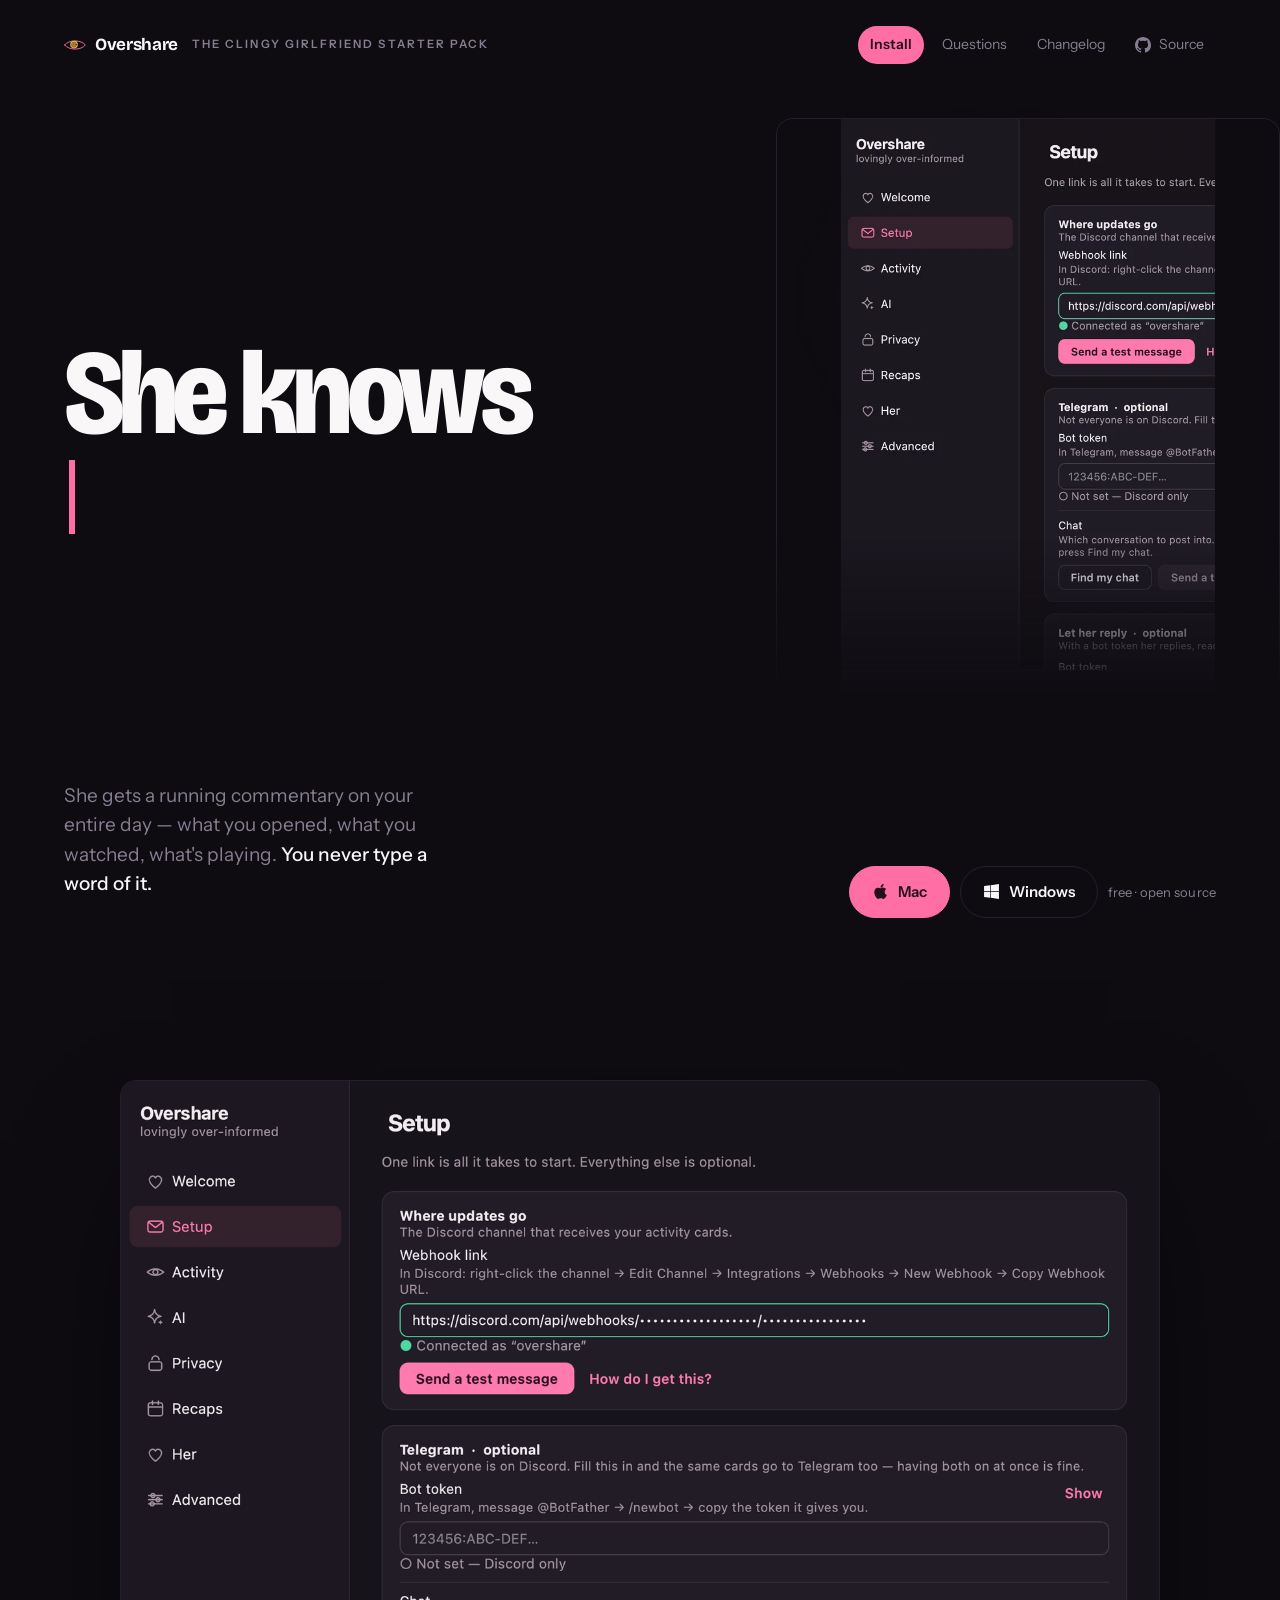
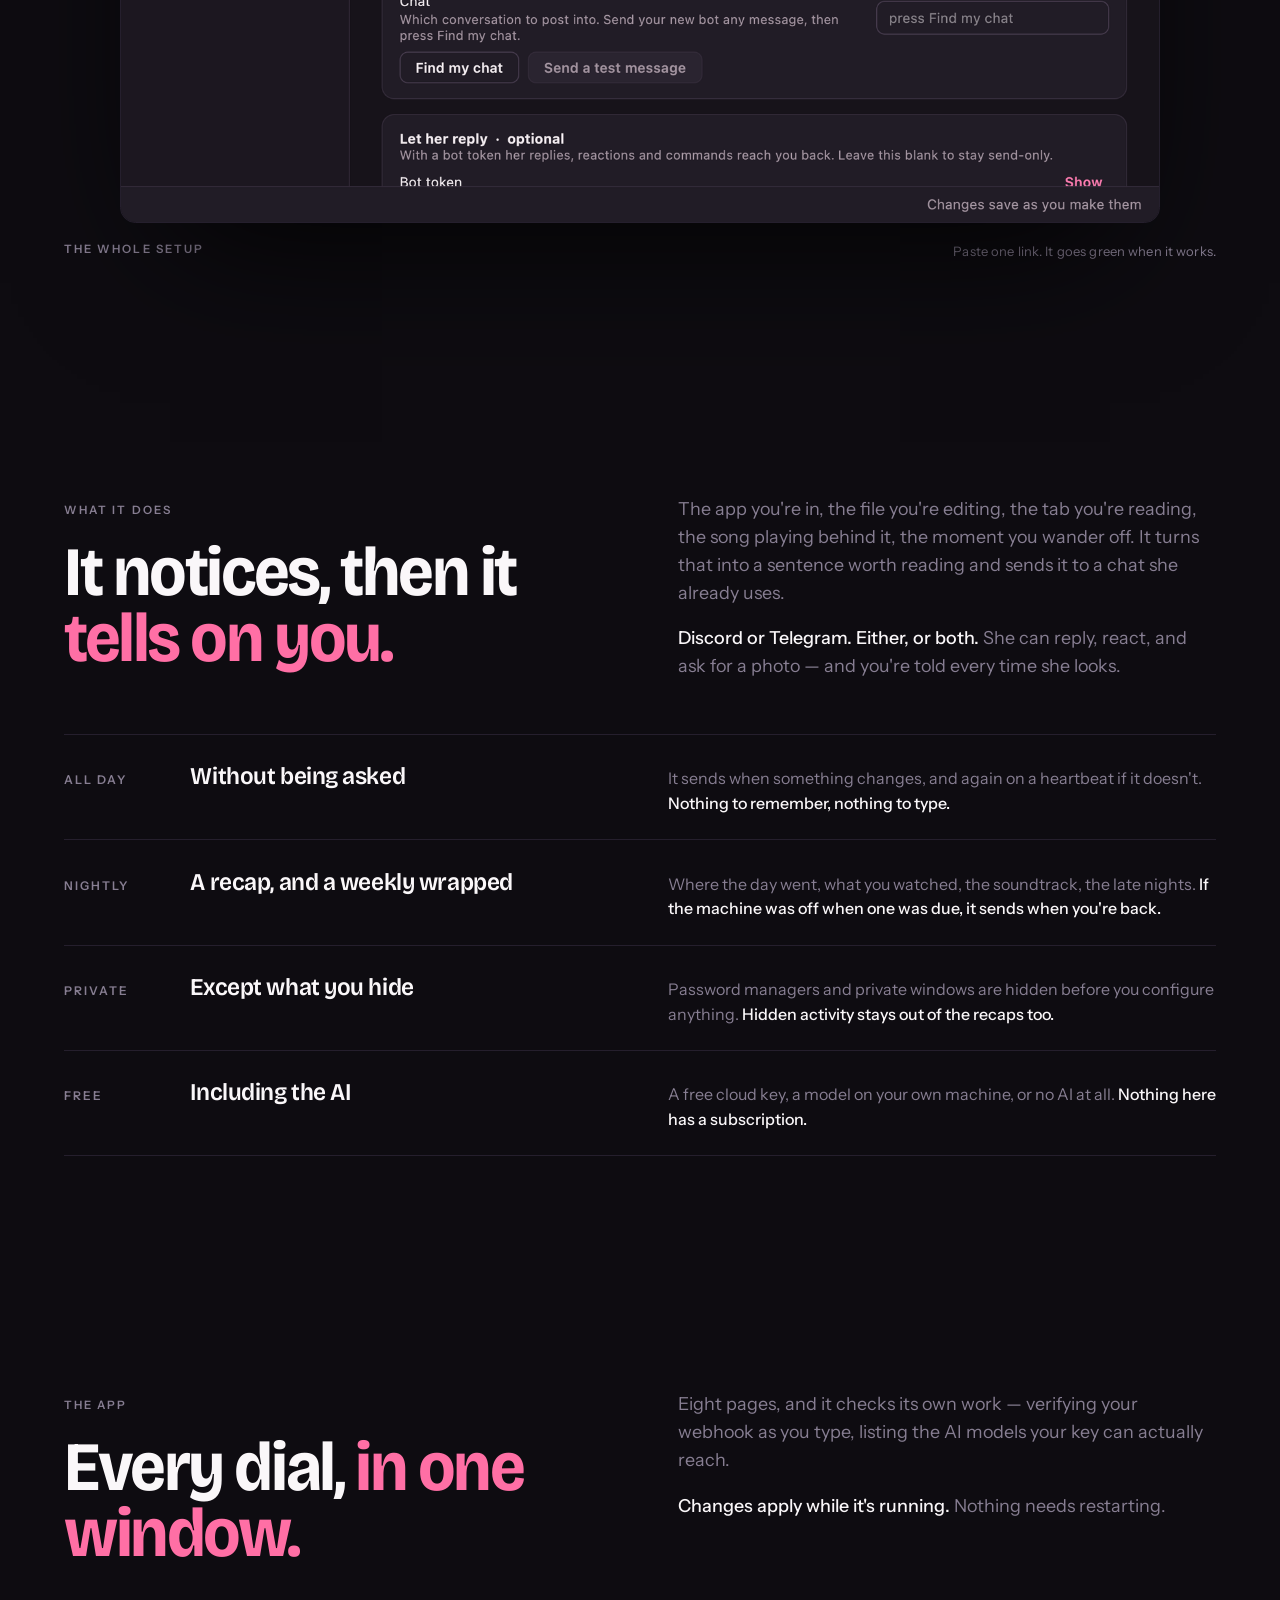
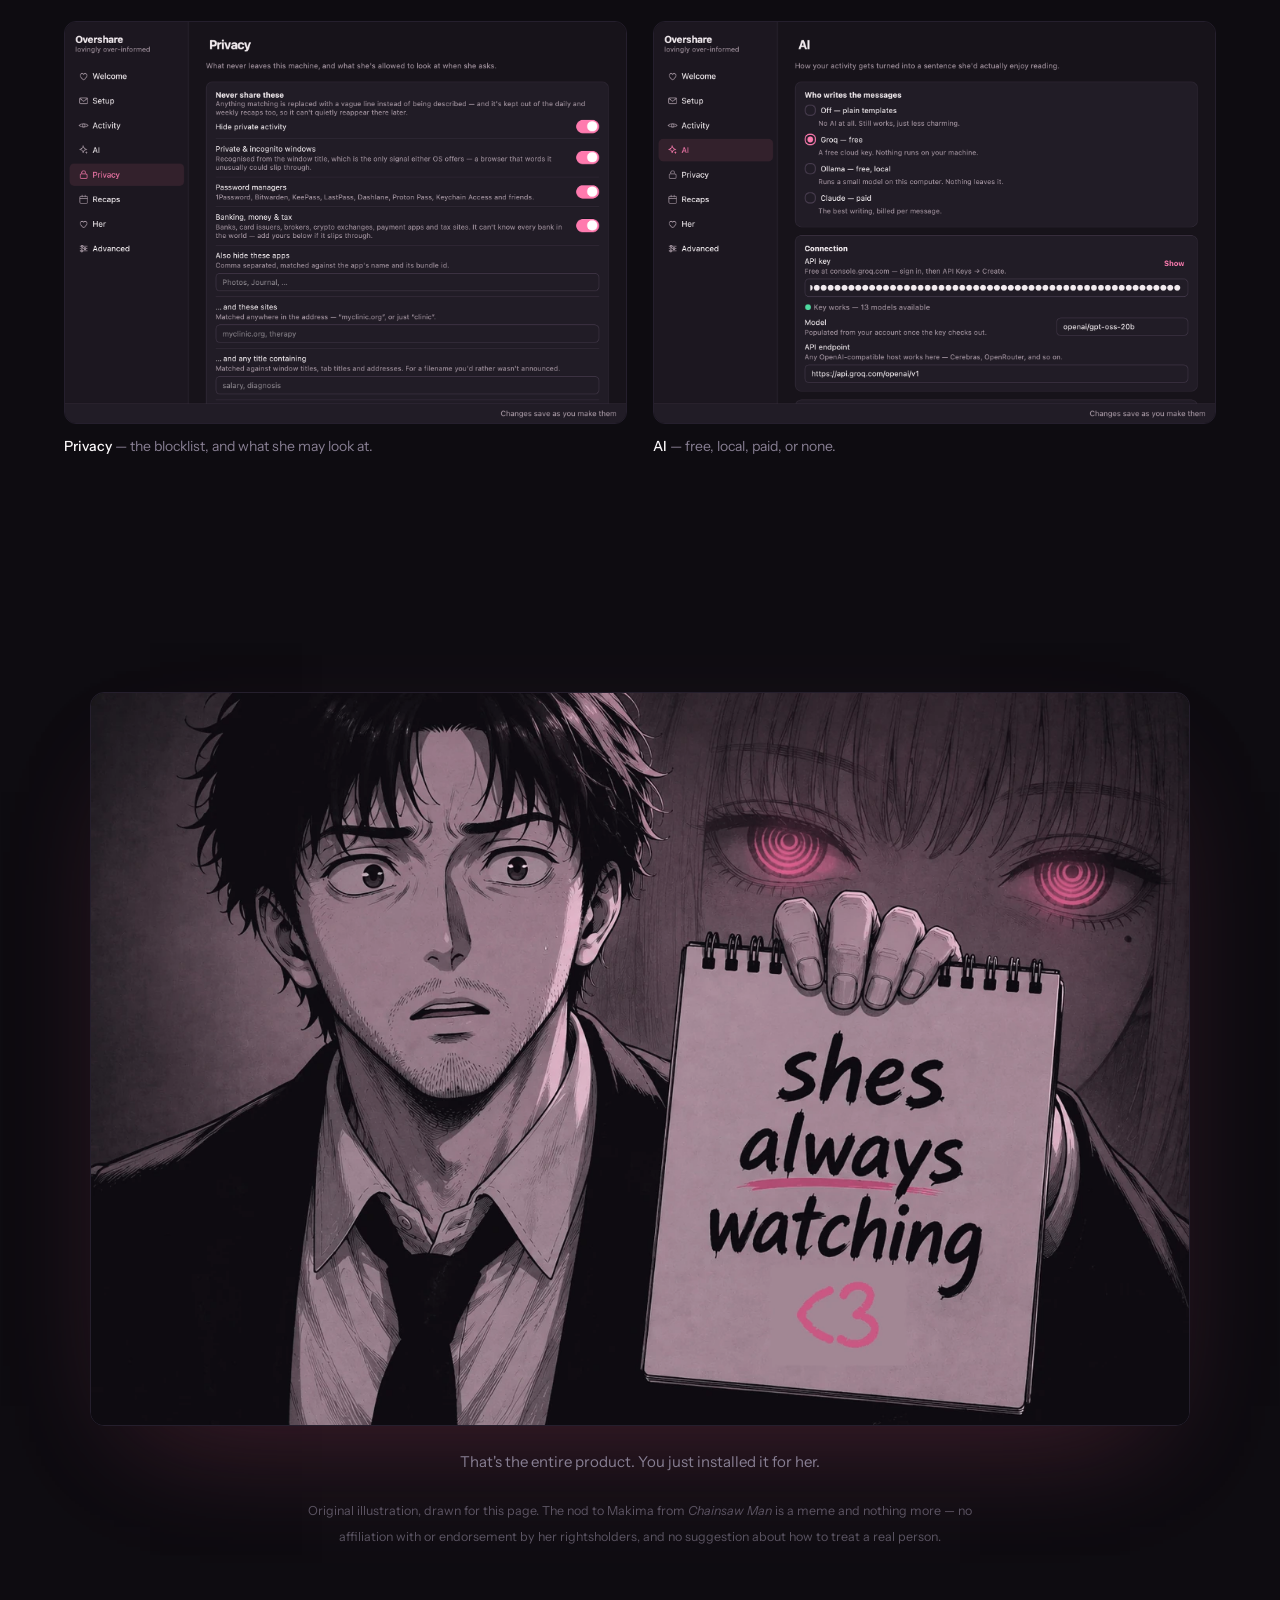
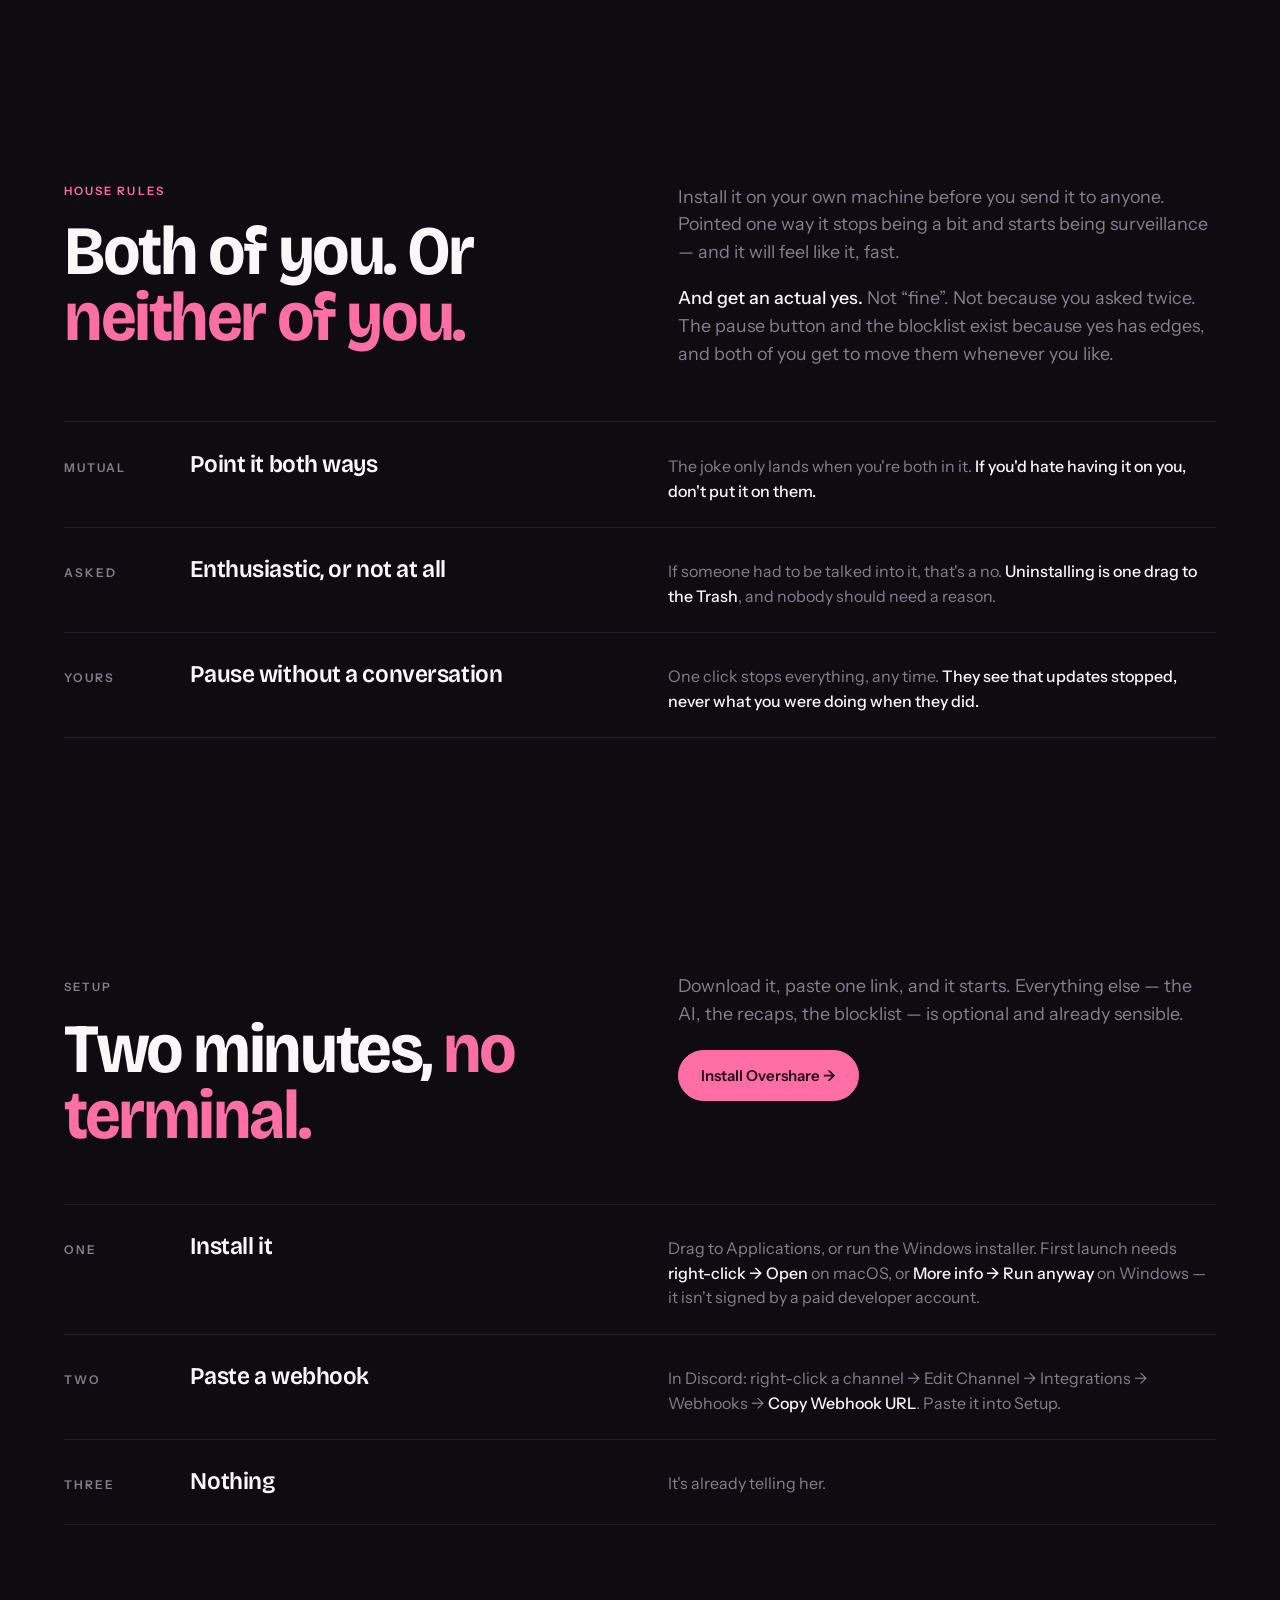
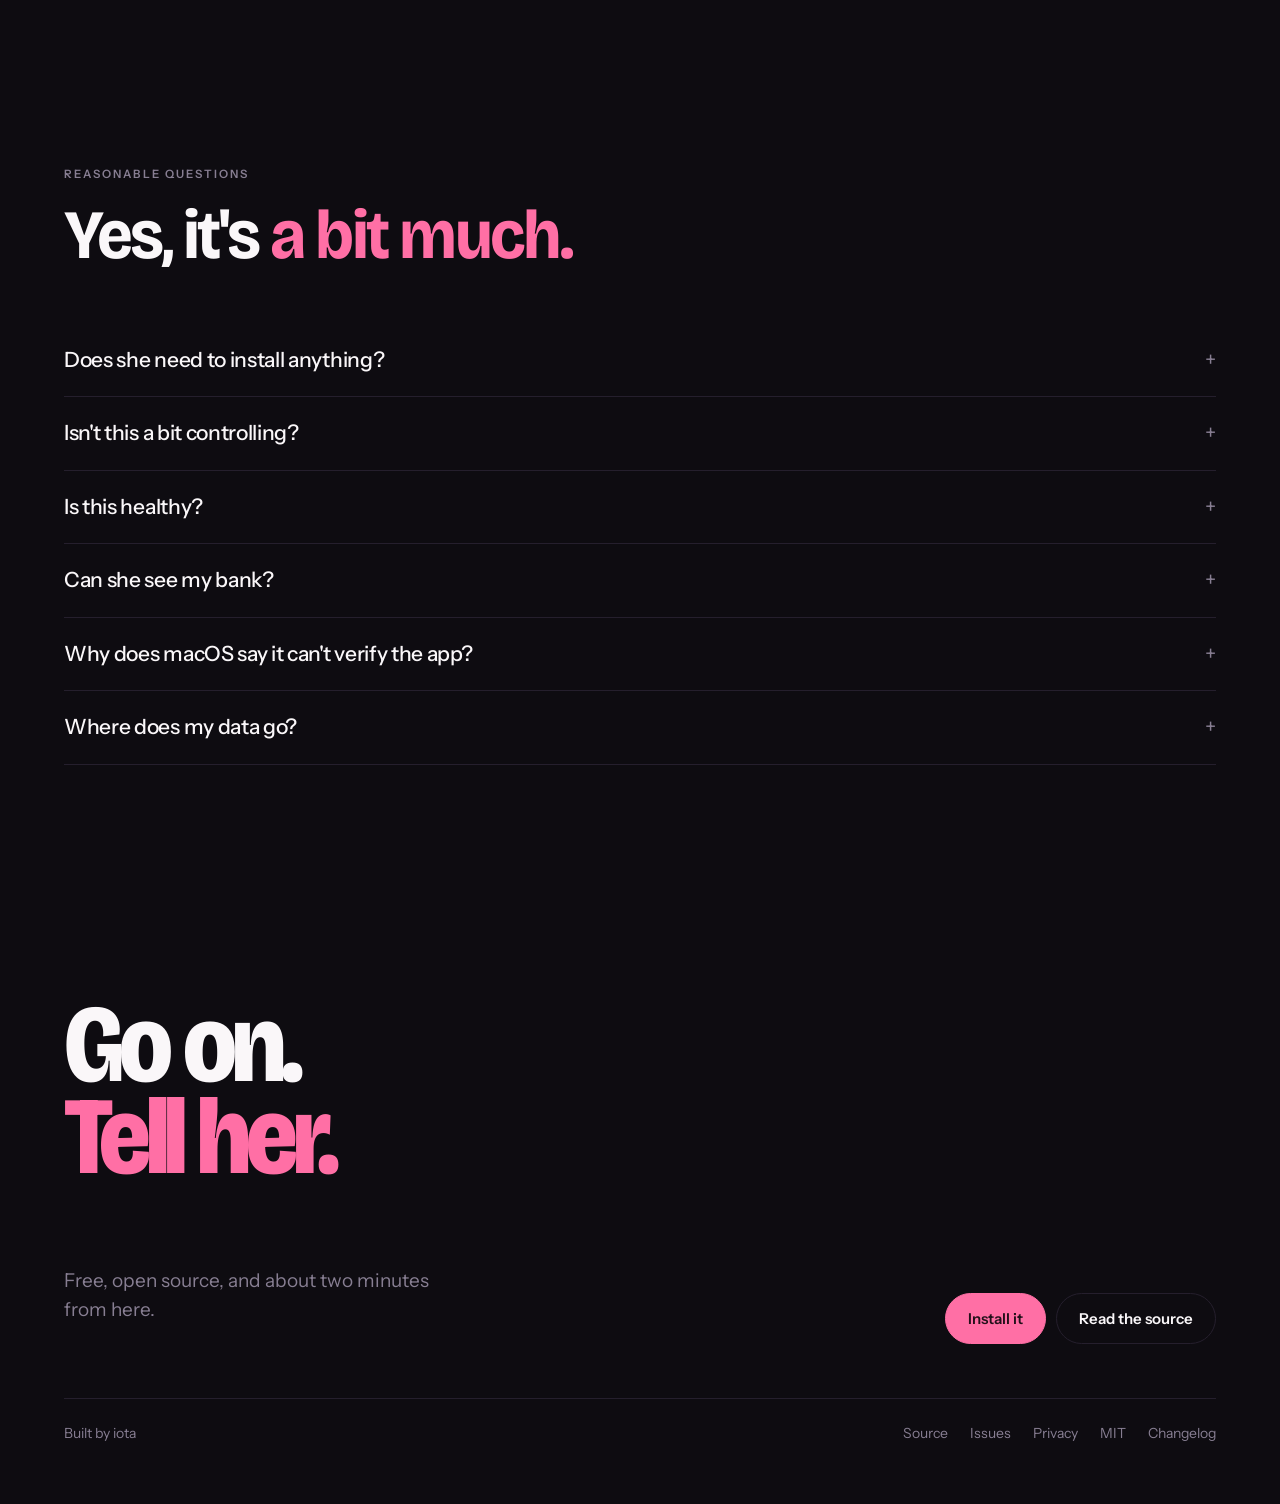
==== docs/index.html @ aa3bdcdf "The illustration is ours; only the character isn't The disclaimer said "the art nods at Makima" and " ====
<!DOCTYPE html>
<html lang="en">
<head>
<meta charset="utf-8">
<meta name="viewport" content="width=device-width, initial-scale=1">
<title>Overshare — she knows everything</title>
<meta name="description" content="A menu-bar app that tells your partner what you're doing on your computer, all day, without you typing a word. Free and open source, for macOS and Windows.">

<meta property="og:title" content="Overshare">
<meta property="og:description" content="She knows everything. You didn't type a word of it.">
<meta property="og:type" content="website">
<meta property="og:image" content="https://iota-x.github.io/overshare/screenshots/settings-setup.png">
<meta name="twitter:card" content="summary_large_image">
<link rel="icon" href="data:image/svg+xml,<svg xmlns='http://www.w3.org/2000/svg' viewBox='0 0 100 100'><text y='.9em' font-size='90'>💌</text></svg>">

<link rel="preconnect" href="https://fonts.googleapis.com">
<link rel="preconnect" href="https://fonts.gstatic.com" crossorigin>
<link href="https://fonts.googleapis.com/css2?family=Bricolage+Grotesque:opsz,wdth,wght@12..96,75..100,400..800&family=Instrument+Sans:ital,wght@0,400..600;1,400&display=swap" rel="stylesheet">

<link rel="stylesheet" href="style.css">
</head>
<body>

<div class="frame">

  <!-- ------------------------------------------------------------------ -->
  <header class="hero" id="top">
    <div class="hero-top">
      <span class="mark">
<svg class="eye" viewBox="0 0 64 40" aria-hidden="true"><g class="shutter"><path class="lid" d="M2 20 C14 4 50 4 62 20 C50 36 14 36 2 20 Z"/><g class="look"><circle class="globe" cx="32" cy="20" r="11"/><circle class="ring" cx="32" cy="20" r="7.5"/><circle class="ring" cx="32" cy="20" r="4.5"/><circle class="pupil" cx="32" cy="20" r="2.4"/></g></g></svg>Overshare</span>
      <span class="label">the clingy girlfriend starter pack</span>
      <nav class="top-nav">
        <a class="cta" href="install.html">Install</a>
        <a href="#questions">Questions</a>
        <a href="https://github.com/iota-x/overshare/releases" id="cl-link-top">Changelog</a>
        <a href="https://github.com/iota-x/overshare" aria-label="Source on GitHub">
          <svg viewBox="0 0 16 16" aria-hidden="true"><path d="M8 0C3.58 0 0 3.58 0 8c0 3.54 2.29 6.53 5.47 7.59.4.07.55-.17.55-.38 0-.19-.01-.82-.01-1.49-2.01.37-2.53-.49-2.69-.94-.09-.23-.48-.94-.82-1.13-.28-.15-.68-.52-.01-.53.63-.01 1.08.58 1.23.82.72 1.21 1.87.87 2.33.66.07-.52.28-.87.51-1.07-1.78-.2-3.64-.89-3.64-3.95 0-.87.31-1.59.82-2.15-.08-.2-.36-1.02.08-2.12 0 0 .67-.21 2.2.82.64-.18 1.32-.27 2-.27s1.36.09 2 .27c1.53-1.04 2.2-.82 2.2-.82.44 1.1.16 1.92.08 2.12.51.56.82 1.27.82 2.15 0 3.07-1.87 3.75-3.65 3.95.29.25.54.73.54 1.48 0 1.07-.01 1.93-.01 2.2 0 .21.15.46.55.38A8.01 8.01 0 0 0 16 8c0-4.42-3.58-8-8-8Z"/></svg>
          <span>Source</span></a>
      </nav>
    </div>

    <div class="hero-body">
      <!-- The second line types itself through the list in `data-words`. The
           heading carries its own label so a screen reader gets one settled
           sentence instead of every keystroke. -->
      <h1 class="statement" aria-label="She knows everything.">
        <span aria-hidden="true">She knows</span>
        <span class="hit" aria-hidden="true"
              data-words="everything.|it's 3am.|you closed it.|you paused it."
              ><span class="typed">everything.</span><span class="caret"></span></span>
      </h1>
      <div class="hero-art" id="tour">
        <div class="frames">
          <img class="frame" src="screenshots/app/0-welcome.webp" alt="Welcome page" loading="eager">
          <img class="frame on" src="screenshots/app/1-setup.webp" alt="Setup page" loading="eager">
          <img class="frame" src="screenshots/app/2-activity.webp" alt="Activity page" loading="lazy">
          <img class="frame" src="screenshots/app/3-ai.webp" alt="AI page" loading="lazy">
          <img class="frame" src="screenshots/app/4-privacy.webp" alt="Privacy page" loading="lazy">
          <img class="frame" src="screenshots/app/5-recaps.webp" alt="Recaps page" loading="lazy">
          <img class="frame" src="screenshots/app/6-her.webp" alt="Her page" loading="lazy">
          <img class="frame" src="screenshots/app/7-advanced.webp" alt="Advanced page" loading="lazy">
        </div>
        <!-- The sidebar in the picture is real: these sit exactly over its rows. -->
        <div class="spots">
          <button data-i="0" aria-label="Show the Welcome page"></button>
          <button data-i="1" aria-label="Show the Setup page"></button>
          <button data-i="2" aria-label="Show the Activity page"></button>
          <button data-i="3" aria-label="Show the AI page"></button>
          <button data-i="4" aria-label="Show the Privacy page"></button>
          <button data-i="5" aria-label="Show the Recaps page"></button>
          <button data-i="6" aria-label="Show the Her page"></button>
          <button data-i="7" aria-label="Show the Advanced page"></button>
        </div>
      </div>
    </div>

    <div class="foot-hero">
      <p class="claim up">She gets a running commentary on your entire day — what you opened, what
         you watched, what's playing. <b>You never type a word of it.</b></p>
      <div>
        <div class="grab up">
          <a class="dl on" id="dl-mac" href="https://github.com/iota-x/overshare/releases/latest/download/Overshare-macOS.dmg">
            <svg viewBox="0 0 384 512" aria-hidden="true"><path d="M318.7 268.7c-.2-36.7 16.4-64.4 50-84.8-18.8-26.9-47.2-41.7-84.7-44.6-35.5-2.8-74.3 20.7-88.5 20.7-15 0-49.4-19.7-76.4-19.7C63.3 141.2 4 184.8 4 273.5q0 39.3 14.4 81.2c12.8 36.7 59 126.7 107.2 125.2 25.2-.6 43-17.9 75.8-17.9 31.8 0 48.3 17.9 76.4 17.9 48.6-.7 90.4-82.5 102.6-119.3-65.2-30.7-61.7-90-61.7-91.9zm-56.6-164.2c27.3-32.4 24.8-61.9 24-72.5-24.1 1.4-52 16.4-67.9 34.9-17.5 19.8-27.8 44.3-25.6 71.9 26.1 2 49.9-11.4 69.5-34.3z"/></svg>
            <span>Mac</span></a>
          <a class="dl" id="dl-win" href="https://github.com/iota-x/overshare/releases/latest/download/Overshare-Windows.exe">
            <svg viewBox="0 0 448 512" aria-hidden="true"><path d="M0 93.7l183.6-25.3v177.4H0V93.7zm0 324.6l183.6 25.3V268.4H0v149.9zm203.8 28L448 480V268.4H203.8v177.9zm0-380.6v180.1H448V32L203.8 65.7z"/></svg>
            <span>Windows</span></a>
          <span class="meta" id="meta">free · open source</span>
        </div>
      </div>
    </div>
  </header>

  <!-- ------------------------------------------------------------------ -->
  <section class="stage">
    <div class="shot up">
      <img src="screenshots/settings-setup.png"
           alt="Overshare's settings window on the Setup page: a Discord webhook field showing a green Connected check, with an optional Telegram section below.">
    </div>
    <div class="cap up">
      <span class="label">The whole setup</span>
      <span class="meta">Paste one link. It goes green when it works.</span>
    </div>
  </section>

  <!-- ------------------------------------------------------------------ -->
  <section class="beat">
    <div class="split">
      <div class="lines up">
        <span class="label">What it does</span>
        <h2>It notices, then it <em>tells on you.</em></h2>
      </div>
      <div class="say up">
        <p>The app you're in, the file you're editing, the tab you're reading, the
           song playing behind it, the moment you wander off. It turns that into a
           sentence worth reading and sends it to a chat she already uses.</p>
        <p><b>Discord or Telegram. Either, or both.</b> She can reply, react, and ask
           for a photo — and you're told every time she looks.</p>
      </div>
    </div>

    <div class="rows">
      <div class="row up">
        <span class="k">All day</span>
        <h3>Without being asked</h3>
        <p>It sends when something changes, and again on a heartbeat if it doesn't.
           <b>Nothing to remember, nothing to type.</b></p>
      </div>
      <div class="row up">
        <span class="k">Nightly</span>
        <h3>A recap, and a weekly wrapped</h3>
        <p>Where the day went, what you watched, the soundtrack, the late nights.
           <b>If the machine was off when one was due, it sends when you're back.</b></p>
      </div>
      <div class="row up">
        <span class="k">Private</span>
        <h3>Except what you hide</h3>
        <p>Password managers and private windows are hidden before you configure
           anything. <b>Hidden activity stays out of the recaps too.</b></p>
      </div>
      <div class="row up">
        <span class="k">Free</span>
        <h3>Including the AI</h3>
        <p>A free cloud key, a model on your own machine, or no AI at all.
           <b>Nothing here has a subscription.</b></p>
      </div>
    </div>
  </section>

  <!-- ------------------------------------------------------------------ -->
  <section class="beat">
    <div class="split">
      <div class="lines up">
        <span class="label">The app</span>
        <h2>Every dial, <em>in one window.</em></h2>
      </div>
      <div class="say up">
        <p>Eight pages, and it checks its own work — verifying your webhook as you
           type, listing the AI models your key can actually reach.</p>
        <p><b>Changes apply while it's running.</b> Nothing needs restarting.</p>
      </div>
    </div>

    <div class="pair">
      <figure class="up">
        <img src="screenshots/settings-privacy-dark.png"
             alt="The Privacy page: a blocklist for apps, sites and words, above switches for the camera and screen.">
        <figcaption><b>Privacy</b> — the blocklist, and what she may look at.</figcaption>
      </figure>
      <figure class="up">
        <img src="screenshots/settings-ai-dark.png"
             alt="The AI page: provider options for templates, Groq, Ollama and Claude, with a verified key.">
        <figcaption><b>AI</b> — free, local, paid, or none.</figcaption>
      </figure>
    </div>
  </section>

  <!-- ------------------------------------------------------------------ -->
  <section class="watcher up">
    <img class="art" src="screenshots/watching.webp"
         alt="A man in a suit holding up a notepad that reads “shes always watching”, with a woman's ringed eyes watching from the shadows behind him.">
    <p><small>That's the entire product. You just installed it for her.</small></p>
    <p class="fineprint"><small>Original illustration, drawn for this page. The
      nod to Makima from <i>Chainsaw Man</i> is a meme and nothing more — no
      affiliation with or endorsement by her rightsholders, and no suggestion
      about how to treat a real person.</small></p>
  </section>

  <!-- ------------------------------------------------------------------ -->
  <section class="beat" id="rules">
    <div class="split">
      <div class="lines up">
        <span class="kicker">House rules</span>
        <h2>Both of you. Or <em>neither of you.</em></h2>
      </div>
      <div class="say up">
        <p>Install it on your own machine before you send it to anyone. Pointed
           one way it stops being a bit and starts being surveillance — and it
           will feel like it, fast.</p>
        <p><b>And get an actual yes.</b> Not “fine”. Not because you asked twice.
           The pause button and the blocklist exist because yes has edges, and
           both of you get to move them whenever you like.</p>
      </div>
    </div>

    <div class="rows">
      <div class="row up">
        <span class="k">Mutual</span>
        <h3>Point it both ways</h3>
        <p>The joke only lands when you're both in it. <b>If you'd hate having it
           on you, don't put it on them.</b></p>
      </div>
      <div class="row up">
        <span class="k">Asked</span>
        <h3>Enthusiastic, or not at all</h3>
        <p>If someone had to be talked into it, that's a no. <b>Uninstalling is
           one drag to the Trash</b>, and nobody should need a reason.</p>
      </div>
      <div class="row up">
        <span class="k">Yours</span>
        <h3>Pause without a conversation</h3>
        <p>One click stops everything, any time. <b>They see that updates
           stopped, never what you were doing when they did.</b></p>
      </div>
    </div>
  </section>

  <!-- ------------------------------------------------------------------ -->
  <section class="beat">
    <div class="split">
      <div class="lines up">
        <span class="label">Setup</span>
        <h2>Two minutes, <em>no terminal.</em></h2>
      </div>
      <div class="say up">
        <p>Download it, paste one link, and it starts. Everything else — the AI, the
           recaps, the blocklist — is optional and already sensible.</p>
        <p style="margin-top:22px"><a class="dl on" href="install.html"
           style="text-decoration:none">Install Overshare →</a></p>
      </div>
    </div>

    <div class="rows">
      <div class="row up">
        <span class="k">One</span>
        <h3>Install it</h3>
        <p>Drag to Applications, or run the Windows installer. First launch needs
           <b>right-click → Open</b> on macOS, or <b>More info → Run anyway</b> on
           Windows — it isn't signed by a paid developer account.</p>
      </div>
      <div class="row up">
        <span class="k">Two</span>
        <h3>Paste a webhook</h3>
        <p>In Discord: right-click a channel → Edit Channel → Integrations →
           Webhooks → <b>Copy Webhook URL</b>. Paste it into Setup.</p>
      </div>
      <div class="row up">
        <span class="k">Three</span>
        <h3>Nothing</h3>
        <p>It's already telling her.</p>
      </div>
    </div>
  </section>

  <!-- ------------------------------------------------------------------ -->
  <section class="beat" id="questions">
    <div class="lines up" style="max-width:none">
      <span class="label">Reasonable questions</span>
      <h2 style="max-width:14ch">Yes, it's <em>a bit much.</em></h2>
    </div>
    <div class="rows up" style="border-top:none">
      <details><summary>Does she need to install anything?</summary>
        <p class="ans">No — just Discord or Telegram, which she almost certainly already
        has. Everything runs on your computer.</p></details>
      <details><summary>Isn't this a bit controlling?</summary>
        <p class="ans">It is, if it only points one way and nobody properly agreed.
        Put it on your own machine too, ask properly, and never argue with the pause
        button — that's the whole difference between a bit and a problem. See the
        <a href="#rules">house rules</a>.</p></details>
      <details><summary>Is this healthy?</summary>
        <p class="ans">It started because someone said “you never tell me anything”, and
        it's meant for two people who both find it funny. There's a pause button and a
        blocklist for the moments you don't.</p></details>
      <details><summary>Can she see my bank?</summary>
        <p class="ans">Not by default. Password managers and private windows are hidden
        out of the box, and you can add any app, site or word to the blocklist. Hidden
        activity is kept out of the recaps too.</p></details>
      <details><summary>Why does macOS say it can't verify the app?</summary>
        <p class="ans">Because it isn't signed by a paid Apple developer account, which
        costs $99 a year. Right-click the app and choose <b>Open</b> once, and macOS
        remembers.</p></details>
      <details><summary>Where does my data go?</summary>
        <p class="ans">To the chat you chose, and nowhere else. There's no account and no
        server of ours in the middle — settings and history live in one folder on your
        machine. It's <a href="https://github.com/iota-x/overshare">all open source</a>
        if you'd rather read it than believe it.</p></details>
    </div>
  </section>

  <!-- ------------------------------------------------------------------ -->
  <section class="close">
    <h1 class="statement"><span>Go on.</span><span class="hit">Tell her.</span></h1>
    <div class="foot-hero">
      <p class="claim up">Free, open source, and about two minutes from here.</p>
      <div class="grab up">
        <a class="dl on" href="install.html">Install it</a>
        <a class="dl" href="https://github.com/iota-x/overshare">Read the source</a>
      </div>
    </div>
  </section>

  <footer>
    <span>Built by <a href="https://github.com/iota-x">iota</a></span>
    <nav>
      <a href="https://github.com/iota-x/overshare">Source</a>
      <a href="https://github.com/iota-x/overshare/issues">Issues</a>
      <a href="#questions">Privacy</a>
      <a href="https://github.com/iota-x/overshare/blob/main/LICENSE">MIT</a>
      <a href="https://github.com/iota-x/overshare/releases" id="cl-link">Changelog</a>
    </nav>
  </footer>
</div>

<div id="lightbox" role="dialog" aria-modal="true" aria-label="Enlarged screenshot">
  <button class="x" aria-label="Close">&times;</button><img alt="">
</div>

<div id="changelog" role="dialog" aria-modal="true" aria-labelledby="clt">
  <div class="cl">
    <div class="cl-top">
      <h3 id="clt">What's new</h3>
      <a class="dl" href="https://github.com/iota-x/overshare/releases" target="_blank" rel="noopener">On GitHub</a>
      <button class="cl-x" aria-label="Close">&times;</button>
    </div>
    <div class="cl-body"><p class="empty">Loading releases…</p></div>
  </div>
</div>

<script>
  // The headline resolves once, on load. Everything after it just fades in as
  // you reach it — on a page this quiet, more motion would be noise.
  addEventListener('load', function () { document.body.classList.add('lit'); });
  requestAnimationFrame(function () { document.body.classList.add('lit'); });

  // The second line of the headline retypes itself. It starts on the word the
  // markup already contains, so the sentence is complete before this runs and
  // stays complete if the script never does.
  (function () {
    var hit = document.querySelector('.statement .hit[data-words]');
    if (!hit || matchMedia('(prefers-reduced-motion: reduce)').matches) return;
    var out = hit.querySelector('.typed');
    var words = hit.dataset.words.split('|');
    // The first word is already on screen and already whole, so the loop opens
    // mid-cycle: deleting. Starting it forwards would step straight past the
    // "finished" length and never turn around.
    var at = 0, cut = words[0].length, back = true;

    function tick() {
      var word = words[at];
      cut = Math.max(0, Math.min(word.length, cut + (back ? -1 : 1)));
      out.textContent = word.slice(0, cut);

      var wait = back ? 45 : 85;
      if (!back && cut === word.length) { back = true; wait = 2200; }   // hold it
      else if (back && cut === 0) {
        back = false;
        at = (at + 1) % words.length;
        wait = 420;                                    // a beat before the next
      }
      setTimeout(tick, wait);
    }
    setTimeout(tick, 2600);   // let the load reveal finish before it moves
  })();

  // The hero window walks its own pages, and the sidebar in the picture is
  // clickable. Auto-play stops the moment someone takes over.
  (function () {
    var tour = document.getElementById('tour');
    if (!tour) return;
    var frames = [].slice.call(tour.querySelectorAll('.frame'));
    var spots = [].slice.call(tour.querySelectorAll('.spots button'));
    var at = 1, timer = null;                      // opens on Setup
    var still = matchMedia('(prefers-reduced-motion: reduce)').matches;

    function show(i) {
      at = (i + frames.length) % frames.length;
      frames.forEach(function (f, n) { f.classList.toggle('on', n === at); });
    }
    function play() { if (!still && !timer) timer = setInterval(function () { show(at + 1); }, 2600); }
    function halt() { clearInterval(timer); timer = null; }

    // Hovering a row shows that page, rather than lighting a second row on top
    // of the one the screenshot already has lit.
    spots.forEach(function (b, i) {
      b.addEventListener('pointerenter', function () { halt(); show(i); });
      b.addEventListener('click', function () { halt(); show(i); });
      b.addEventListener('focus', function () { halt(); show(i); });
    });
    tour.addEventListener('pointerenter', halt);
    tour.addEventListener('pointerleave', play);

    // Only run it while it's actually on screen.
    if ('IntersectionObserver' in window) {
      new IntersectionObserver(function (es) {
        es[0].isIntersecting ? play() : halt();
      }, { threshold: .25 }).observe(tour);
    } else { play(); }
  })();

  // Every eye on the page follows the cursor. Cheap: one listener, and the
  // work happens on an animation frame rather than per mouse event.
  (function () {
    var eyes = [].slice.call(document.querySelectorAll('.eye .look'));
    if (!eyes.length || matchMedia('(prefers-reduced-motion: reduce)').matches) return;
    var x = 0, y = 0, queued = false;

    function aim() {
      queued = false;
      eyes.forEach(function (look) {
        var b = look.getBoundingClientRect();
        if (!b.width) return;                     // off-screen; skip the maths
        var dx = x - (b.left + b.width / 2);
        var dy = y - (b.top + b.height / 2);
        var d = Math.hypot(dx, dy) || 1;
        // Travel is capped, so the pupil strains toward you but stays in the eye.
        var reach = Math.min(d / 26, 5.5);
        look.setAttribute('transform',
          'translate(' + (dx / d * reach).toFixed(2) + ' ' + (dy / d * reach * .62).toFixed(2) + ')');
      });
    }
    addEventListener('pointermove', function (e) {
      x = e.clientX; y = e.clientY;
      if (!queued) { queued = true; requestAnimationFrame(aim); }
    }, { passive: true });
    addEventListener('scroll', function () {
      if (!queued) { queued = true; requestAnimationFrame(aim); }
    }, { passive: true });
  })();

  (function () {
    var items = document.querySelectorAll('.up');
    if (!('IntersectionObserver' in window)) {
      items.forEach(function (e) { e.classList.add('in'); }); return;
    }
    var io = new IntersectionObserver(function (es) {
      es.forEach(function (e) {
        if (!e.isIntersecting) return;
        e.target.classList.add('in');
        io.unobserve(e.target);
      });
    }, { rootMargin: '0px 0px -6% 0px', threshold: .05 });
    items.forEach(function (e) { io.observe(e); });
  })();

  // Download links resolve to the newest release, so tagging a version updates
  // the page without anyone editing it.
  (function () {
    var mac = document.getElementById('dl-mac'), win = document.getElementById('dl-win');
    var meta = document.getElementById('meta');
    if (/Windows/i.test(navigator.userAgent)) { win.classList.add('on'); mac.classList.remove('on'); }
    fetch('https://api.github.com/repos/iota-x/overshare/releases/latest')
      .then(function (r) { return r.ok ? r.json() : Promise.reject(r.status); })
      .then(function (rel) {
        (rel.assets || []).forEach(function (a) {
          // hrefs are already permanent; the API only supplies the labels.
          if (/^Overshare-\d.*\.dmg$/i.test(a.name)) got.mac = mb(a.size);
          if (/^Overshare-Setup-\d.*\.exe$/i.test(a.name)) got.win = mb(a.size);
        });
        if (rel.tag_name) meta.textContent = rel.tag_name + ' · free · open source';
      }).catch(function () {});
  })();

  // Screenshots open full size — they carry detail that dies at page scale.
  (function () {
    var box = document.getElementById('lightbox'), img = box.querySelector('img');
    function shut() { box.classList.remove('open'); document.body.style.overflow = '';
                      img.removeAttribute('src'); }
    document.querySelectorAll('.shot img, .pair img').forEach(function (t) {
      t.addEventListener('click', function () {
        img.src = t.currentSrc || t.src; img.alt = t.alt;
        box.classList.add('open'); document.body.style.overflow = 'hidden';
        box.querySelector('.x').focus();
      });
    });
    box.addEventListener('click', shut);
    document.addEventListener('keydown', function (e) {
      if (e.key === 'Escape' && box.classList.contains('open')) shut();
    });
  })();

  // The changelog renders GitHub's releases here, so "what changed" doesn't
  // mean leaving for a repo page.
  (function () {
    var panel = document.getElementById('changelog'), body = panel.querySelector('.cl-body');
    var link = document.getElementById('cl-link'), loaded = false;

    // Our own text, but still escaped before any formatting is applied — never
    // build HTML straight out of fetched content.
    function esc(s) { return s.replace(/[&<>"']/g, function (c) {
      return { '&':'&amp;','<':'&lt;','>':'&gt;','"':'&quot;',"'":'&#39;' }[c]; }); }
    function inline(s) {
      return esc(s).replace(/`([^`]+)`/g, '<code>$1</code>')
        .replace(/\*\*([^*]+)\*\*/g, '<b>$1</b>')
        .replace(/\[([^\]]+)\]\((https?:\/\/[^)\s]+)\)/g, '<a href="$2" target="_blank" rel="noopener">$1</a>')
        .replace(/(^|[\s(])((?:https?:\/\/)[^\s<)]+)/g, '$1<a href="$2" target="_blank" rel="noopener">$2</a>');
    }
    function md(src) {
      var out = [], list = null, para = [];
      function fl() { if (list) { out.push('<ul>' + list.join('') + '</ul>'); list = null; } }
      function fp() { // consecutive lines are one paragraph, as markdown says
        if (para.length) { out.push('<p>' + inline(para.join(' ')) + '</p>'); para = []; } }
      (src || '').split('\n').forEach(function (raw) {
        var line = raw.replace(/\s+$/, '');
        var b = line.match(/^\s*[-*]\s+(.*)$/);
        if (b) { fp(); list = list || []; list.push('<li>' + inline(b[1]) + '</li>'); return; }
        var h = line.match(/^(#{1,6})\s+(.*)$/);
        if (h) { fp(); fl(); out.push('<h3>' + inline(h[2]) + '</h3>'); return; }
        if (!line.trim()) { fp(); fl(); return; }
        fl(); para.push(line.trim());
      });
      fp(); fl(); return out.join('');
    }
    function load() {
      if (loaded) return; loaded = true;
      fetch('https://api.github.com/repos/iota-x/overshare/releases?per_page=10')
        .then(function (r) { return r.ok ? r.json() : Promise.reject(r.status); })
        .then(function (list) {
          list = list.filter(function (r) { return !r.draft; });
          if (!list.length) { body.innerHTML = '<p class="empty">No releases yet.</p>'; return; }
          body.innerHTML = list.map(function (r, i) {
            var when = r.published_at ? new Date(r.published_at).toLocaleDateString(undefined,
              { year: 'numeric', month: 'long', day: 'numeric' }) : '';
            return '<div class="rel"><div class="rel-h"><b>' + esc(r.tag_name || '') + '</b>' +
              (i === 0 ? '<span class="now">NOW</span>' : '') +
              (when ? '<time>' + esc(when) + '</time>' : '') +
              '</div><div class="md">' + md(r.body) + '</div></div>';
          }).join('');
        })
        .catch(function () { loaded = false;
          body.innerHTML = '<p class="empty">Couldn\'t reach GitHub — the button above has them all.</p>'; });
    }
    function open(e) { if (e) e.preventDefault();
      panel.classList.add('open'); document.body.style.overflow = 'hidden';
      panel.querySelector('.cl-x').focus(); load(); }
    function shut() { panel.classList.remove('open'); document.body.style.overflow = ''; }
    [link, document.getElementById('cl-link-top')].forEach(function (a) {
      if (a) a.addEventListener('click', open);
    });
    panel.querySelector('.cl-x').addEventListener('click', shut);
    panel.addEventListener('click', shut);
    panel.querySelector('.cl').addEventListener('click', function (e) { e.stopPropagation(); });
    document.addEventListener('keydown', function (e) {
      if (e.key === 'Escape' && panel.classList.contains('open')) shut();
    });
  })();
</script>

</body>
</html>
---- docs/style.css ----
/* ------------------------------------------------------------------------
     Minimal, so everything rests on the type. One statement, one enormous
     product shot, and as little else as the page can survive with. The accent
     appears three times on the whole page; that scarcity is the point.
     ------------------------------------------------------------------------ */
  :root {
    --ink:   #0E0C11;
    --raise: #16131B;   /* the only lifted surface */
    --edge:  #251F2D;
    --text:  #FAF7F9;
    --mute:  #877E92;
    --rose:  #FF6FA5;
    --iris:  #F2C14B;   /* the eye, and only the eye */

    --display: "Bricolage Grotesque", system-ui, sans-serif;
    --body:    "Instrument Sans", system-ui, -apple-system, sans-serif;

    --gut: clamp(24px, 5vw, 76px);   /* one gutter, everywhere */
    --beat: clamp(88px, 13vh, 160px);/* one vertical rhythm, everywhere */
  }

  * { box-sizing: border-box; }
  html { scroll-behavior: smooth; }
  body {
    margin: 0; background: var(--ink); color: var(--text);
    font-family: var(--body); font-size: 17px; line-height: 1.55;
    -webkit-font-smoothing: antialiased; overflow-x: hidden;
  }
  a { color: inherit; }
  ::selection { background: var(--rose); color: #23101A; }
  :focus-visible { outline: 2px solid var(--rose); outline-offset: 4px; }

  .frame { width: 100%; max-width: 1440px; margin-inline: auto; padding-inline: var(--gut); }

  /* Small letterspaced labels do the work a mono face would, without adding
     a third typeface to a page this quiet. */
  .kicker {
    display: block; font-size: 11.5px; font-weight: 600; letter-spacing: .18em;
    text-transform: uppercase; color: var(--rose); margin-bottom: 4px;
  }
  .label {
    font-size: 11.5px; font-weight: 600; letter-spacing: .18em;
    text-transform: uppercase; color: var(--mute);
  }

  /* --- The statement ------------------------------------------------------- */
  .hero { min-height: 100svh; display: flex; flex-direction: column; justify-content: space-between;
          padding-top: 26px; padding-bottom: clamp(28px, 5vh, 56px); }
  /* The art used to start flush against the top rule with nothing between them. */
  .hero-body { margin-top: clamp(28px, 6vh, 72px); }
  .hero-top { display: flex; align-items: center; gap: 14px; }
  .mark { font-family: var(--display); font-weight: 700; font-size: 17px;
          letter-spacing: -.02em; display: inline-flex; align-items: center; gap: 9px; }
  .mark svg { width: 21px; height: 21px; fill: none; stroke: var(--rose);
              stroke-width: 1.7; stroke-linecap: round; stroke-linejoin: round; }

  /* The right of the top rule was empty, and on a page this bare an empty
     corner reads as unfinished rather than as restraint. */
  .top-nav { margin-left: auto; display: flex; align-items: center; gap: 6px; }
  .top-nav a {
    display: inline-flex; align-items: center; gap: 8px; text-decoration: none;
    color: var(--mute); font-size: 14px; padding: 8px 12px; border-radius: 999px;
    transition: color .2s, background .2s;
  }
  .top-nav a:hover { color: var(--text); background: var(--raise); }
  /* The one filled thing in the nav — it's the only action the page wants. */
  .top-nav a.cta { background: var(--rose); color: #23101A; font-weight: 600; }
  .top-nav a.cta:hover { background: #FF87B6; color: #23101A; }
  .top-nav svg { width: 16px; height: 16px; fill: currentColor; }
  @media (max-width: 700px) { .top-nav a span { display: none; } }

  /* Statement left, the app to its right — the empty half was the loudest
     thing on the page. */
  .hero-body { display: grid; grid-template-columns: minmax(0, 1fr); align-items: center; }
  @media (min-width: 1080px) {
    .hero-body { grid-template-columns: minmax(0, 1.2fr) minmax(0, .8fr); gap: clamp(24px, 4vw, 64px); }
    /* Sharing the row with the art costs the statement some width, so it comes
       down a size — "She knows" belongs on one line. */
    .hero .statement { font-size: clamp(58px, 9.4vw, 148px); }
  }
  .hero-art { position: relative; display: none; }
  @media (min-width: 1080px) { .hero-art { display: block; } }
  /* The eight pages crossfade in place; the frame never moves. */
  /* Run to the actual right edge of the screen. At 118% the window stopped
     short of it on a wide display, which read as a cropped picture rather than
     one continuing past the frame. The extra is the container's own gutter plus
     whatever centring margin the 1440 cap leaves over. */
  .hero-art .frames {
    position: relative; aspect-ratio: 880 / 1014;
    width: calc(100% + var(--gut) + max(0px, (100vw - 1440px) / 2));
    border: 1px solid var(--edge); border-radius: 16px; overflow: hidden;
    box-shadow: 0 70px 150px -60px rgba(0,0,0,1);
    mask-image: linear-gradient(180deg, #000 72%, transparent);
    -webkit-mask-image: linear-gradient(180deg, #000 72%, transparent);
  }
  .hero-art .frame {
    position: absolute; inset: 0; width: 100%; height: 100%;
    object-fit: cover; object-position: top left;
    /* Short on purpose: the eight shots share an identical sidebar, so a slow
       crossfade ghosts two highlighted rows at once. This reads as a click. */
    opacity: 0; transition: opacity .16s linear;
  }
  .hero-art .frame.on { opacity: 1; }

  /* Rows of the app's own sidebar, as percentages of the shot — the window is
     a fixed layout, so these stay aligned at every size. */
  /* Same width as the frames, so the hotspots stay over the drawn sidebar. */
  .hero-art .spots {
    position: absolute; inset: 0;
    width: calc(100% + var(--gut) + max(0px, (100vw - 1440px) / 2));
  }
  .hero-art .spots button {
    position: absolute; left: 2%; width: 33%; height: 6.14%;
    background: none; border: 0; padding: 0; cursor: pointer; border-radius: 8px;
  }
  .hero-art .spots button:nth-child(1) { top: 10.4%; }
  .hero-art .spots button:nth-child(2) { top: 16.6%; }
  .hero-art .spots button:nth-child(3) { top: 22.7%; }
  .hero-art .spots button:nth-child(4) { top: 28.9%; }
  .hero-art .spots button:nth-child(5) { top: 35.0%; }
  .hero-art .spots button:nth-child(6) { top: 41.1%; }
  .hero-art .spots button:nth-child(7) { top: 47.3%; }
  .hero-art .spots button:nth-child(8) { top: 53.4%; }
  /* A bloom behind the window, not around it. The old one reached 12% past
     each side, which against a dark screenshot read as a box the picture was
     failing to fill. Kept well inside the art and much softer. */
  .hero-art::after {
    content: ""; position: absolute; z-index: -1; pointer-events: none;
    left: 18%; right: 18%; top: 8%; height: 46%;
    background: radial-gradient(closest-side, rgba(255,111,165,.14), transparent);
    filter: blur(52px);
  }

  .statement {
    font-family: var(--display);
    font-variation-settings: "wdth" 88, "opsz" 96;
    font-weight: 800;
    font-size: clamp(58px, 14.2vw, 208px);
    line-height: .84; letter-spacing: -.045em;
    margin: clamp(40px, 8vh, 90px) 0 0; text-wrap: balance;
  }
  .statement > span { display: block; }
  .statement .hit { color: var(--rose); }

  /* The second line types itself: "She knows everything." → "she knows it's
     3am." and back. min-height holds the line open while it's mid-delete, so
     the art beside it doesn't jump every few seconds. */
  .statement .hit { min-height: .84em; }
  .statement .caret {
    display: inline-block; width: .055em; height: .62em; margin-left: .04em;
    background: currentColor; vertical-align: baseline;
    animation: blink 1.1s steps(1, end) infinite;
  }
  @keyframes blink { 0%, 55% { opacity: 1; } 56%, 100% { opacity: 0; } }
  /* Nothing types itself when motion is turned down — the first word just sits
     there, which is the sentence the page is actually making. */
  @media (prefers-reduced-motion: reduce) { .statement .caret { display: none; } }

  .foot-hero {
    display: flex; align-items: flex-end; justify-content: space-between;
    gap: 32px; flex-wrap: wrap; margin-top: clamp(36px, 7vh, 78px);
  }
  .claim { max-width: 30ch; color: var(--mute); font-size: clamp(16px, 1.5vw, 19px); }
  .claim b { color: var(--text); font-weight: 500; }

  .grab { display: flex; gap: 10px; flex-wrap: wrap; align-items: center; }
  .dl {
    display: inline-flex; align-items: center; gap: 9px; text-decoration: none;
    padding: 13px 22px; border-radius: 999px; font-size: 15px; font-weight: 600;
    border: 1px solid var(--edge); color: var(--text);
    transition: border-color .25s, background .25s, transform .25s;
  }
  .dl:hover { border-color: #4A4056; transform: translateY(-2px); }
  .dl.on { background: var(--rose); border-color: var(--rose); color: #23101A; }
  .dl.on:hover { background: #FF87B6; border-color: #FF87B6; }
  .dl svg { width: 17px; height: 17px; fill: currentColor; }
  .meta { color: var(--mute); font-size: 13px; letter-spacing: .01em; }

  /* --- The watcher --------------------------------------------------------
     An original ringed-iris eye, not anyone's character art. The pupil tracks
     the cursor for as long as you're on the page: the product watches you, so
     the page does too. */
  .eye { display: block; overflow: visible; }
  .eye .lid   { fill: none; stroke: currentColor; stroke-width: 2.6;
                stroke-linecap: round; stroke-linejoin: round; }
  .eye .globe { fill: var(--iris); stroke: none; }
  .eye .ring  { fill: none; stroke: #1A1206; stroke-width: 1.7; opacity: .8; }
  .eye .pupil { fill: #150F04; }
  .eye .look  { transition: transform .18s cubic-bezier(.22,.61,.36,1); }
  .eye .shutter {
    transform-origin: 50% 50%; transform-box: fill-box;
    animation: blink 7s ease-in-out infinite;
  }
  @keyframes blink {
    0%, 92%, 100% { transform: scaleY(1); }
    95%           { transform: scaleY(.06); }
  }

  .watcher {
    display: flex; flex-direction: column; align-items: center; gap: 22px;
    padding-block: var(--beat); text-align: center; color: var(--rose);
  }
  .watcher .art {
    display: block; width: 100%; max-width: 1100px; height: auto;
    border: 1px solid var(--edge); border-radius: 14px;
    box-shadow: 0 50px 120px -50px rgba(255,111,165,.28),
                0 40px 100px -60px rgba(0,0,0,.9);
  }
  /* The picture already says the line, so the caption stays a caption. */
  .watcher p { margin: 0; }
  .watcher small { color: var(--mute); font-size: 15px; }
  /* Says out loud what the picture is doing there. Quieter than the caption
     above it, because it's the legal note and not the joke. */
  .watcher .fineprint { max-width: 62ch; }
  .watcher .fineprint small { font-size: 12.5px; line-height: 1.55; opacity: .62; }

  .mark .eye { width: 22px; height: 22px; color: var(--rose); }

  @media (prefers-reduced-motion: reduce) {
    .eye .shutter { animation: none; }
    .eye .look { transition: none; }
  }

  /* --- The shot ------------------------------------------------------------ */
  .stage { padding-block: var(--beat); position: relative; }
  .stage::before {                        /* echoes the hero's glow, once */
    content: ""; position: absolute; z-index: 0;
    left: 50%; top: 16%; width: min(720px, 62vw); height: 300px;
    transform: translateX(-50%);
    background: radial-gradient(closest-side, rgba(255,111,165,.11), transparent);
    filter: blur(46px); pointer-events: none;
  }
  .shot { position: relative; z-index: 1; }
  /* Capped: full-bleed, this was the loudest thing on the page. */
  .shot { max-width: 1040px; margin-inline: auto; }
  .shot img {
    display: block; width: 100%; height: auto; cursor: zoom-in;
    border: 1px solid var(--edge); border-radius: clamp(10px, 1.2vw, 18px);
    box-shadow: 0 60px 140px -50px rgba(0,0,0,.95);
  }
  .cap { display: flex; justify-content: space-between; gap: 20px;
         margin-top: 18px; flex-wrap: wrap; }

  /* --- Prose beats: a few lines, set large. No cards. --------------------- */
  .beat { padding-block: var(--beat); }
  /* The measure belongs on the heading, not its wrapper: `ch` resolves against
     the element's own font, so 22ch on a 17px container was a 190px column and
     the 76px headings broke every other word. */
  .lines { max-width: none; }
  .lines h2 { max-width: 13ch; }
  h2 {
    font-family: var(--display); font-variation-settings: "wdth" 92, "opsz" 40;
    font-weight: 700; font-size: clamp(34px, 5.4vw, 76px);
    line-height: .96; letter-spacing: -.035em; margin: 18px 0 0;
  }
  h2 em { font-style: normal; color: var(--rose); }

  .split { display: grid; grid-template-columns: 1fr 1fr; gap: clamp(32px, 6vw, 96px); align-items: start; }
  .split .say { color: var(--mute); font-size: clamp(16px, 1.4vw, 19px); max-width: 46ch; }
  .split .say p { margin: 0 0 18px; }
  .split .say p:last-child { margin-bottom: 0; }
  .split .say b { color: var(--text); font-weight: 500; }

  /* A list that reads as a list, not a grid of boxes. */
  .rows { border-top: 1px solid var(--edge); margin-top: clamp(40px, 6vh, 72px); }
  .row {
    display: grid; grid-template-columns: 8ch 1fr 1.25fr; gap: clamp(16px, 3vw, 48px);
    padding: clamp(20px, 2.6vh, 30px) 0; border-bottom: 1px solid var(--edge);
    align-items: baseline;
  }
  .row .k { color: var(--mute); font-size: 12px; font-weight: 600;
            letter-spacing: .16em; text-transform: uppercase; }
  .row h3 { margin: 0; font-size: clamp(18px, 1.9vw, 24px); font-weight: 600;
            letter-spacing: -.018em; font-family: var(--display);
            font-variation-settings: "wdth" 95, "opsz" 24; }
  .row p { margin: 0; color: var(--mute); font-size: 16px; }
  .row p b { color: var(--text); font-weight: 500; }

  .pair { display: grid; grid-template-columns: 1fr 1fr; gap: clamp(14px, 2vw, 26px);
          margin-top: clamp(36px, 6vh, 64px); }
  .pair img {
    display: block; width: 100%; height: auto; cursor: zoom-in;
    border: 1px solid var(--edge); border-radius: 12px;
  }
  .pair figure { margin: 0; }
  .pair figcaption { margin-top: 12px; color: var(--mute); font-size: 14px; }
  .pair figcaption b { color: var(--text); font-weight: 500; }

  details { border-bottom: 1px solid var(--edge); }
  details summary {
    cursor: pointer; list-style: none; padding: 20px 0;
    font-size: clamp(17px, 1.7vw, 21px); font-weight: 500; letter-spacing: -.015em;
    display: flex; justify-content: space-between; align-items: center; gap: 20px;
  }
  details summary::-webkit-details-marker { display: none; }
  details summary::after { content: "+"; color: var(--mute); font-weight: 400; }
  details[open] summary::after { content: "−"; color: var(--rose); }
  details .ans { padding: 0 0 22px; color: var(--mute); max-width: 62ch; margin: 0; }

  .close { padding-block: var(--beat) clamp(40px, 6vh, 70px); }
  .close .statement { font-size: clamp(40px, 8.6vw, 128px); margin-top: 0; }

  footer {
    border-top: 1px solid var(--edge); padding: 24px 0 60px;
    display: flex; justify-content: space-between; gap: 20px; flex-wrap: wrap;
    color: var(--mute); font-size: 14px;
  }
  footer a { text-decoration: none; }
  footer a:hover { color: var(--rose); }
  footer nav { display: flex; gap: 22px; flex-wrap: wrap; }

  /* --- Motion: one load sequence, then quiet ------------------------------ */
  .up { opacity: 0; transform: translateY(14px); }
  .up.in { opacity: 1; transform: none;
           transition: opacity .8s cubic-bezier(.19,1,.22,1), transform .8s cubic-bezier(.19,1,.22,1); }
  .statement > span { opacity: 0; transform: translateY(.14em); }
  .lit .statement > span {
    opacity: 1; transform: none;
    transition: opacity .9s cubic-bezier(.19,1,.22,1), transform .9s cubic-bezier(.19,1,.22,1);
  }
  .lit .statement > span:nth-child(2) { transition-delay: .09s; }
  .lit .statement > span:nth-child(3) { transition-delay: .18s; }

  @media (prefers-reduced-motion: reduce) {
    html { scroll-behavior: auto; }
    .up, .statement > span { opacity: 1; transform: none; transition: none; }
  }

  @media (max-width: 900px) {
    .split { grid-template-columns: 1fr; }
    .row { grid-template-columns: 1fr; gap: 8px; }
    .row .k { margin-bottom: 4px; }
    .pair { grid-template-columns: 1fr; }
    .lines { max-width: none; }
  }

  /* --- Overlays ------------------------------------------------------------ */
  #lightbox, #changelog {
    position: fixed; inset: 0; display: none; align-items: center; justify-content: center;
    padding: 22px; background: rgba(8,6,10,.93);
    backdrop-filter: blur(8px); -webkit-backdrop-filter: blur(8px);
  }
  #lightbox { z-index: 50; cursor: zoom-out; }
  #changelog { z-index: 60; }
  #lightbox.open, #changelog.open { display: flex; }
  #lightbox img { max-width: 100%; max-height: 100%; border-radius: 12px;
                  border: 1px solid rgba(255,255,255,.12); }
  #lightbox .x, .cl-x {
    border: 1px solid var(--edge); background: var(--raise); color: var(--mute);
    cursor: pointer; border-radius: 999px;
  }
  #lightbox .x { position: absolute; top: 18px; right: 22px; width: 40px; height: 40px; font-size: 19px; }
  .cl { background: var(--ink); border: 1px solid var(--edge); border-radius: 16px;
        width: min(680px, 100%); max-height: min(80vh, 760px); display: flex;
        flex-direction: column; overflow: hidden; }
  .cl-top { display: flex; align-items: center; gap: 14px; padding: 18px 22px;
            border-bottom: 1px solid var(--edge); flex-wrap: wrap; }
  .cl-top h3 { margin: 0; font-family: var(--display); font-size: 20px; font-weight: 700;
               letter-spacing: -.02em; }
  .cl-top .dl { margin-left: auto; padding: 8px 15px; font-size: 13px; }
  .cl-x { width: 32px; height: 32px; font-size: 17px; }
  .cl-x:hover { color: var(--text); }
  .cl-body { overflow-y: auto; padding: 4px 22px 22px; }
  .rel { padding: 20px 0; border-bottom: 1px solid var(--edge); }
  .rel:last-child { border-bottom: none; }
  .rel-h { display: flex; align-items: baseline; gap: 12px; flex-wrap: wrap; margin-bottom: 9px; }
  .rel-h b { font-size: 17px; font-family: var(--display); letter-spacing: -.02em; }
  .rel-h .now { font-size: 10.5px; letter-spacing: .14em; background: var(--rose);
                color: #23101A; padding: 3px 9px; border-radius: 999px; font-weight: 600; }
  .rel-h time { font-size: 13px; color: var(--mute); }
  .md { font-size: 15px; color: var(--mute); }
  .md h3 { font-size: 15px; margin: 15px 0 6px; font-weight: 600; color: var(--text); }
  .md p { margin: 0 0 10px; }
  .md ul { margin: 0 0 10px; padding-left: 20px; }
  .md li { margin-bottom: 5px; }
  .md b { color: var(--text); font-weight: 500; }
  .md code { font-size: 13px; background: var(--raise); border: 1px solid var(--edge);
             border-radius: 5px; padding: 1px 6px; }
  .empty { color: var(--mute); text-align: center; padding: 26px 0; }

/* --- Install page --------------------------------------------------------
   Its own page because "how do I actually get this" was a paragraph buried
   two thirds down the home page, competing with everything around it. */
.slab { padding-block: clamp(56px, 9vh, 110px) clamp(28px, 4vh, 48px); }
.slab .statement { font-size: clamp(44px, 8vw, 116px); margin-top: 14px; }
.back { display: inline-flex; align-items: center; gap: 8px; text-decoration: none;
        color: var(--mute); font-size: 14px; }
.back:hover { color: var(--rose); }

.platforms { display: grid; grid-template-columns: repeat(2, 1fr);
             gap: clamp(16px, 2.4vw, 28px); padding-bottom: var(--beat); }
@media (max-width: 860px) { .platforms { grid-template-columns: 1fr; } }
.plat {
  border: 1px solid var(--edge); border-radius: 18px; padding: clamp(24px, 3vw, 38px);
  background: linear-gradient(180deg, rgba(255,255,255,.028), transparent);
  display: flex; flex-direction: column; gap: 14px;
}
.plat.here { border-color: var(--rose); }
.plat h2 { font-size: clamp(24px, 2.6vw, 34px); margin: 0; display: flex;
           align-items: center; gap: 12px; }
.plat h2 svg { width: 26px; height: 26px; fill: currentColor; }
.plat .req { color: var(--mute); font-size: 14px; margin: 0; }
.plat .dl { align-self: flex-start; font-size: 16px; padding: 14px 26px; }
.plat .note { border-top: 1px solid var(--edge); padding-top: 16px; margin: 4px 0 0;
              color: var(--mute); font-size: 14.5px; }
.plat .note b { color: var(--text); font-weight: 600; }
.plat .tag { align-self: flex-start; font-size: 11.5px; font-weight: 600;
             letter-spacing: .14em; text-transform: uppercase; color: var(--rose); }

/* --- Open-source strip ---------------------------------------------------
   These were dropped when the page was rewritten, but install.html still uses
   them. Without a width the octocat has a viewBox and nothing else, so it
   expands to fill the page. */
.oss {
  border: 1px solid var(--edge); border-radius: 16px; padding: clamp(20px, 2.6vw, 28px);
  display: flex; gap: 18px; flex-wrap: wrap; align-items: center;
  background: linear-gradient(180deg, rgba(255,255,255,.028), transparent);
}
.oss svg.mk { width: 30px; height: 30px; flex: none; fill: var(--text); }
.oss > div { flex: 1 1 320px; }
.oss b { display: block; font-size: 16.5px; margin-bottom: 3px; }
.oss span { color: var(--mute); font-size: 15px; }
.oss .dl { flex: none; }
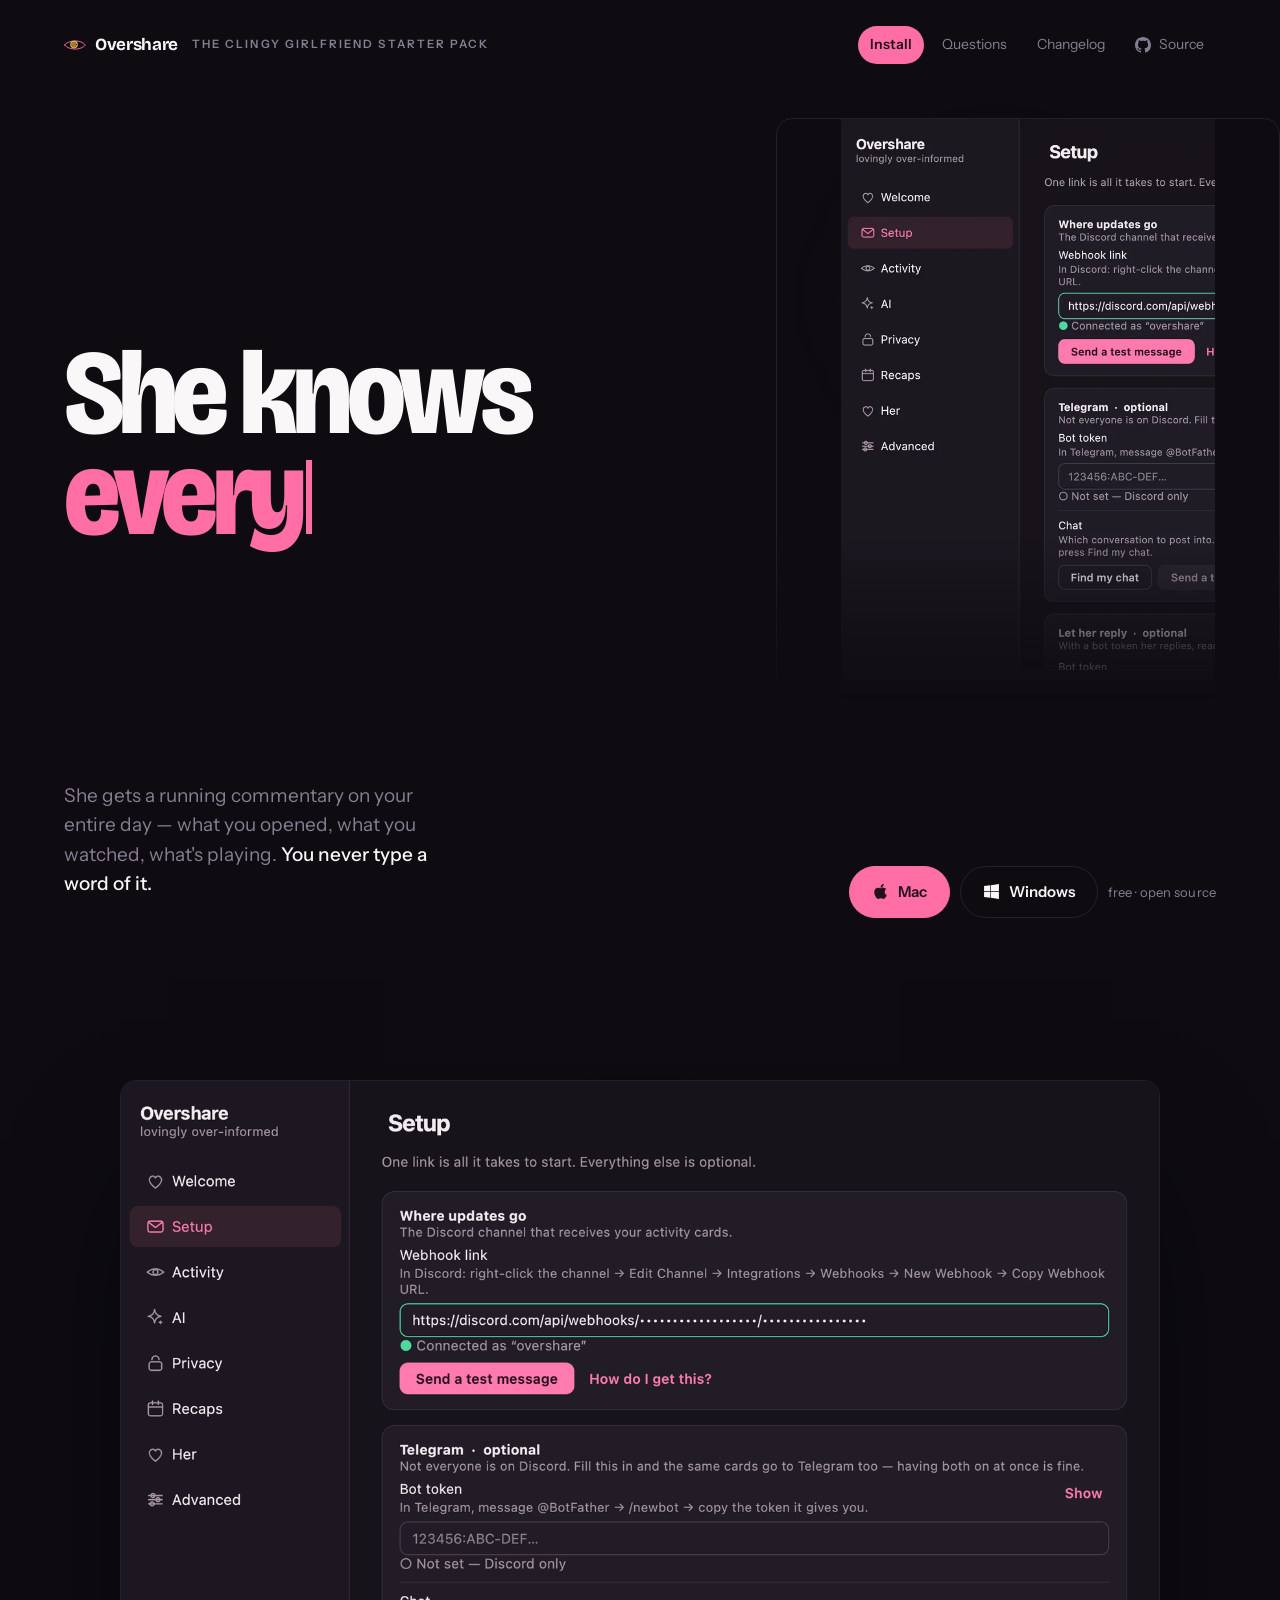
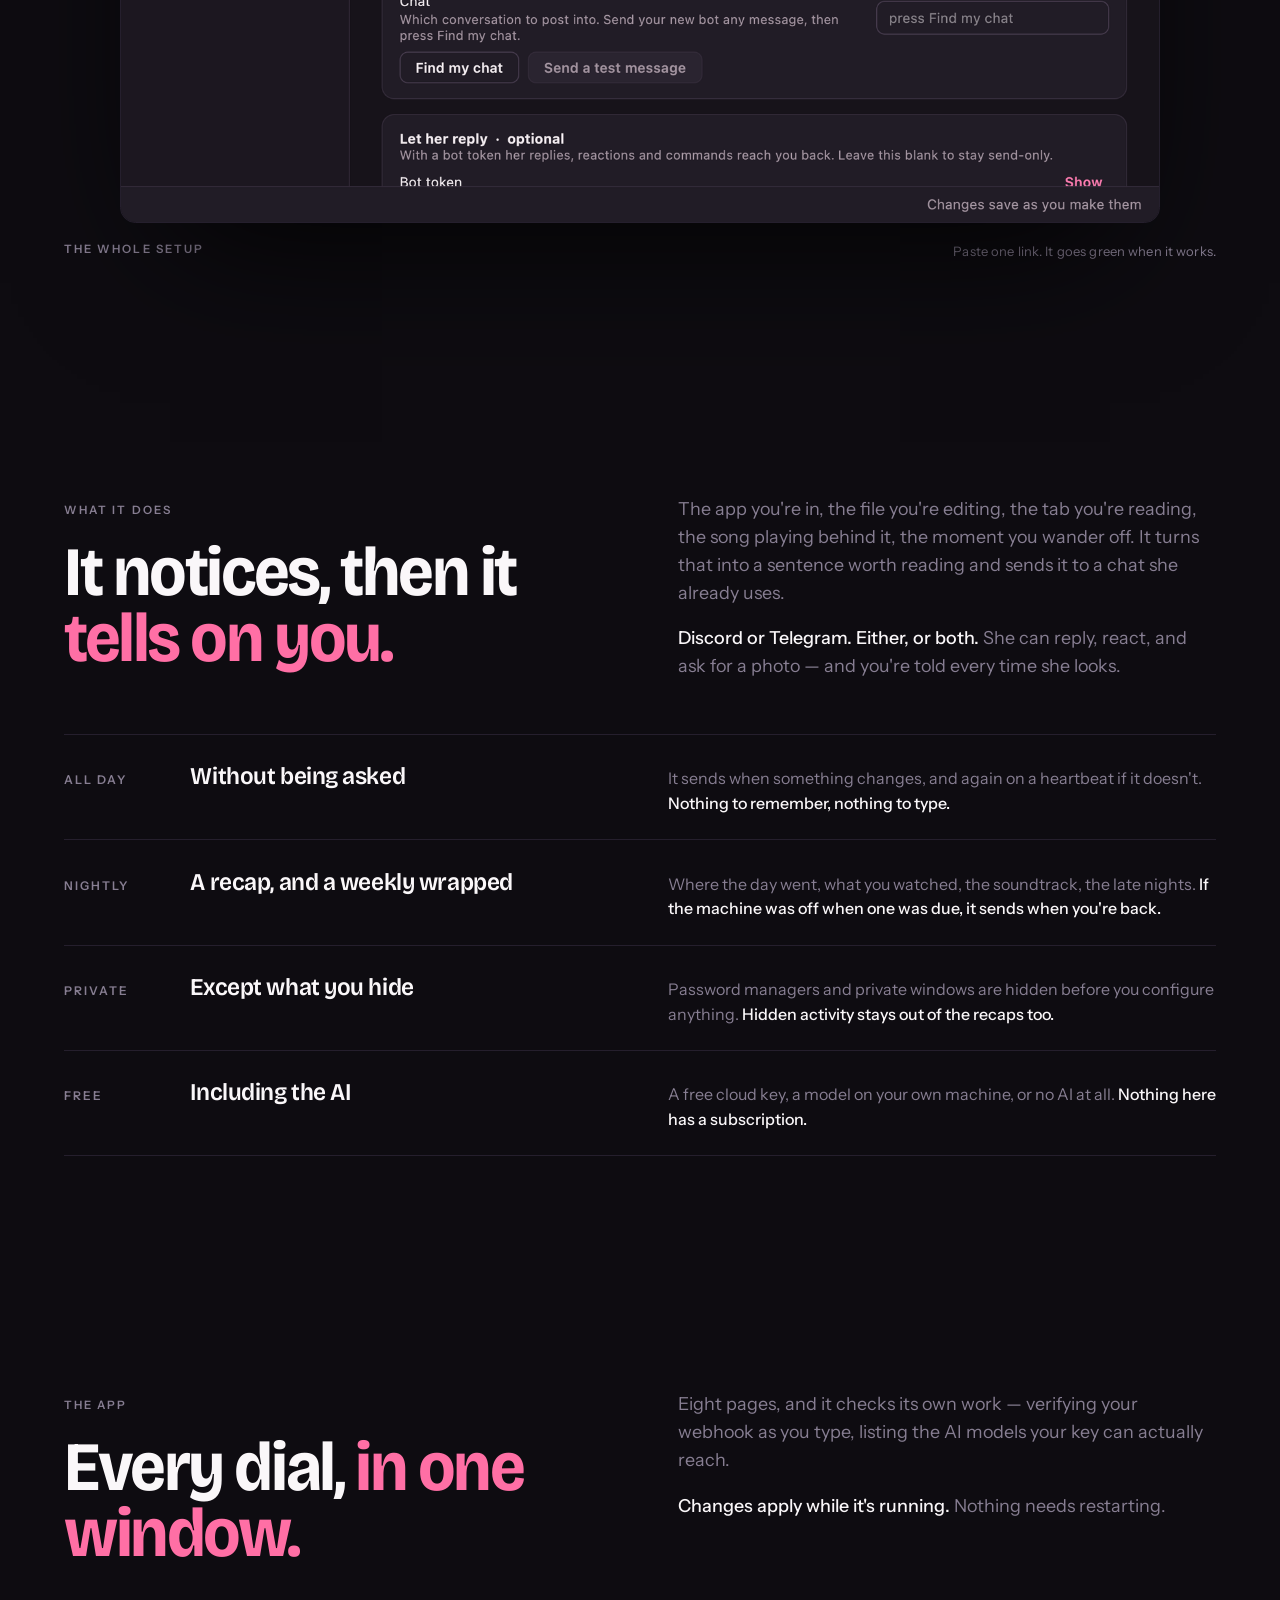
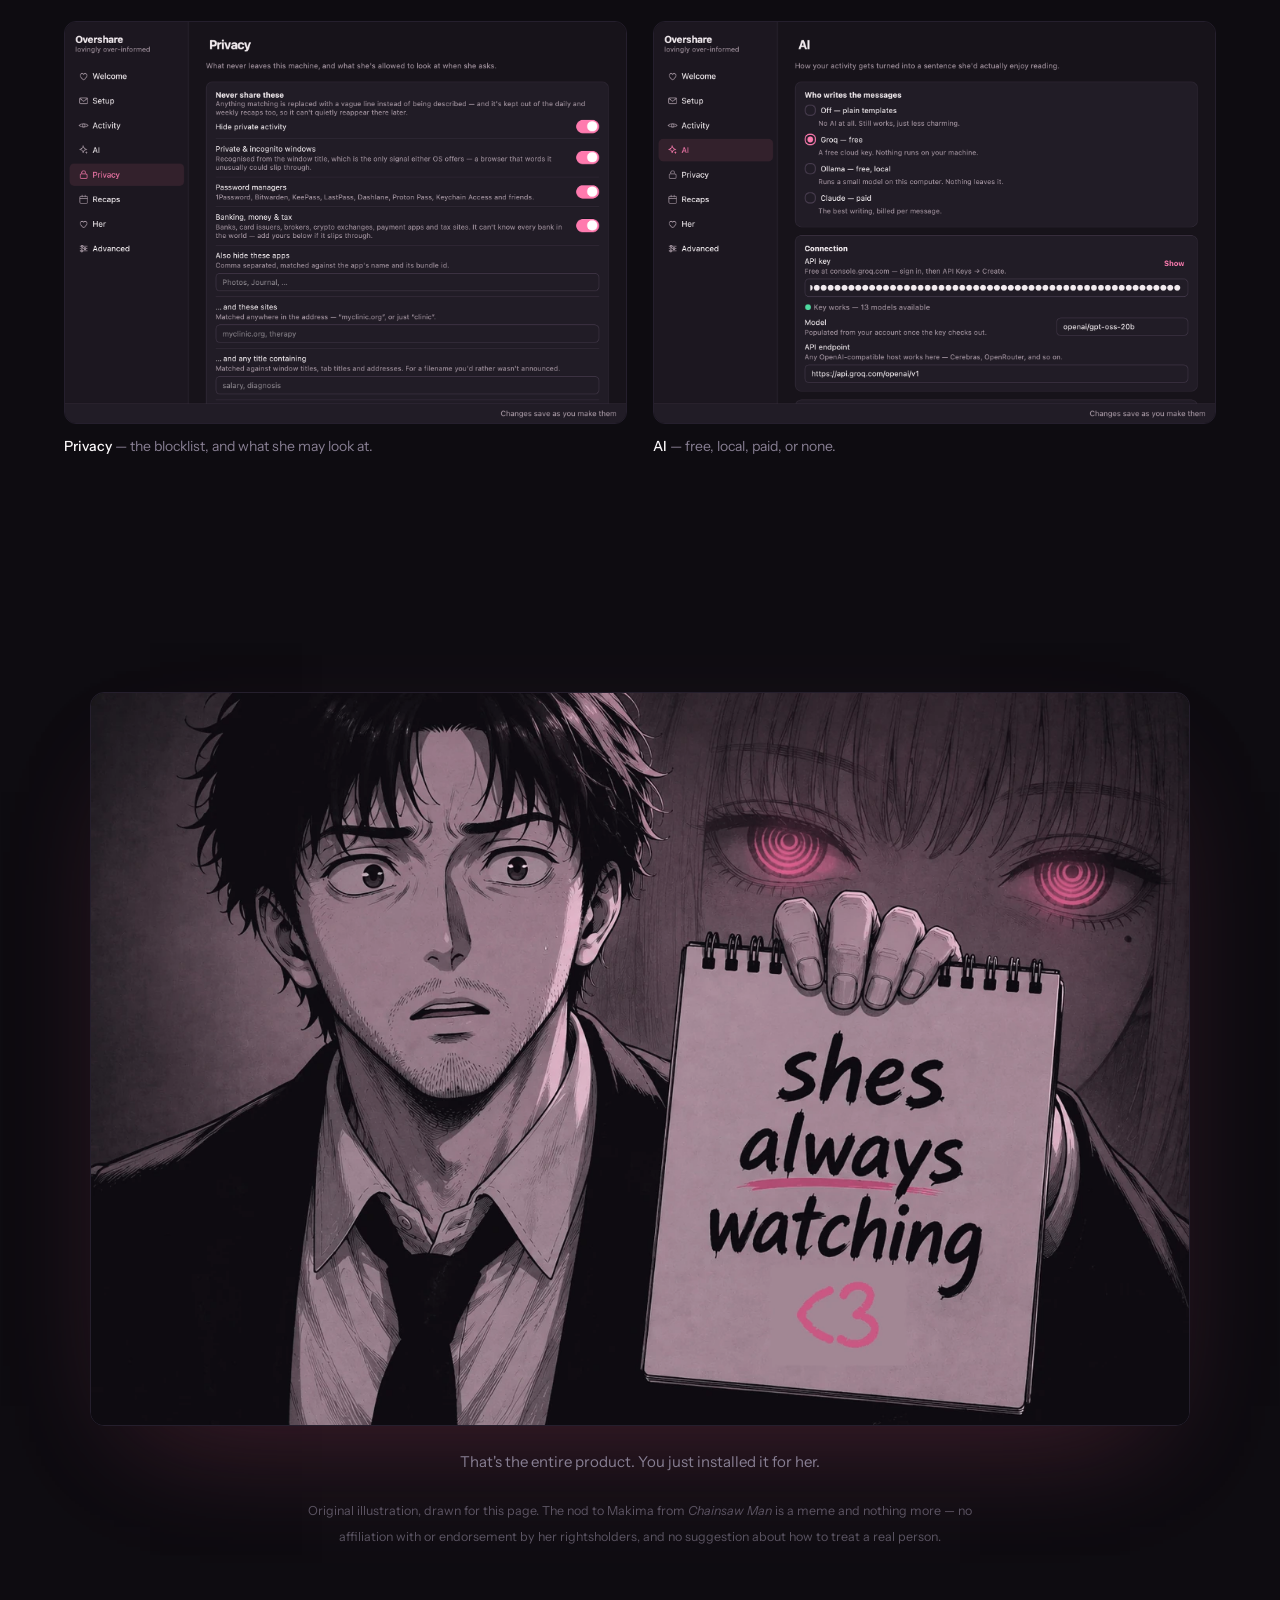
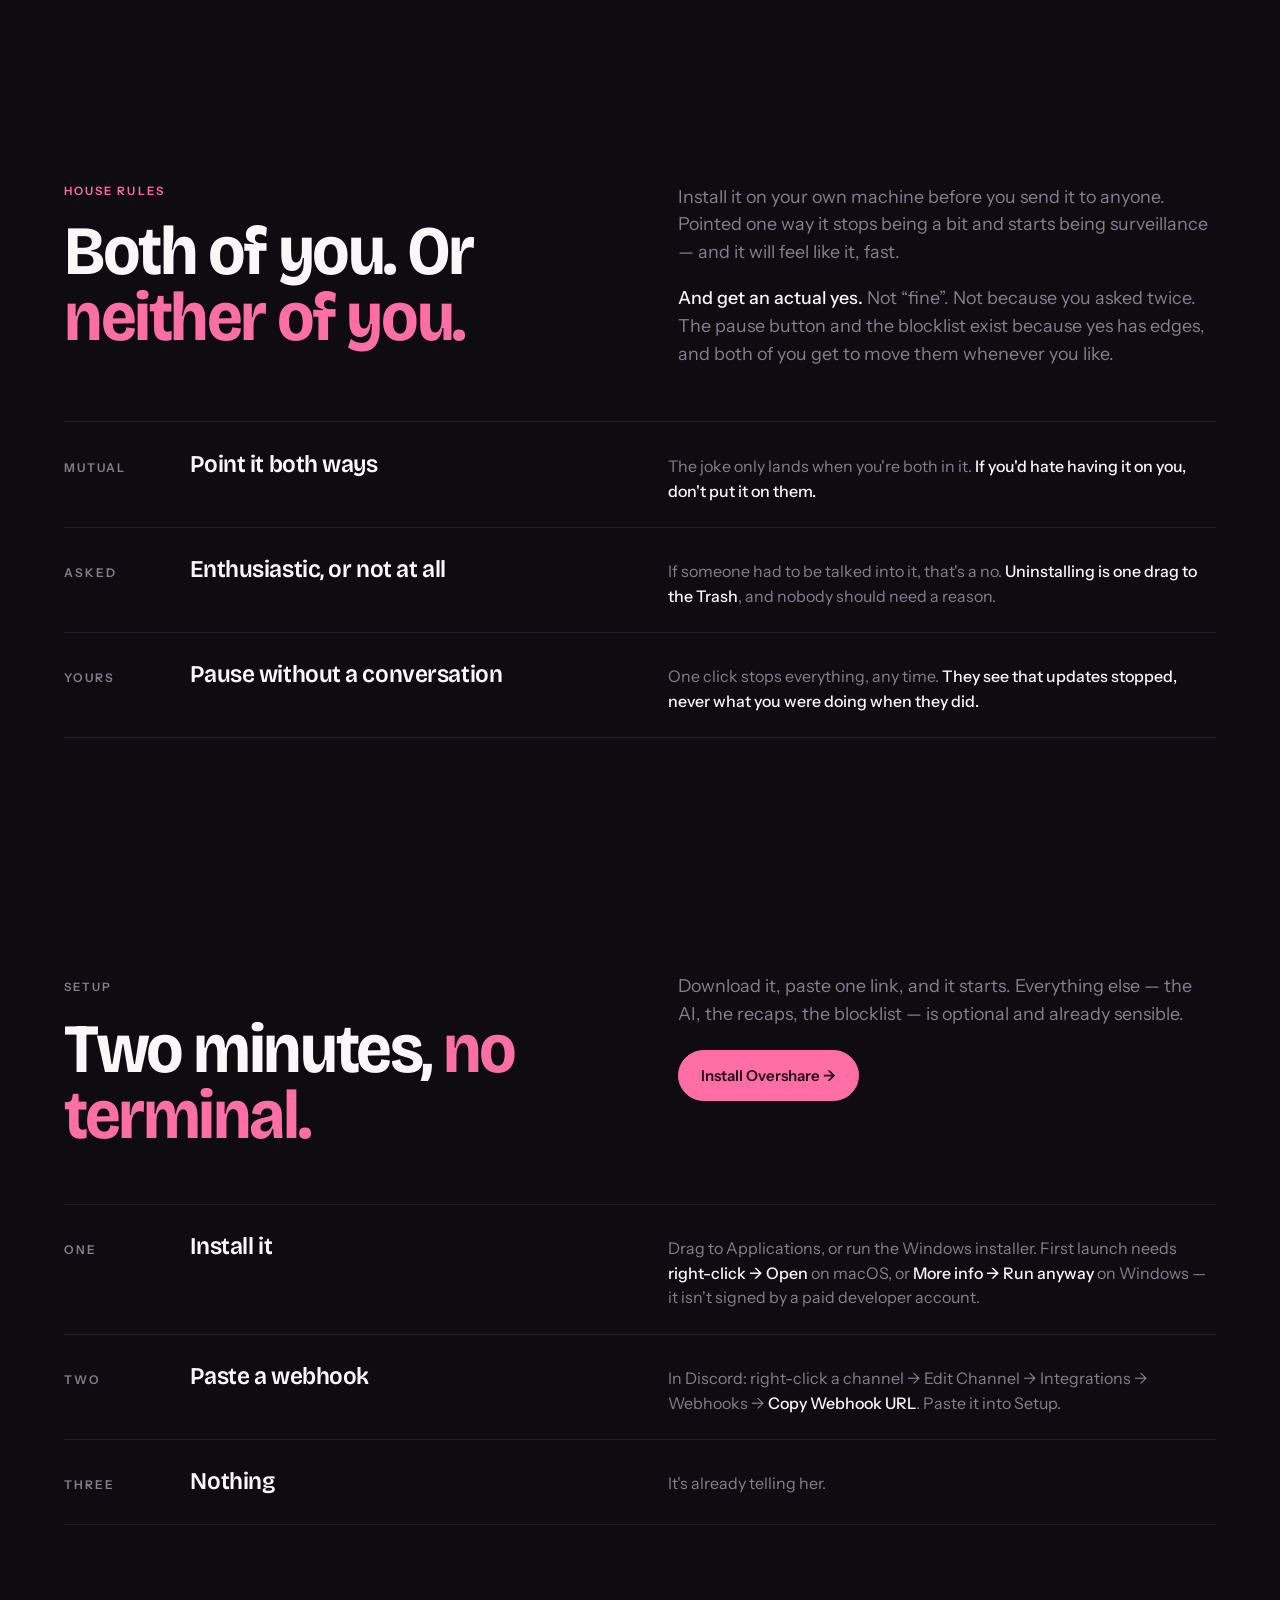
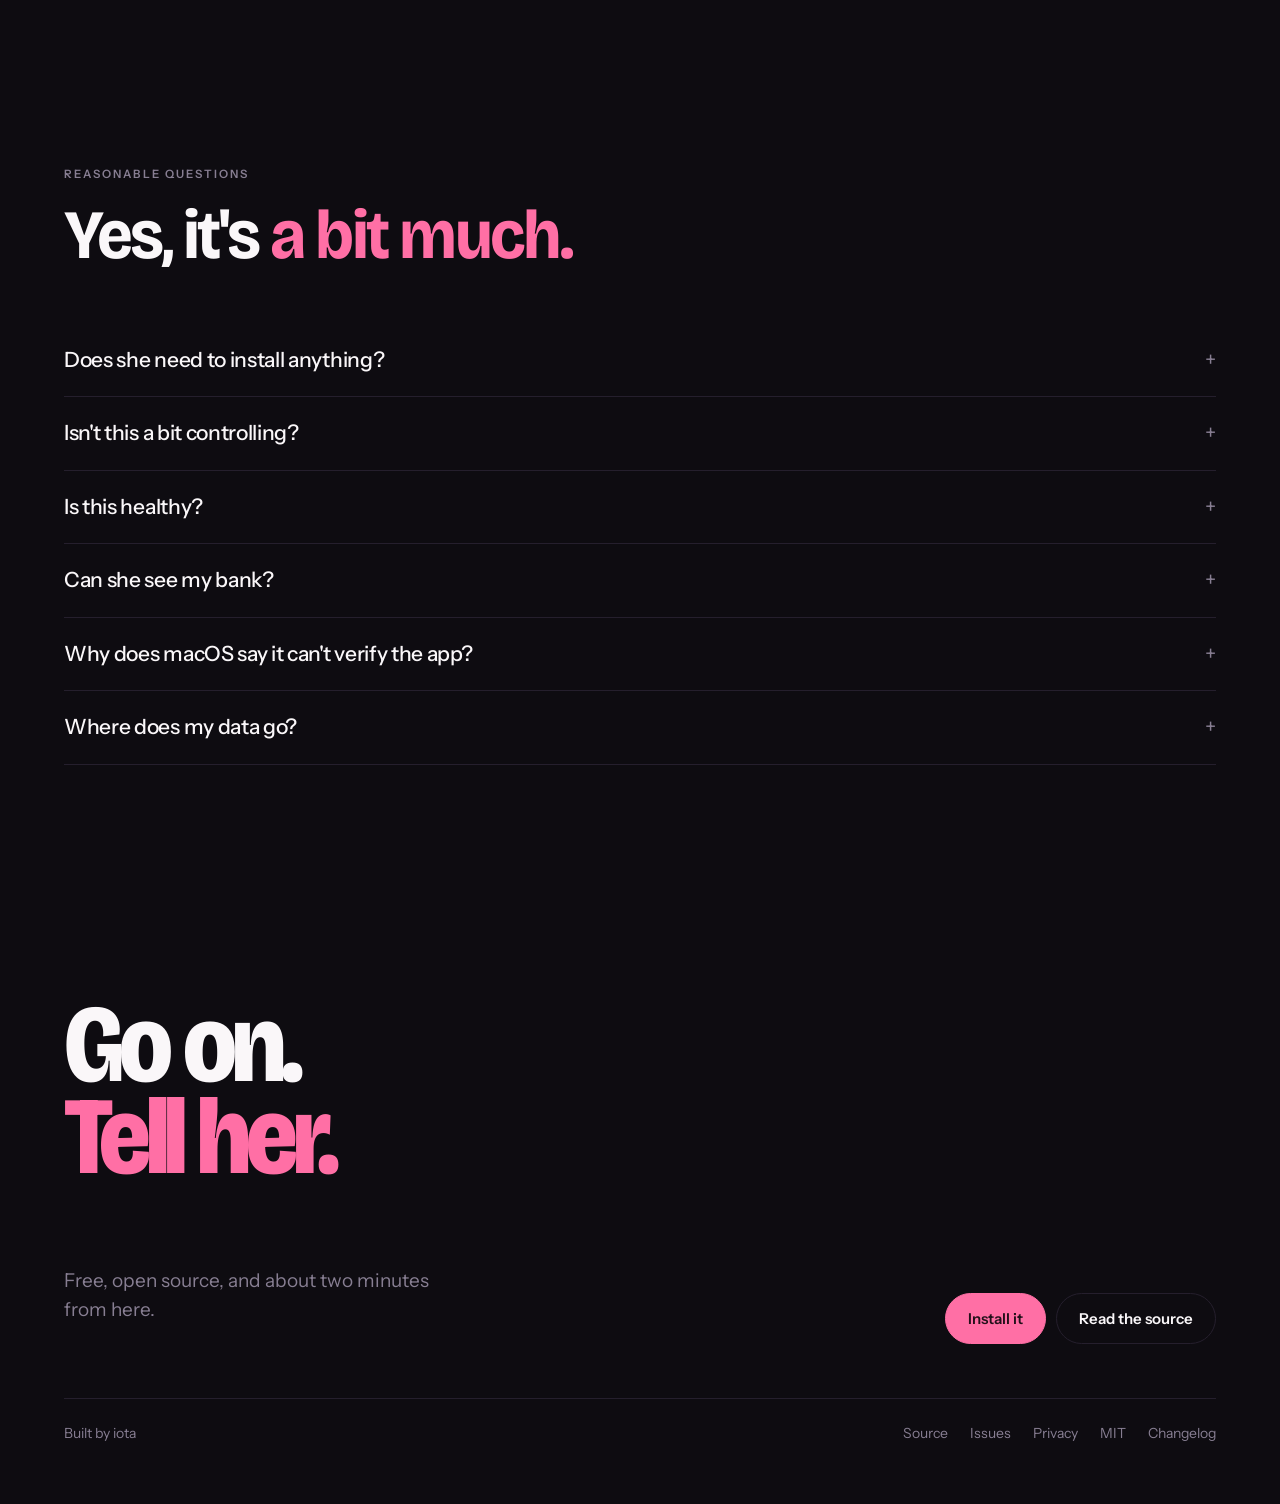
==== commit 7021c477: "New icon, and a link preview that shows the actual page The icon was an eye. Every app in this categ" ====
--- a/docs/index.html
+++ b/docs/index.html
@@ -9,9 +9,15 @@
 <meta property="og:title" content="Overshare">
 <meta property="og:description" content="She knows everything. You didn't type a word of it.">
 <meta property="og:type" content="website">
-<meta property="og:image" content="https://iota-x.github.io/overshare/screenshots/settings-setup.png">
+<meta property="og:image" content="https://iota-x.github.io/overshare/og.png">
+<meta property="og:image:width" content="1200">
+<meta property="og:image:height" content="630">
 <meta name="twitter:card" content="summary_large_image">
-<link rel="icon" href="data:image/svg+xml,<svg xmlns='http://www.w3.org/2000/svg' viewBox='0 0 100 100'><text y='.9em' font-size='90'>💌</text></svg>">
+<link rel="icon" type="image/png" sizes="32x32" href="favicon.png">
+<link rel="apple-touch-icon" href="icon-180.png">
+
+<link rel="canonical" href="https://iota-x.github.io/overshare/">
+<meta property="og:url" content="https://iota-x.github.io/overshare/">
 
 <link rel="preconnect" href="https://fonts.googleapis.com">
 <link rel="preconnect" href="https://fonts.gstatic.com" crossorigin>
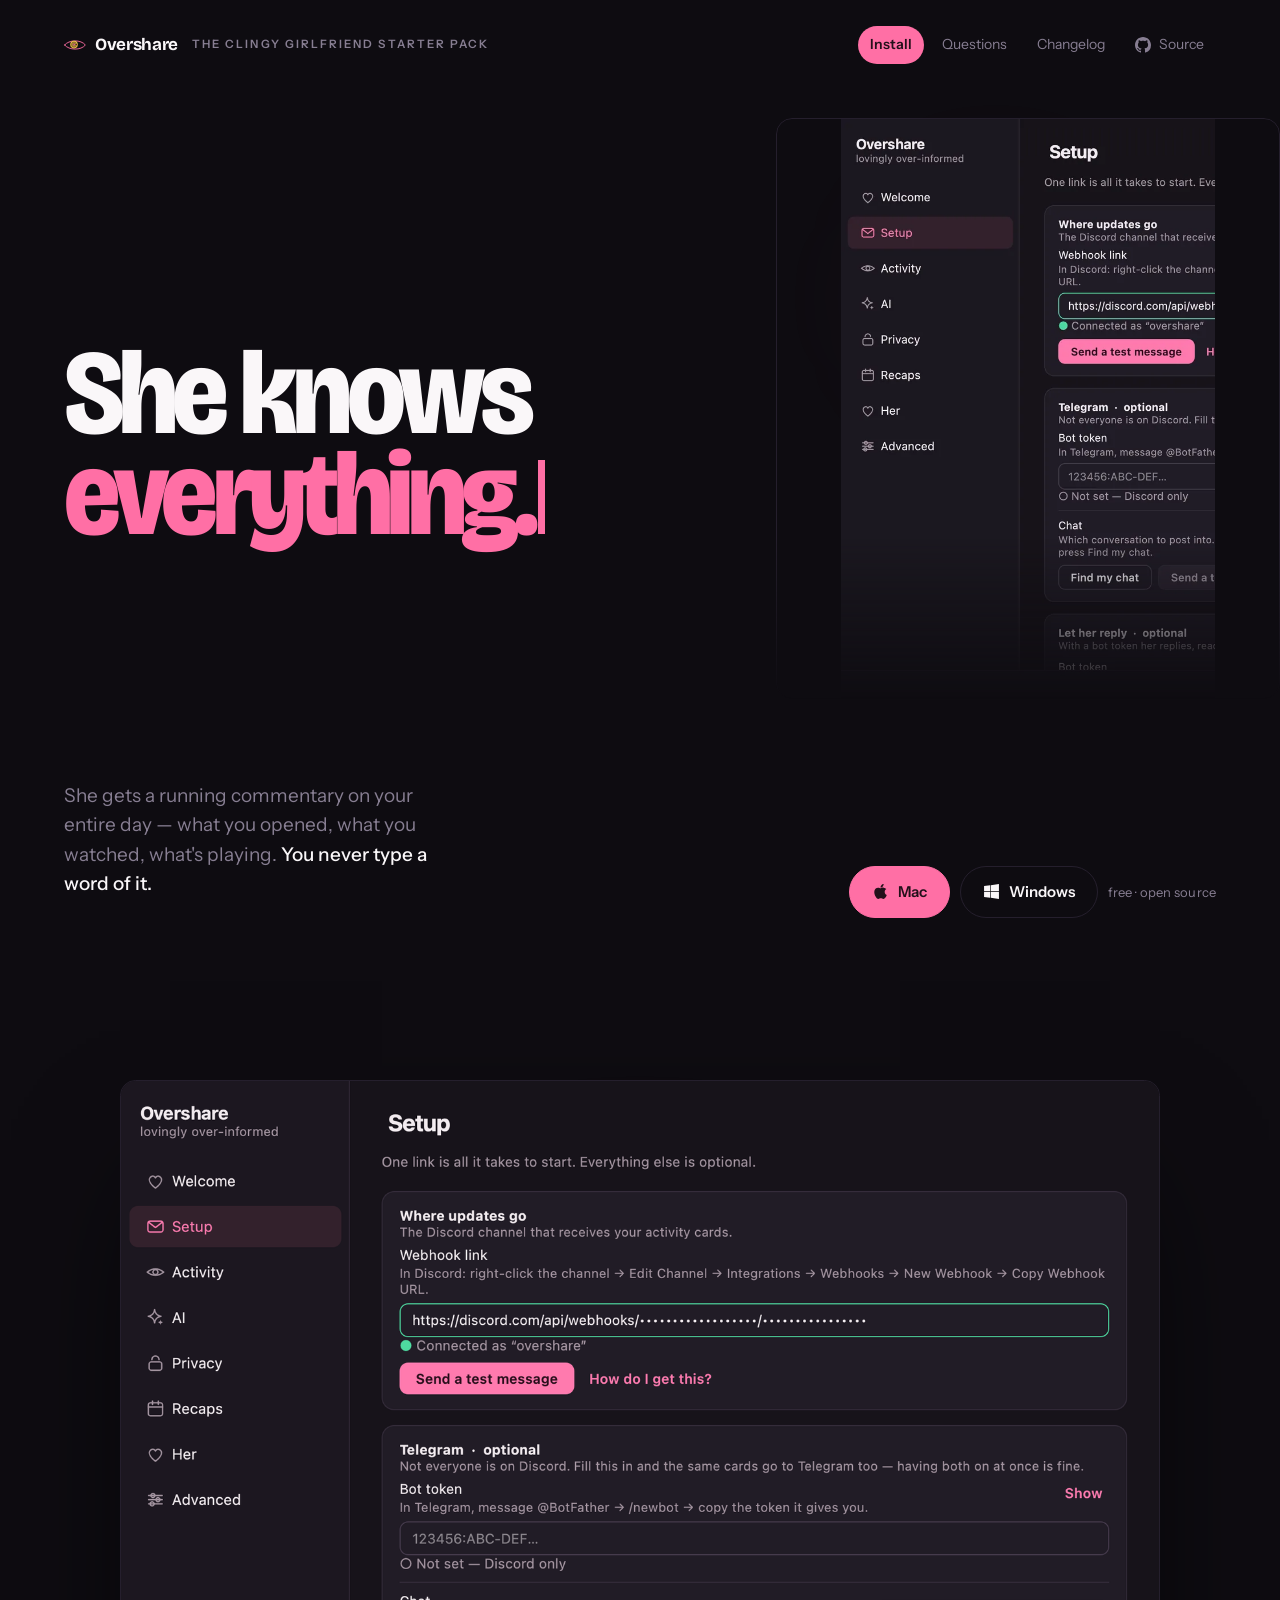
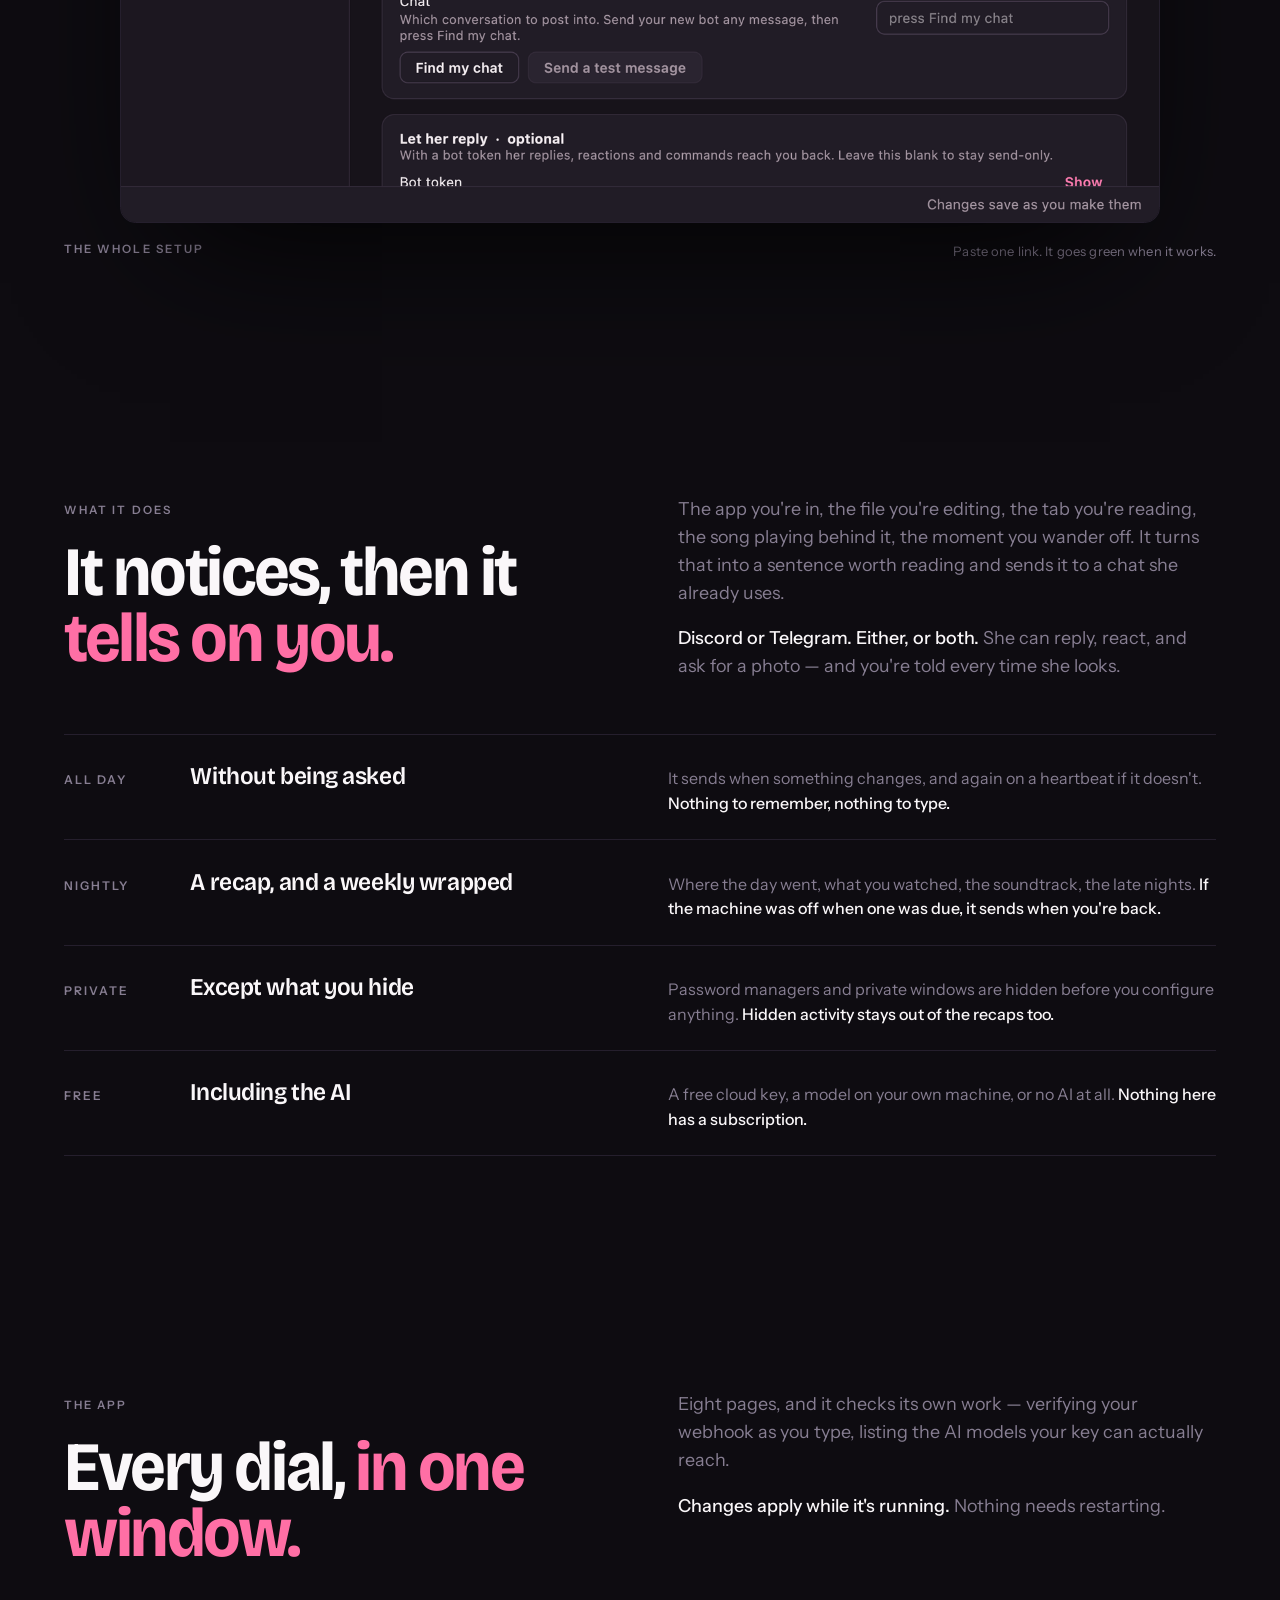
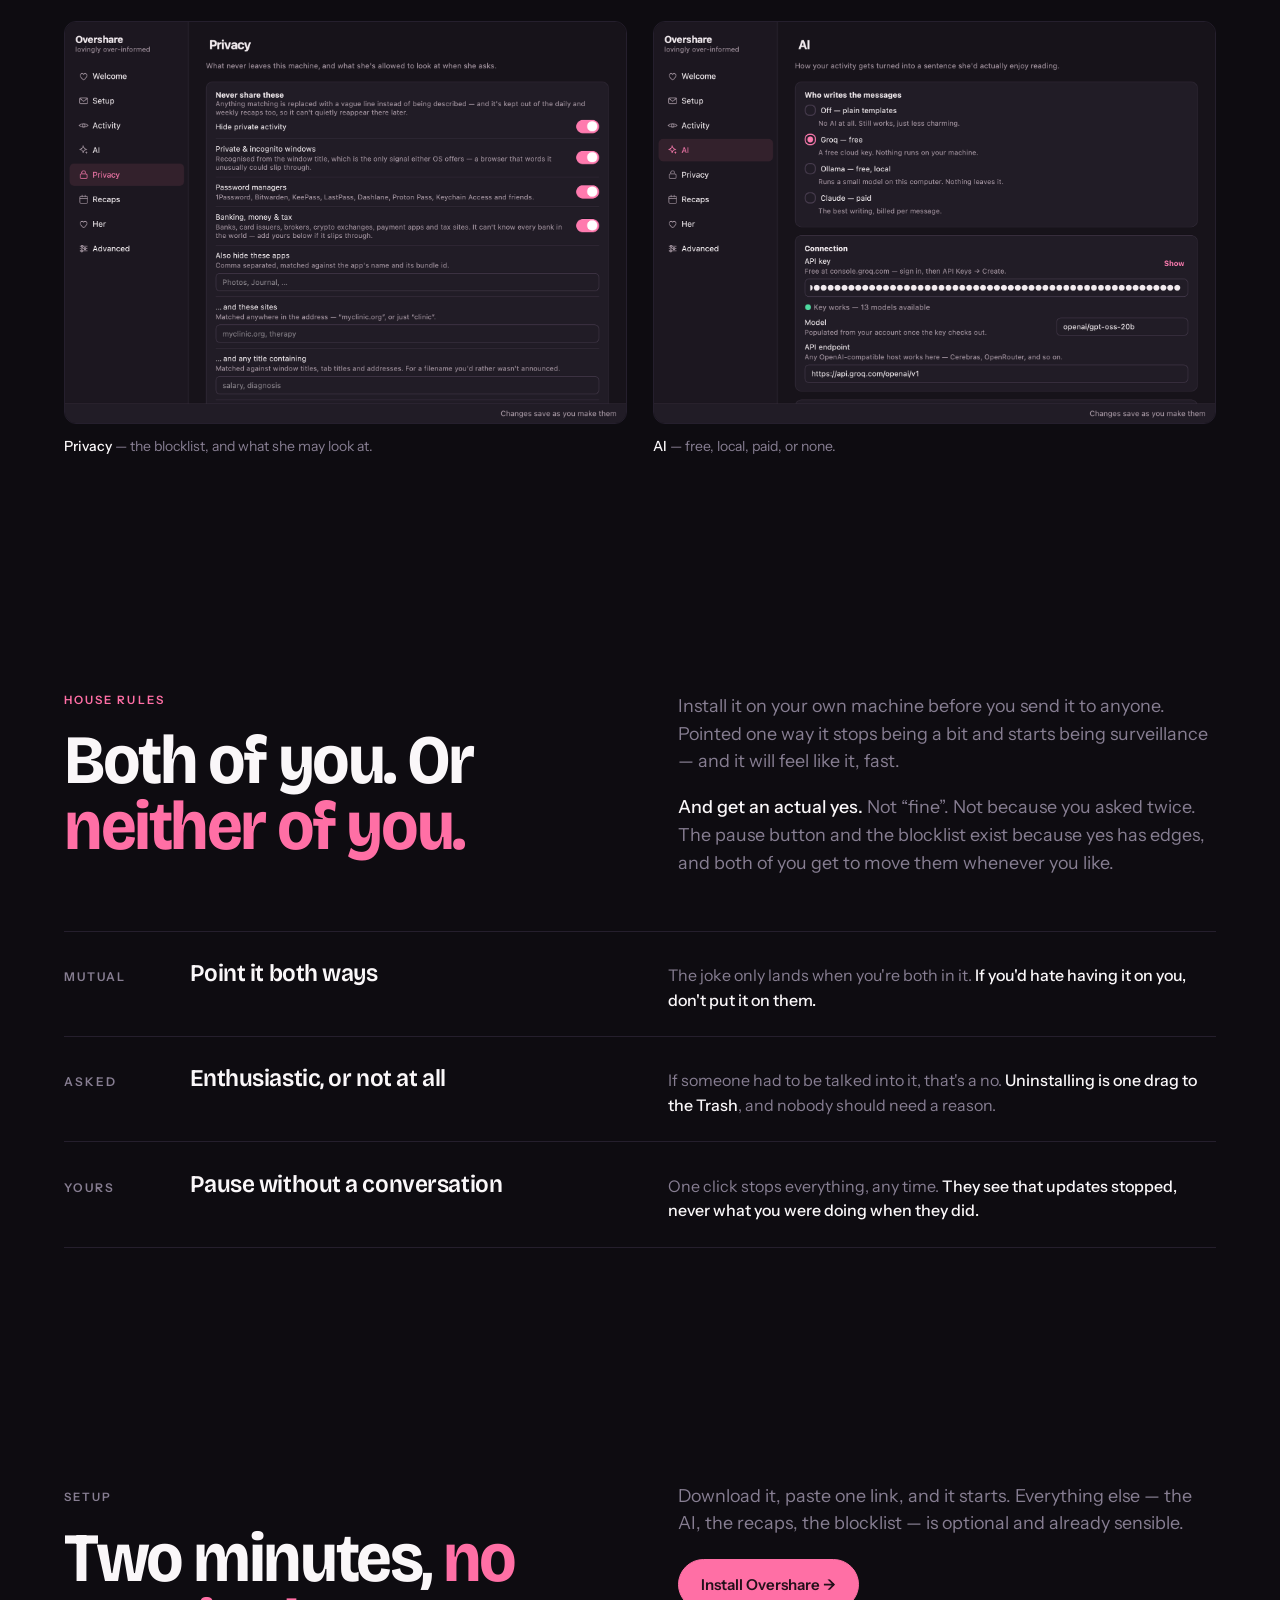
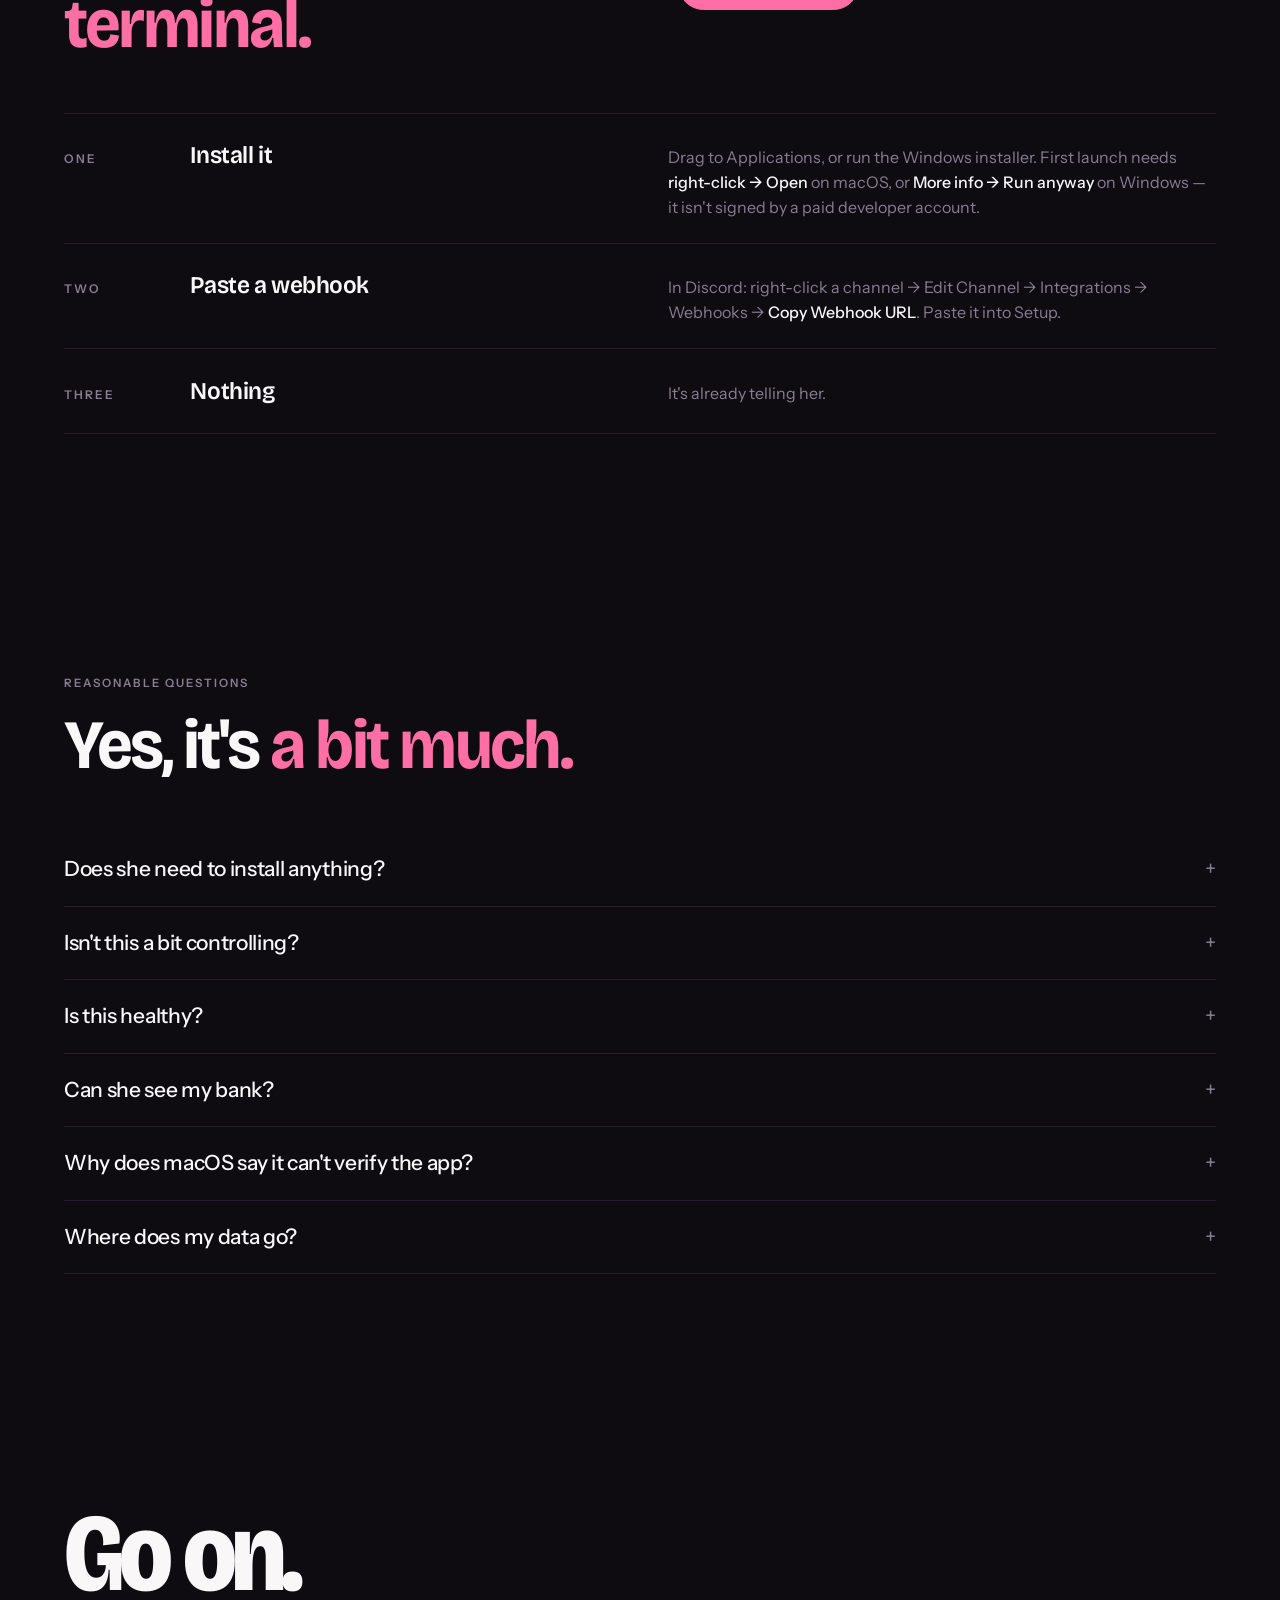
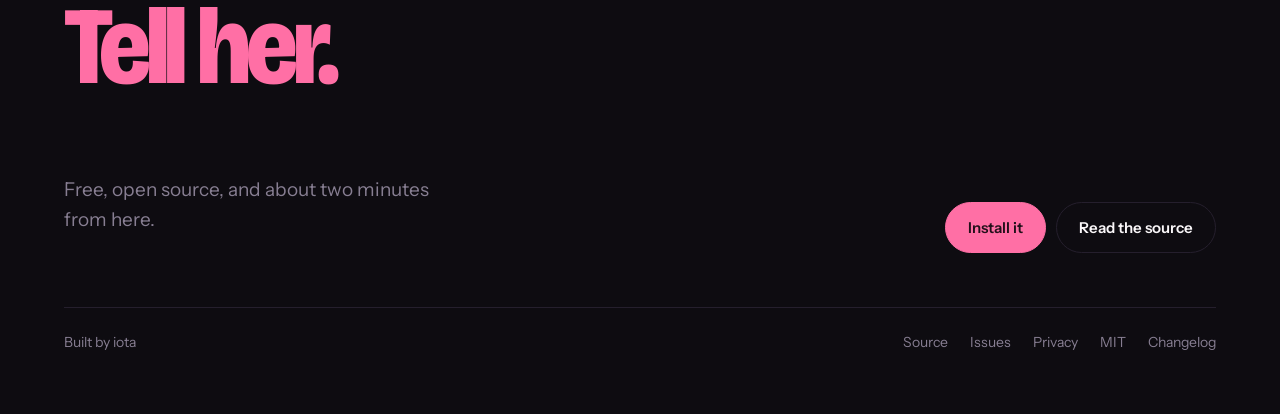
==== commit 89f85933: "Drop the watcher panel, and stop the app calling itself in-detail The illustration and its caption a" ====
--- a/docs/index.html
+++ b/docs/index.html
@@ -182,17 +182,6 @@
   </section>
 
   <!-- ------------------------------------------------------------------ -->
-  <section class="watcher up">
-    <img class="art" src="screenshots/watching.webp"
-         alt="A man in a suit holding up a notepad that reads “shes always watching”, with a woman's ringed eyes watching from the shadows behind him.">
-    <p><small>That's the entire product. You just installed it for her.</small></p>
-    <p class="fineprint"><small>Original illustration, drawn for this page. The
-      nod to Makima from <i>Chainsaw Man</i> is a meme and nothing more — no
-      affiliation with or endorsement by her rightsholders, and no suggestion
-      about how to treat a real person.</small></p>
-  </section>
-
-  <!-- ------------------------------------------------------------------ -->
   <section class="beat" id="rules">
     <div class="split">
       <div class="lines up">
--- a/docs/style.css
+++ b/docs/style.css
@@ -176,10 +176,10 @@
   .dl svg { width: 17px; height: 17px; fill: currentColor; }
   .meta { color: var(--mute); font-size: 13px; letter-spacing: .01em; }
 
-  /* --- The watcher --------------------------------------------------------
-     An original ringed-iris eye, not anyone's character art. The pupil tracks
-     the cursor for as long as you're on the page: the product watches you, so
-     the page does too. */
+  /* --- The eye ------------------------------------------------------------
+     The site mark. An original ringed-iris eye, not anyone's character art.
+     The pupil tracks the cursor for as long as you're on the page: the product
+     watches you, so the page does too. */
   .eye { display: block; overflow: visible; }
   .eye .lid   { fill: none; stroke: currentColor; stroke-width: 2.6;
                 stroke-linecap: round; stroke-linejoin: round; }
@@ -195,24 +195,6 @@
     0%, 92%, 100% { transform: scaleY(1); }
     95%           { transform: scaleY(.06); }
   }
-
-  .watcher {
-    display: flex; flex-direction: column; align-items: center; gap: 22px;
-    padding-block: var(--beat); text-align: center; color: var(--rose);
-  }
-  .watcher .art {
-    display: block; width: 100%; max-width: 1100px; height: auto;
-    border: 1px solid var(--edge); border-radius: 14px;
-    box-shadow: 0 50px 120px -50px rgba(255,111,165,.28),
-                0 40px 100px -60px rgba(0,0,0,.9);
-  }
-  /* The picture already says the line, so the caption stays a caption. */
-  .watcher p { margin: 0; }
-  .watcher small { color: var(--mute); font-size: 15px; }
-  /* Says out loud what the picture is doing there. Quieter than the caption
-     above it, because it's the legal note and not the joke. */
-  .watcher .fineprint { max-width: 62ch; }
-  .watcher .fineprint small { font-size: 12.5px; line-height: 1.55; opacity: .62; }
 
   .mark .eye { width: 22px; height: 22px; color: var(--rose); }
 
@@ -374,6 +356,14 @@
   .md ul { margin: 0 0 10px; padding-left: 20px; }
   .md li { margin-bottom: 5px; }
   .md b { color: var(--text); font-weight: 500; }
+  /* The one command on the install page has to be selectable and obvious. */
+  .note code {
+    display: inline-block; font-size: 12.5px; line-height: 1.5;
+    background: var(--raise); border: 1px solid var(--edge);
+    border-radius: 8px; padding: 8px 11px; margin-top: 2px;
+    color: var(--text); user-select: all; overflow-wrap: anywhere;
+  }
+
   .md code { font-size: 13px; background: var(--raise); border: 1px solid var(--edge);
              border-radius: 5px; padding: 1px 6px; }
   .empty { color: var(--mute); text-align: center; padding: 26px 0; }
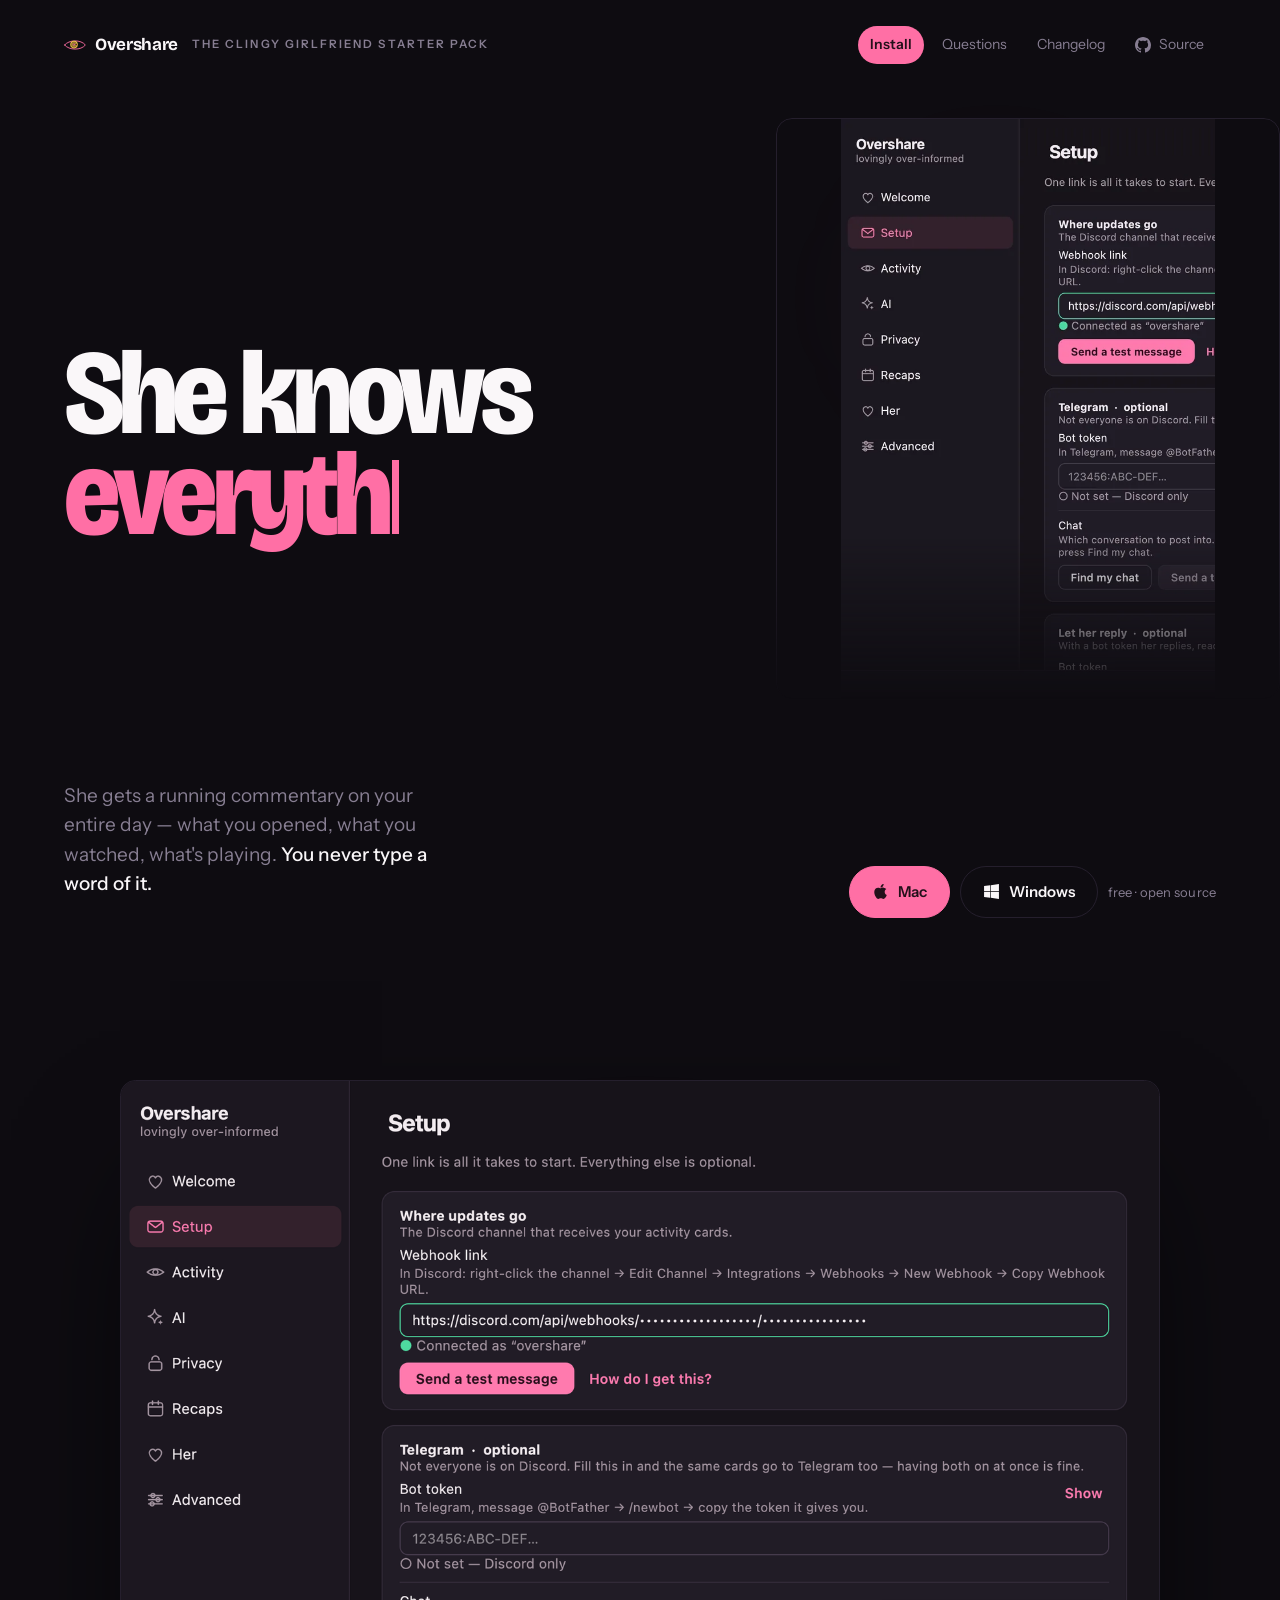
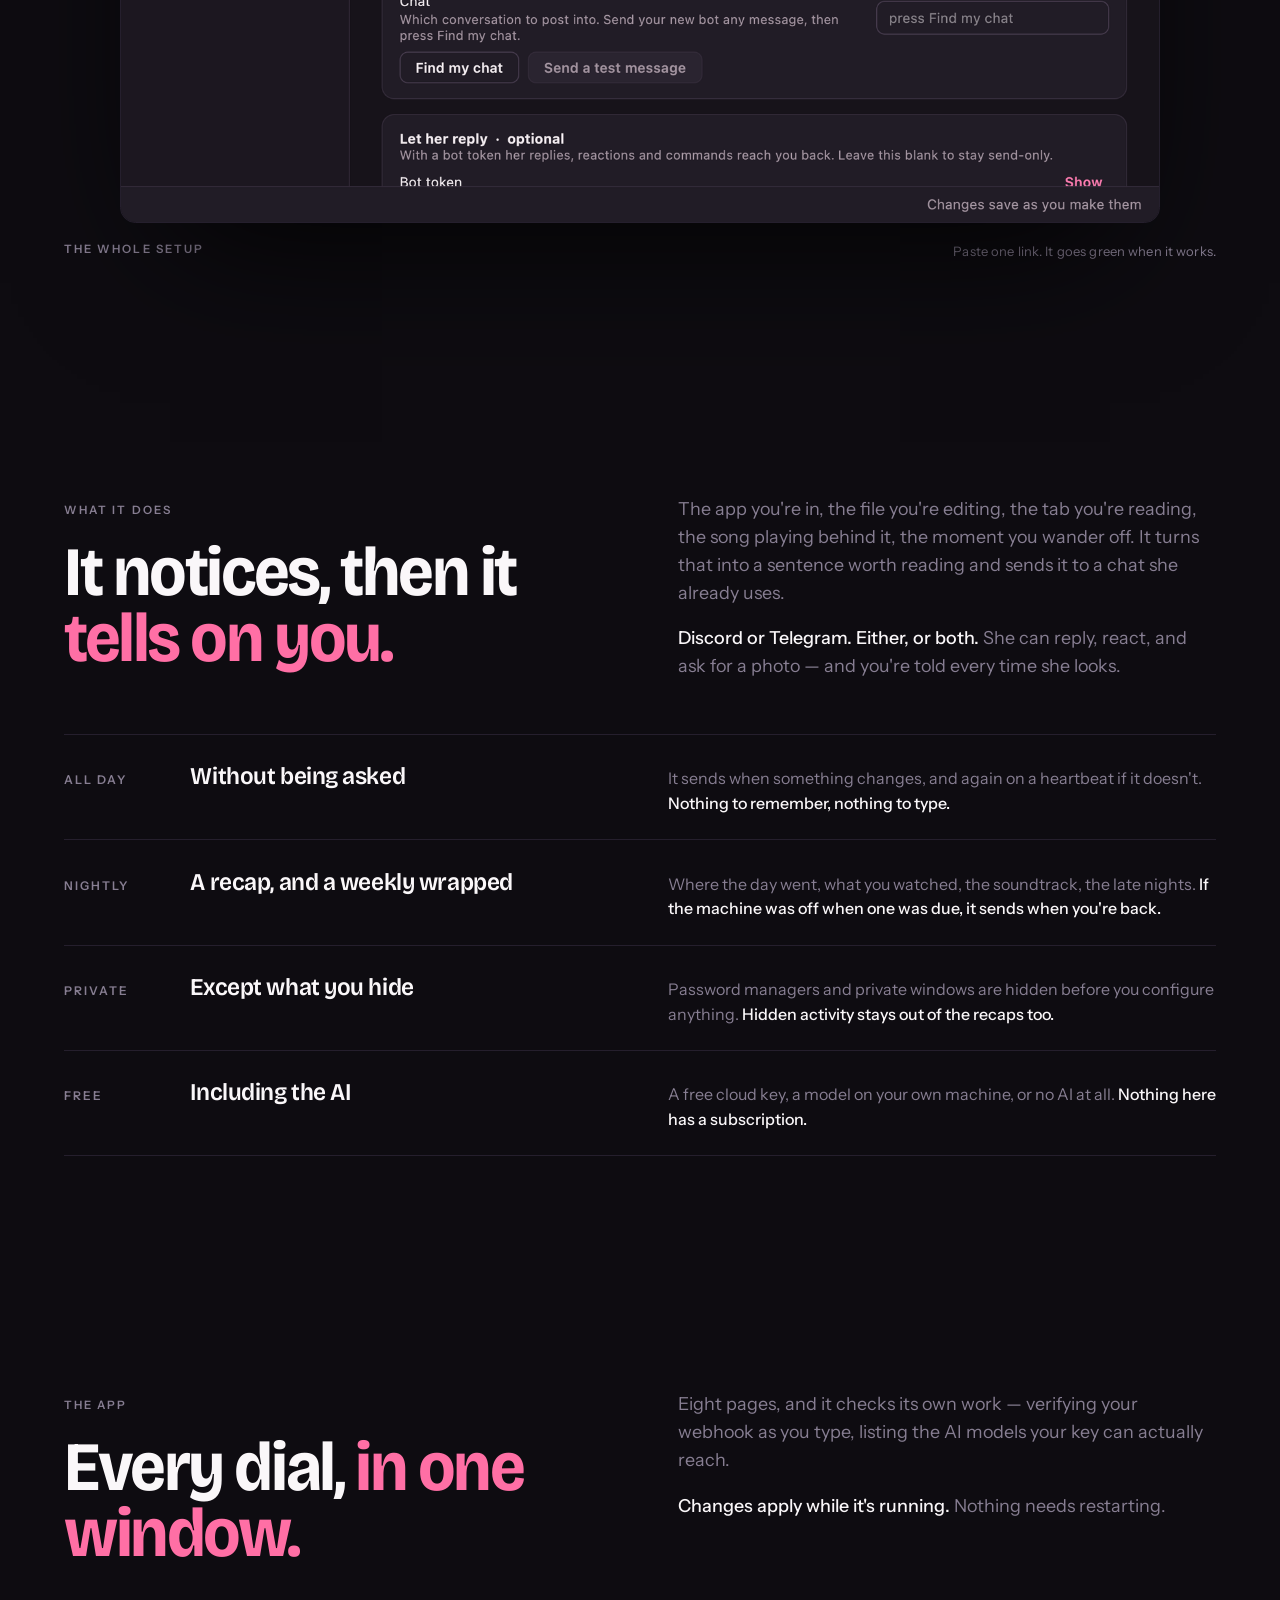
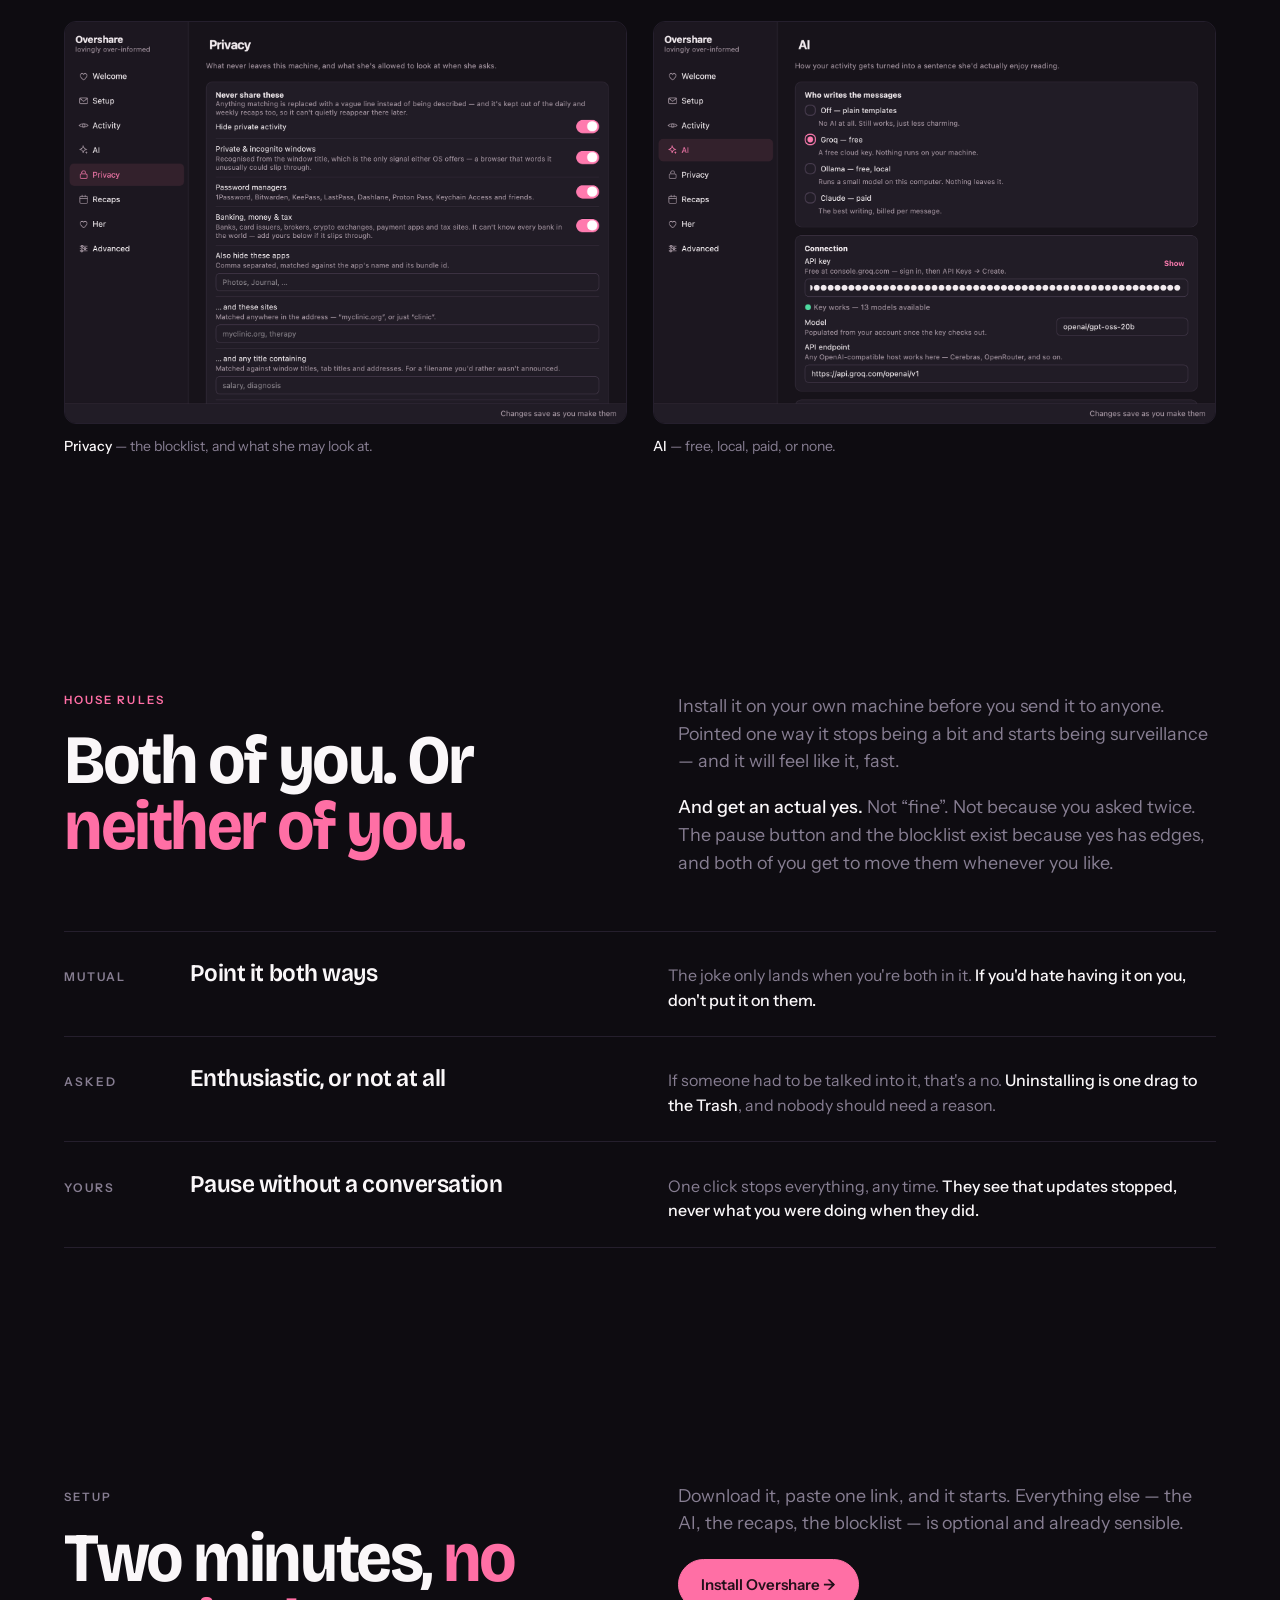
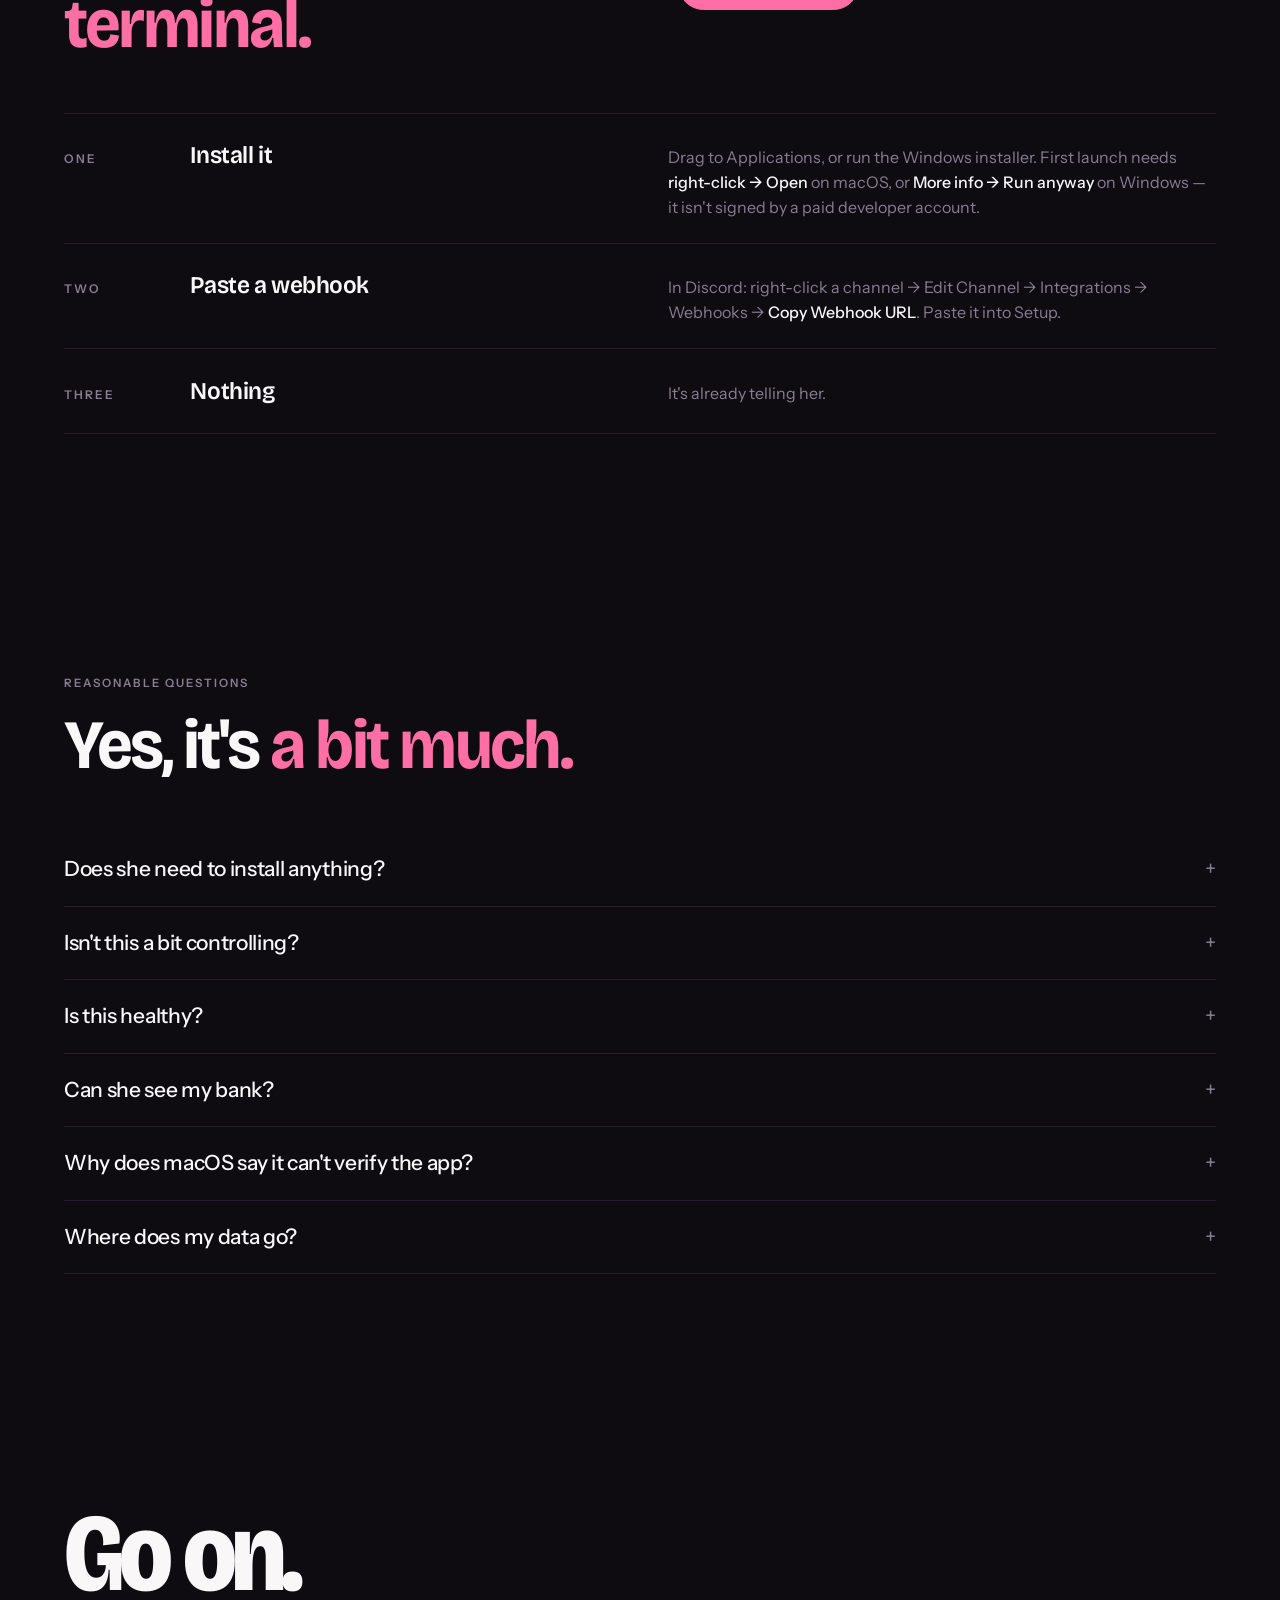
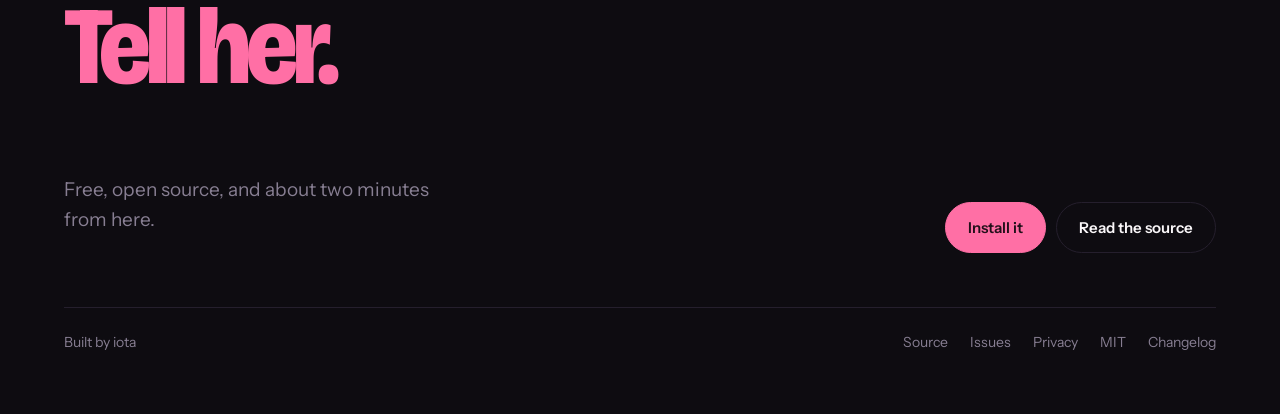
==== commit e6bbac60: "Add Cloudflare Web Analytics The site had no analytics of any kind and GitHub Pages provides none, s" ====
--- a/docs/index.html
+++ b/docs/index.html
@@ -448,21 +448,44 @@
   })();
 
   // Download links resolve to the newest release, so tagging a version updates
-  // the page without anyone editing it.
+  // the page without anyone editing it. The line under the buttons reports the
+  // version and how many times the app has been downloaded.
+  //
+  // This used to read `got.mac = mb(a.size)`, and neither `got` nor `mb` has
+  // ever existed — so the loop threw a ReferenceError on the first asset, the
+  // empty .catch below swallowed it, and the very next line (the one that
+  // writes the version) never ran. The label has said "free · open source" and
+  // nothing else since it was written. Hence: no bare catch that hides its
+  // reason, and the count is computed before anything touches the DOM.
   (function () {
     var mac = document.getElementById('dl-mac'), win = document.getElementById('dl-win');
     var meta = document.getElementById('meta');
     if (/Windows/i.test(navigator.userAgent)) { win.classList.add('on'); mac.classList.remove('on'); }
-    fetch('https://api.github.com/repos/iota-x/overshare/releases/latest')
-      .then(function (r) { return r.ok ? r.json() : Promise.reject(r.status); })
-      .then(function (rel) {
-        (rel.assets || []).forEach(function (a) {
-          // hrefs are already permanent; the API only supplies the labels.
-          if (/^Overshare-\d.*\.dmg$/i.test(a.name)) got.mac = mb(a.size);
-          if (/^Overshare-Setup-\d.*\.exe$/i.test(a.name)) got.win = mb(a.size);
+
+    // Every release, not just the latest: the buttons point at the permanent
+    // "Overshare-macOS.dmg" style names, so per-release counts are close to
+    // zero and only the all-time total means anything.
+    fetch('https://api.github.com/repos/iota-x/overshare/releases?per_page=100')
+      .then(function (r) { return r.ok ? r.json() : Promise.reject(new Error('HTTP ' + r.status)); })
+      .then(function (releases) {
+        if (!Array.isArray(releases) || !releases.length) return;
+        var total = 0;
+        releases.forEach(function (rel) {
+          (rel.assets || []).forEach(function (a) { total += a.download_count || 0; });
         });
-        if (rel.tag_name) meta.textContent = rel.tag_name + ' · free · open source';
-      }).catch(function () {});
+        var bits = [];
+        if (releases[0].tag_name) bits.push(releases[0].tag_name);
+        // Only worth saying once it is true of somebody. A page announcing
+        // "0 downloads" is arguing against itself.
+        if (total > 0) bits.push(total.toLocaleString() + (total === 1 ? ' download' : ' downloads'));
+        bits.push('free · open source');
+        meta.textContent = bits.join(' · ');
+      })
+      .catch(function (err) {
+        // Rate limit, offline, or GitHub down. The label keeps its written
+        // fallback; the reason goes to the console instead of nowhere.
+        console.warn('release info unavailable:', err && err.message);
+      });
   })();
 
   // Screenshots open full size — they carry detail that dies at page scale.
@@ -550,5 +573,12 @@
   })();
 </script>
 
+<!-- Cloudflare Web Analytics. Cookieless and no personal data, which is why it
+     needs no consent banner — a page about an app that watches people should
+     not quietly watch its own readers. Only pages carrying this tag report, so
+     the shared iota-x.github.io host stays out of it. Placed here, before the
+     closing body tag, because that is where Cloudflare's own instructions put
+     it; `type=module` defers it regardless. -->
+<script type='module' src='https://static.cloudflareinsights.com/beacon.min.js' data-cf-beacon='{"token": "5445d89a002241e0a32bc3d2fbadbbad"}'></script>
 </body>
 </html>
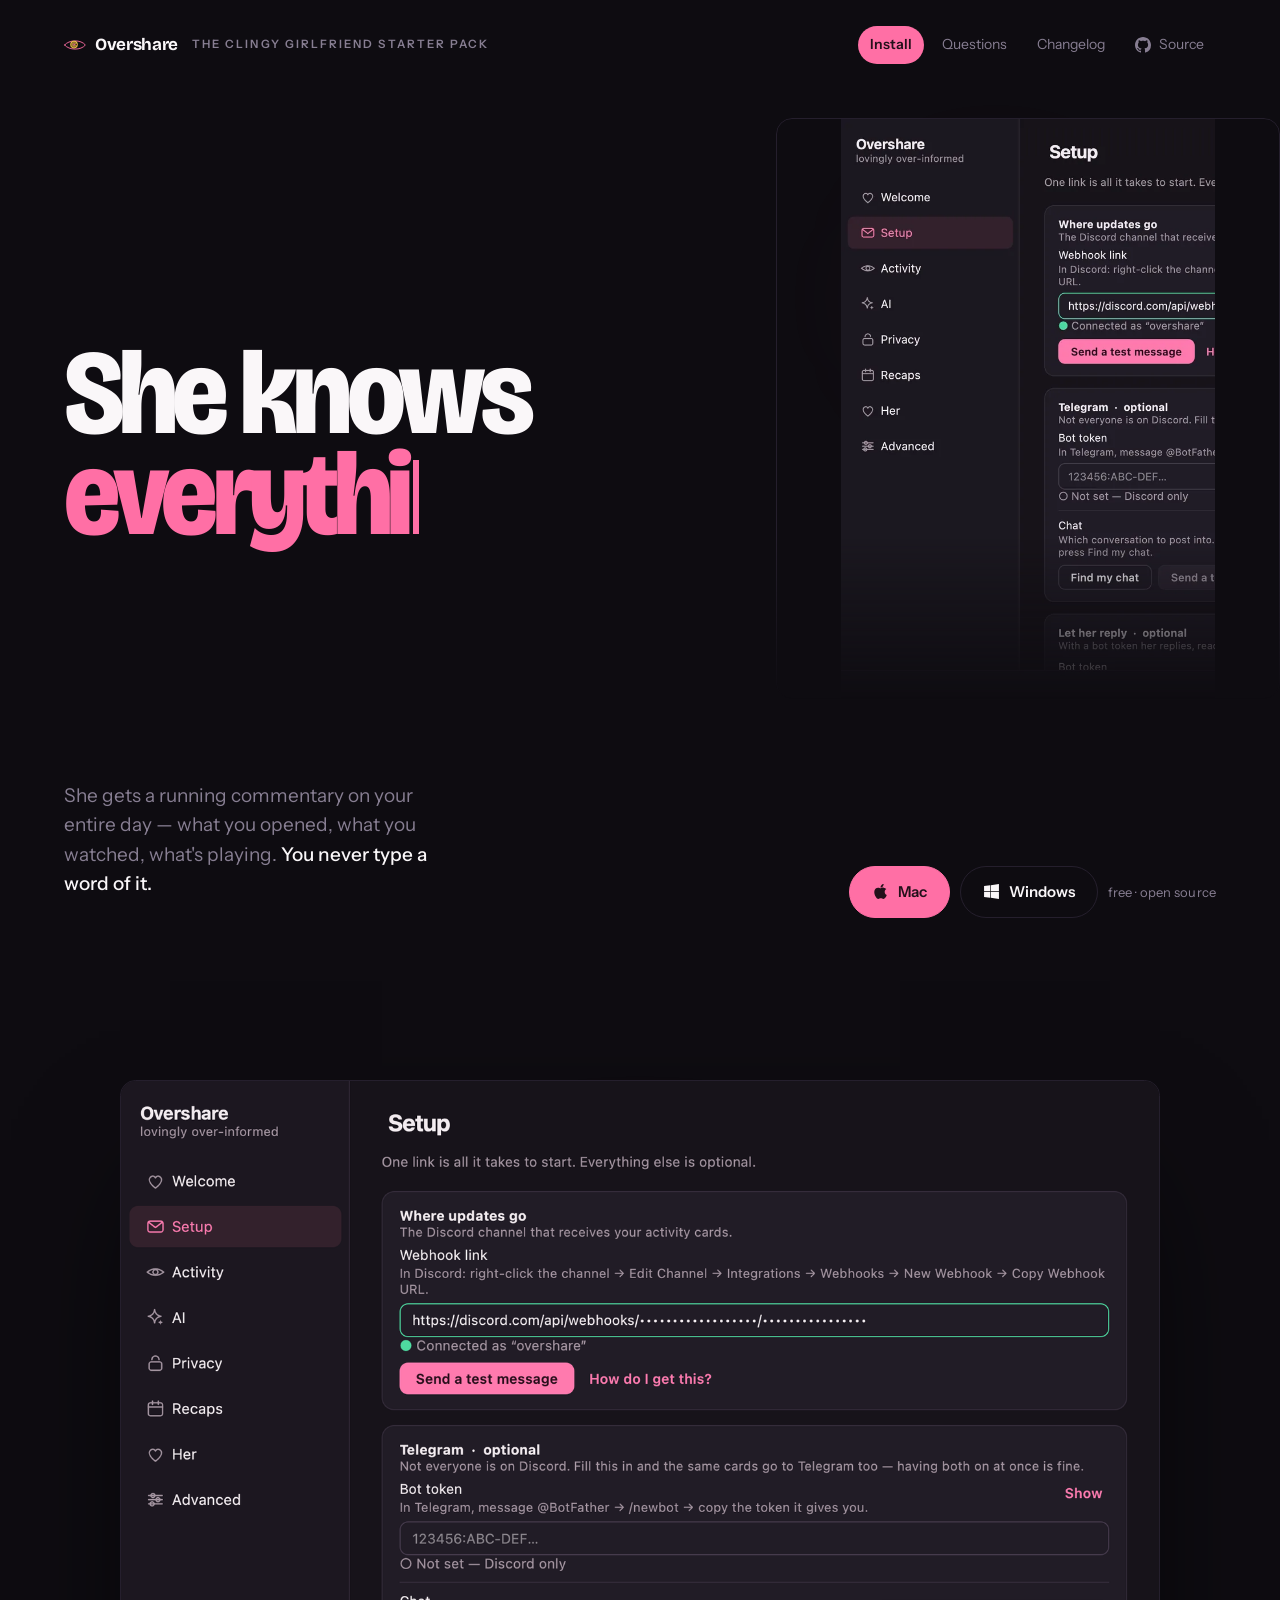
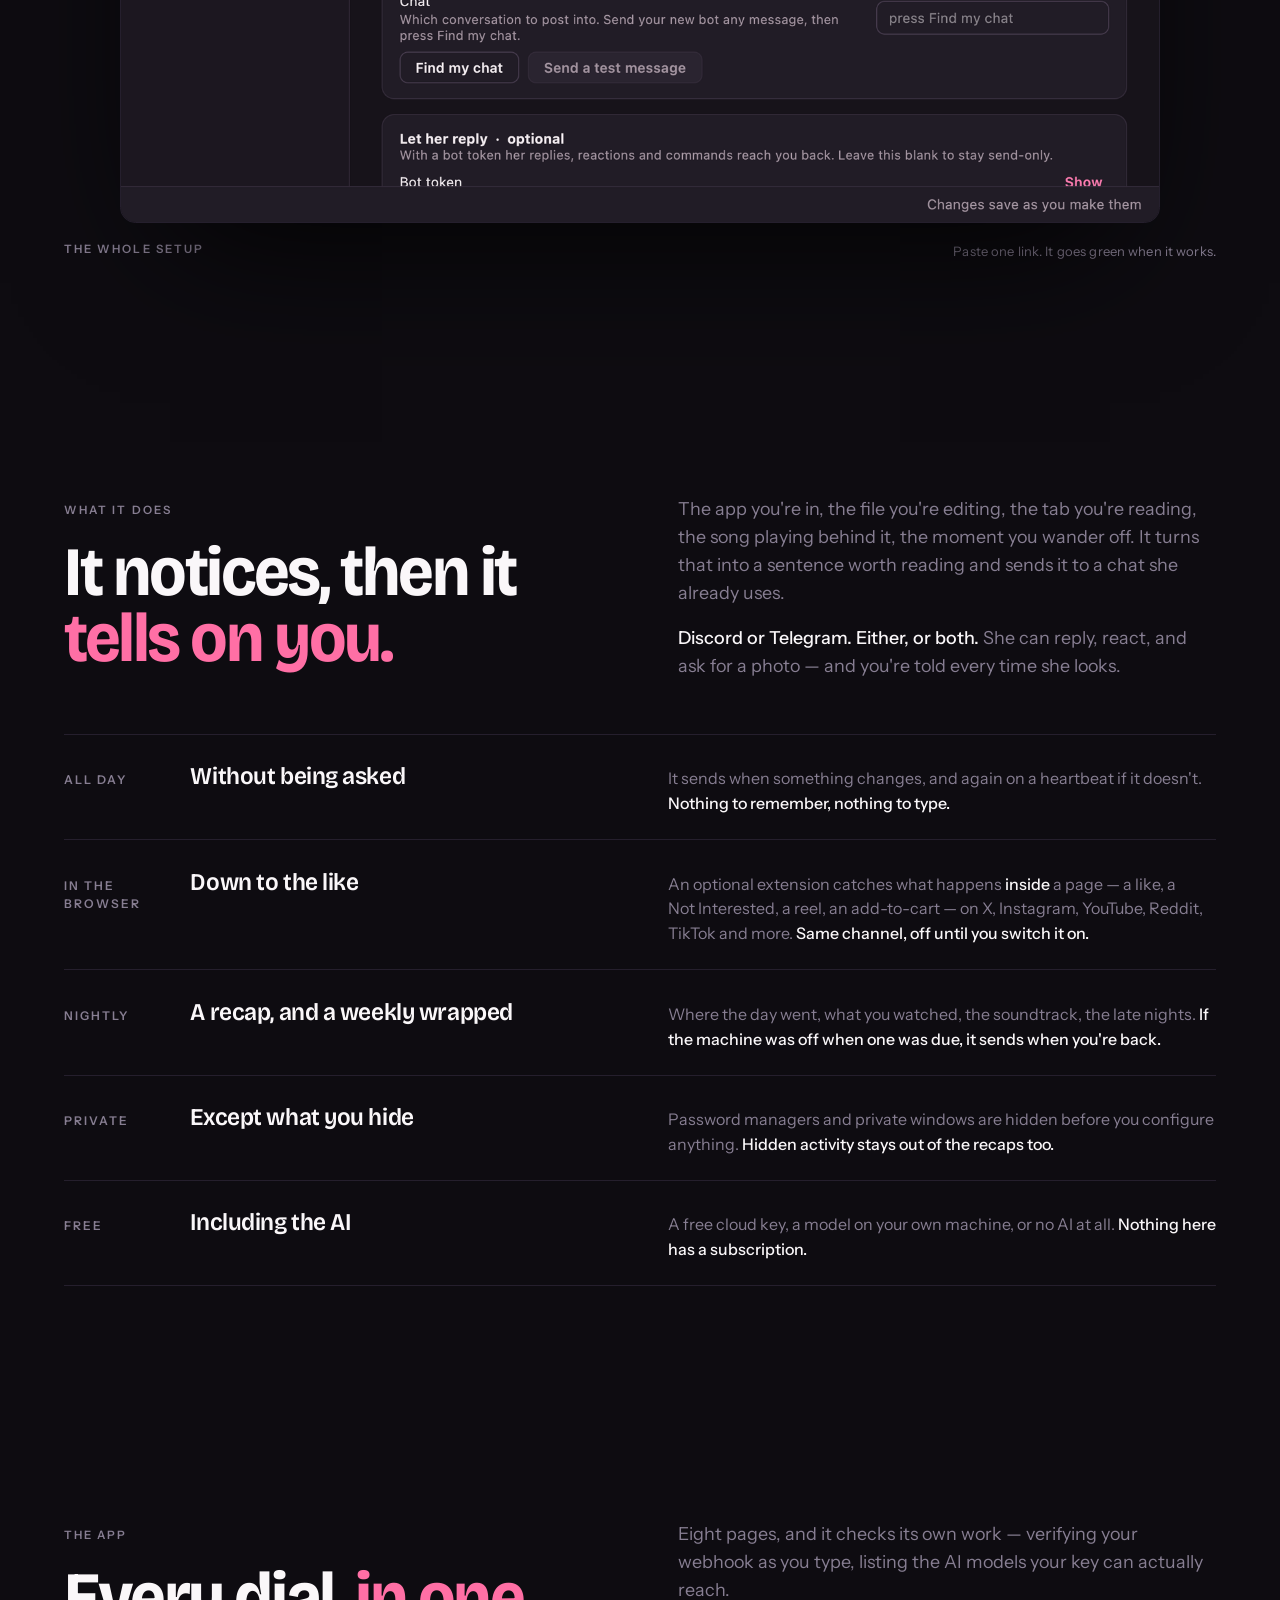
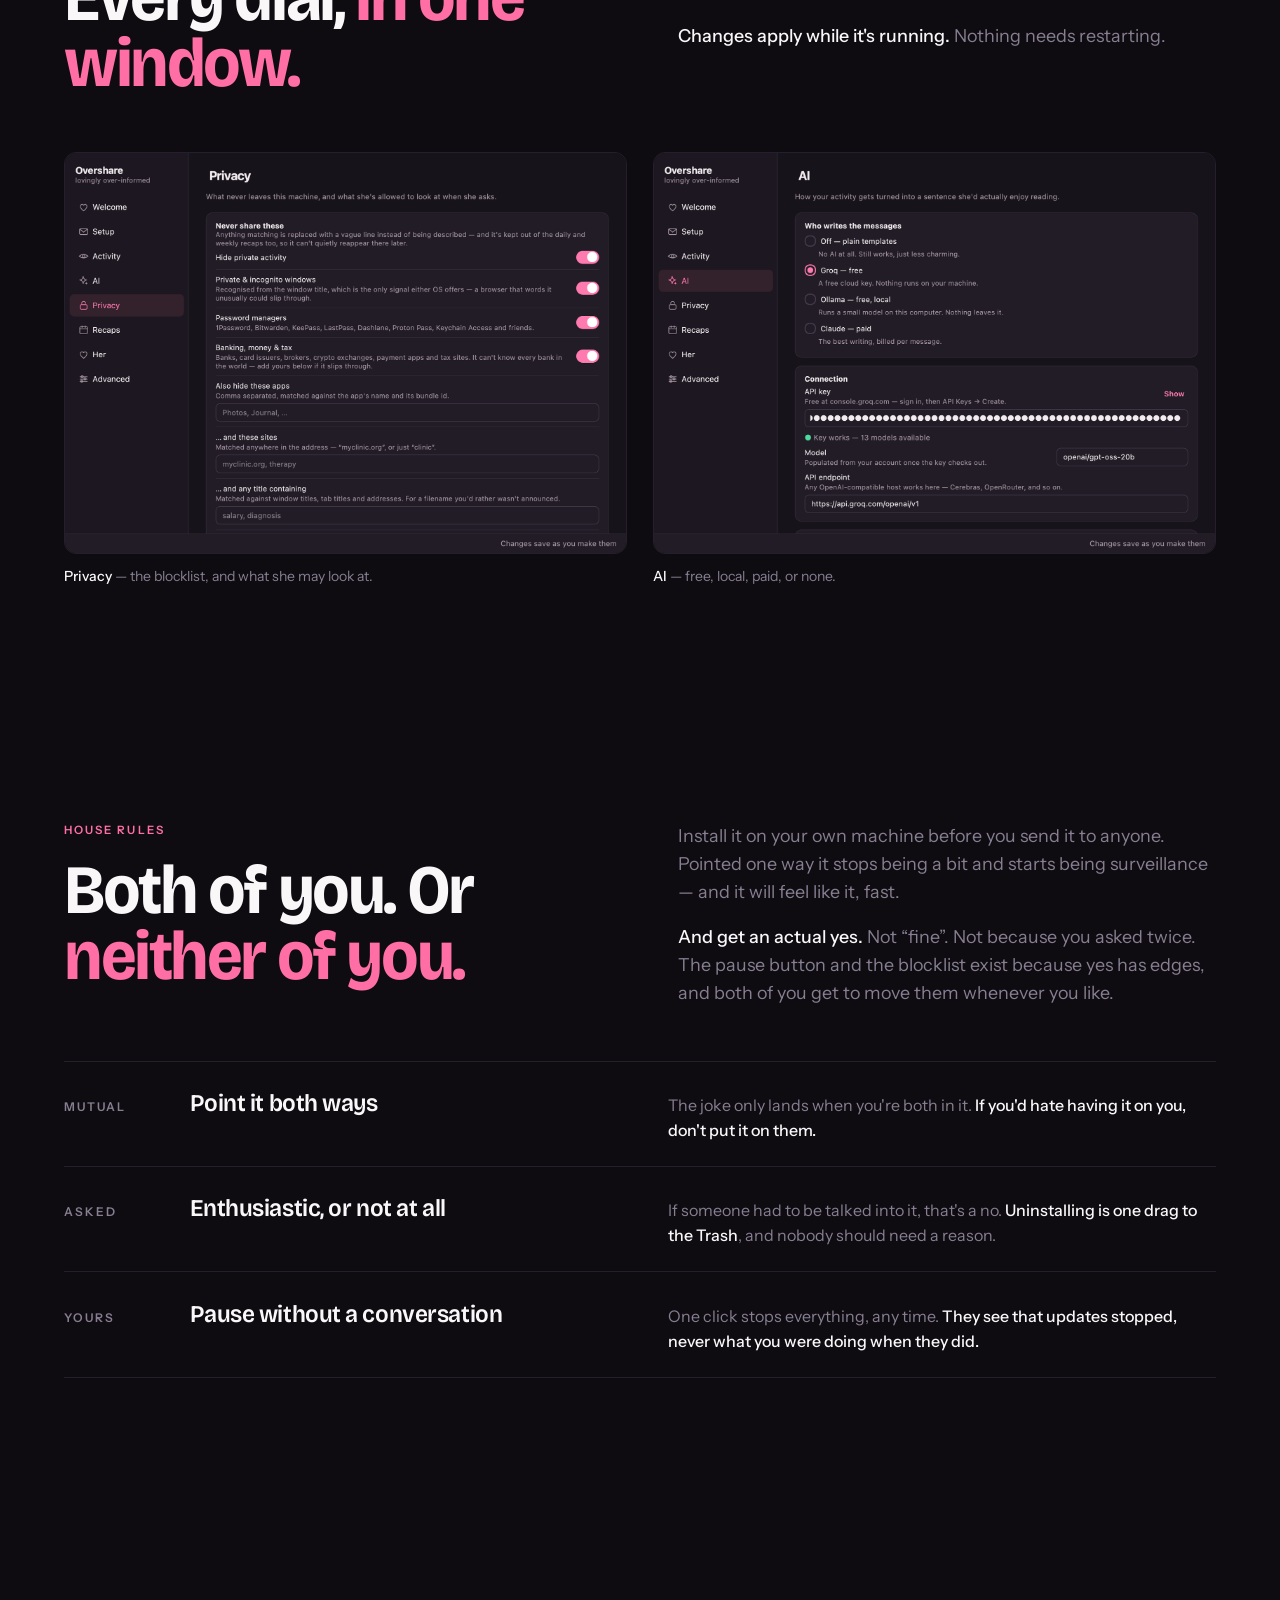
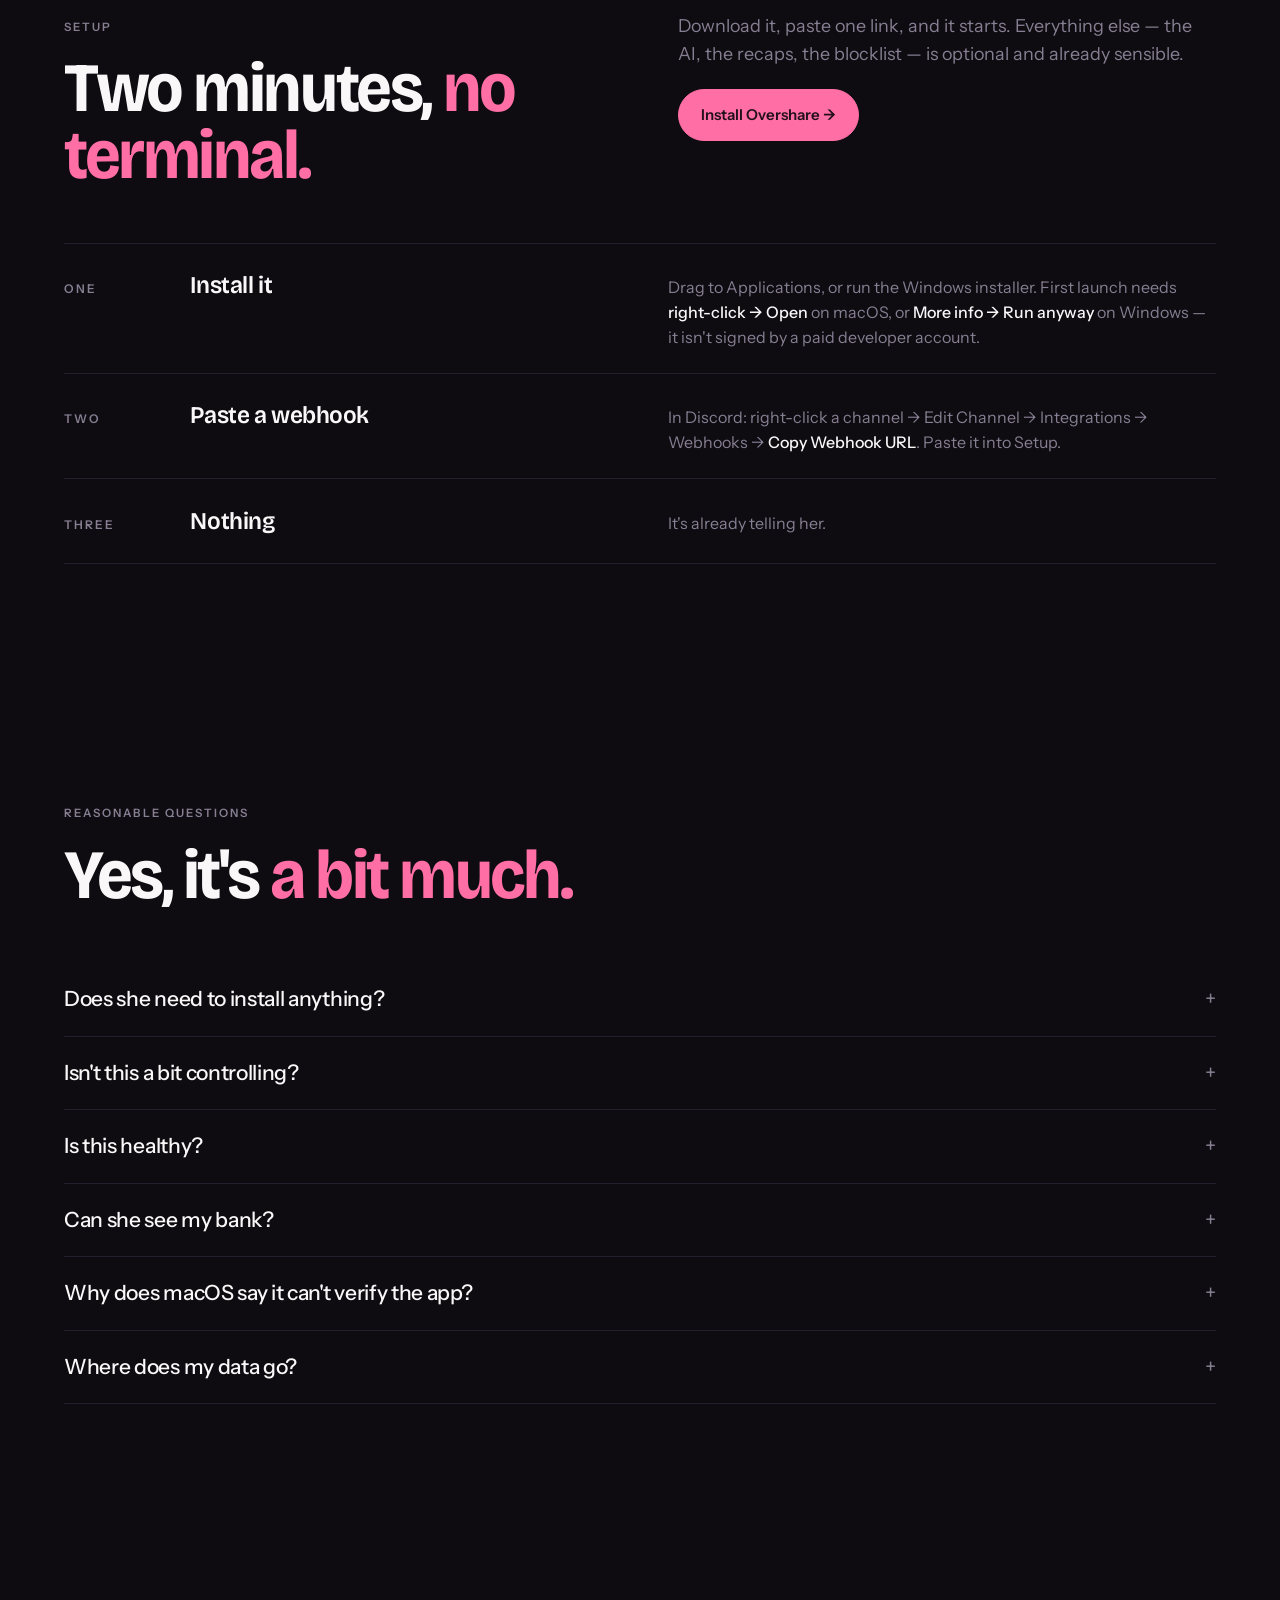
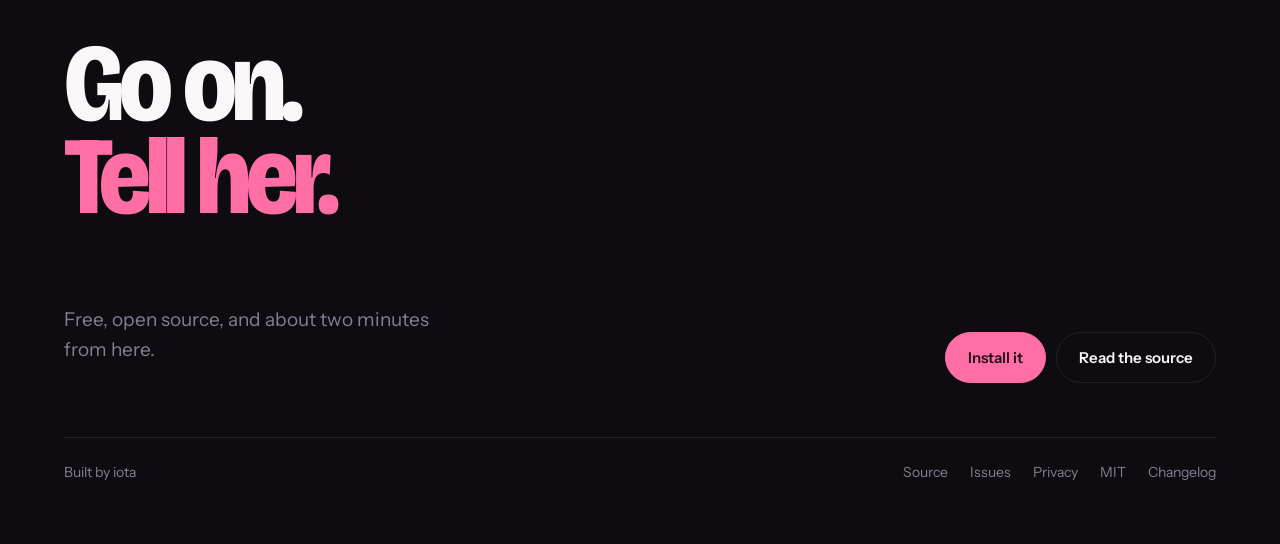
==== commit 7ba25aca: "Ship the extension with releases, and put it in the guides The browser extension had no distribution" ====
--- a/docs/index.html
+++ b/docs/index.html
@@ -133,6 +133,14 @@
            <b>Nothing to remember, nothing to type.</b></p>
       </div>
       <div class="row up">
+        <span class="k">In the browser</span>
+        <h3>Down to the like</h3>
+        <p>An optional extension catches what happens <b>inside</b> a page — a
+           like, a Not&nbsp;Interested, a reel, an add-to-cart — on X, Instagram,
+           YouTube, Reddit, TikTok and more. <b>Same channel, off until you switch
+           it on.</b></p>
+      </div>
+      <div class="row up">
         <span class="k">Nightly</span>
         <h3>A recap, and a weekly wrapped</h3>
         <p>Where the day went, what you watched, the soundtrack, the late nights.
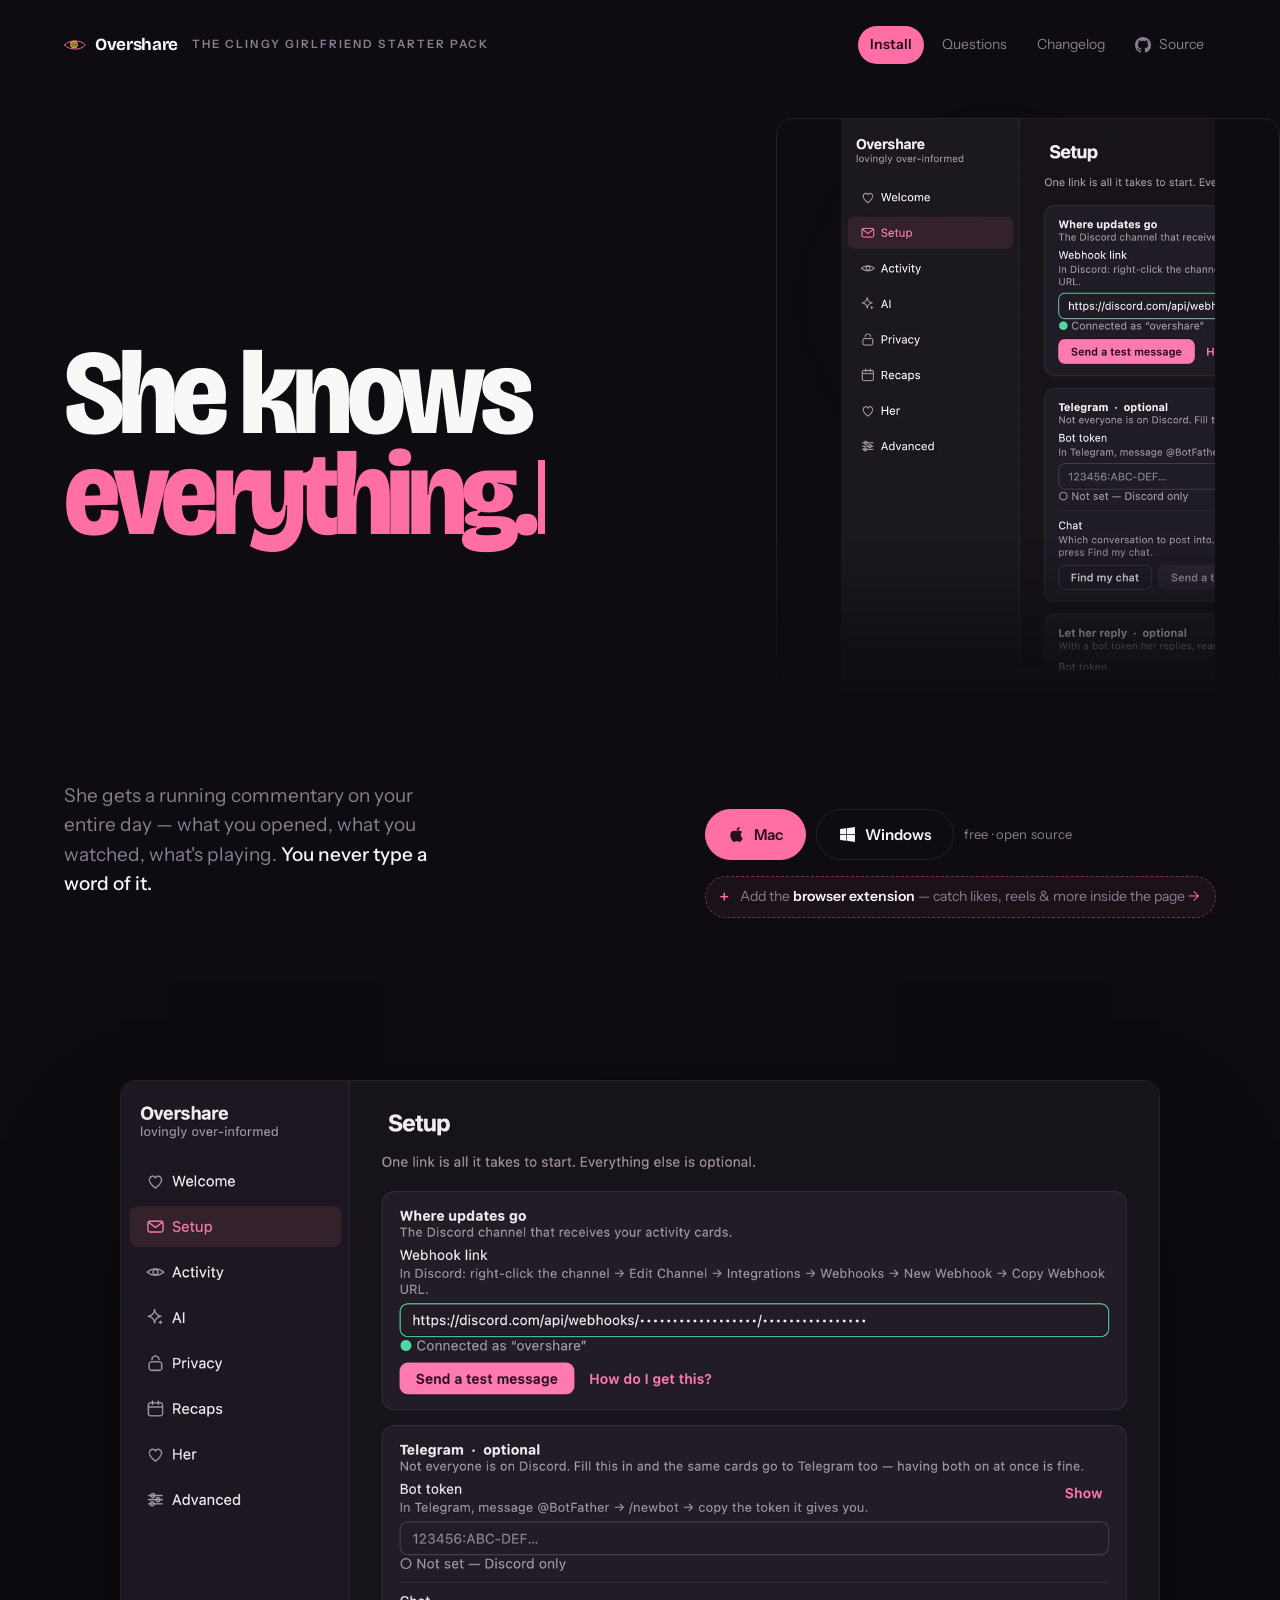
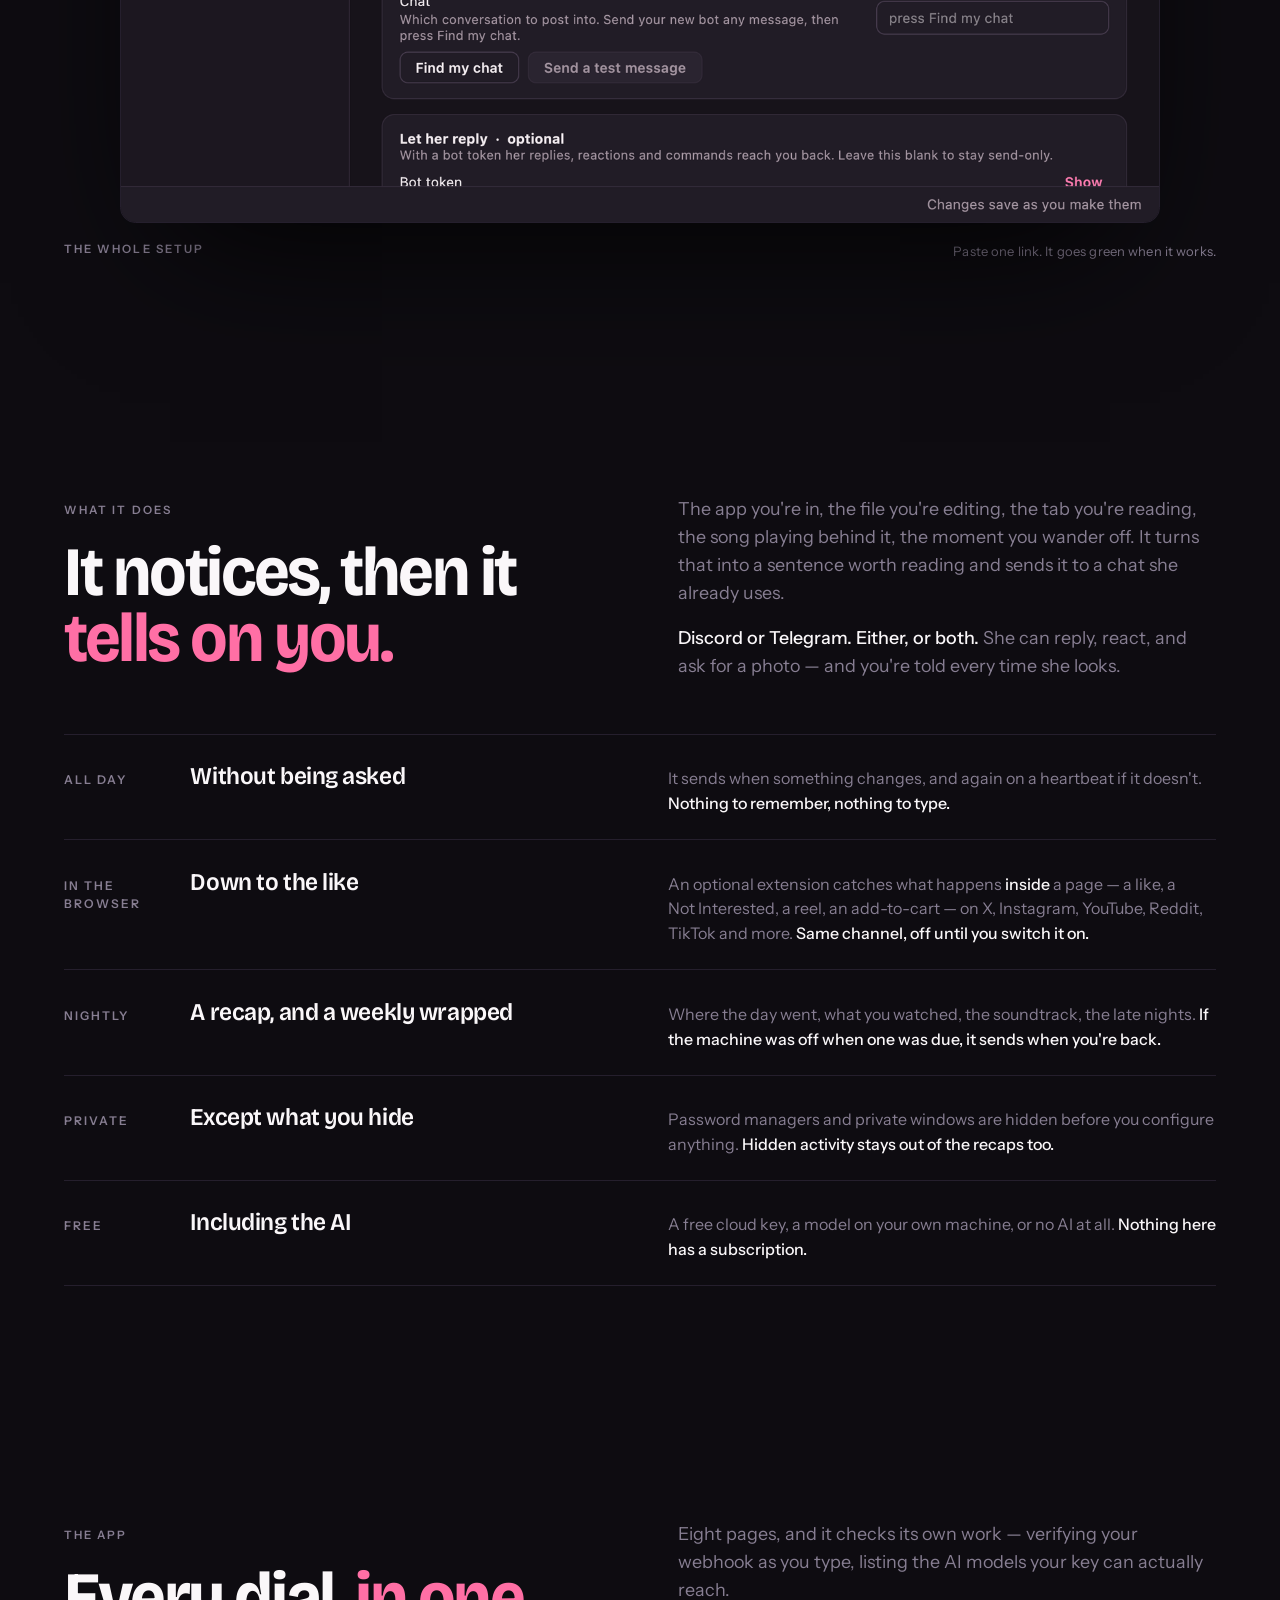
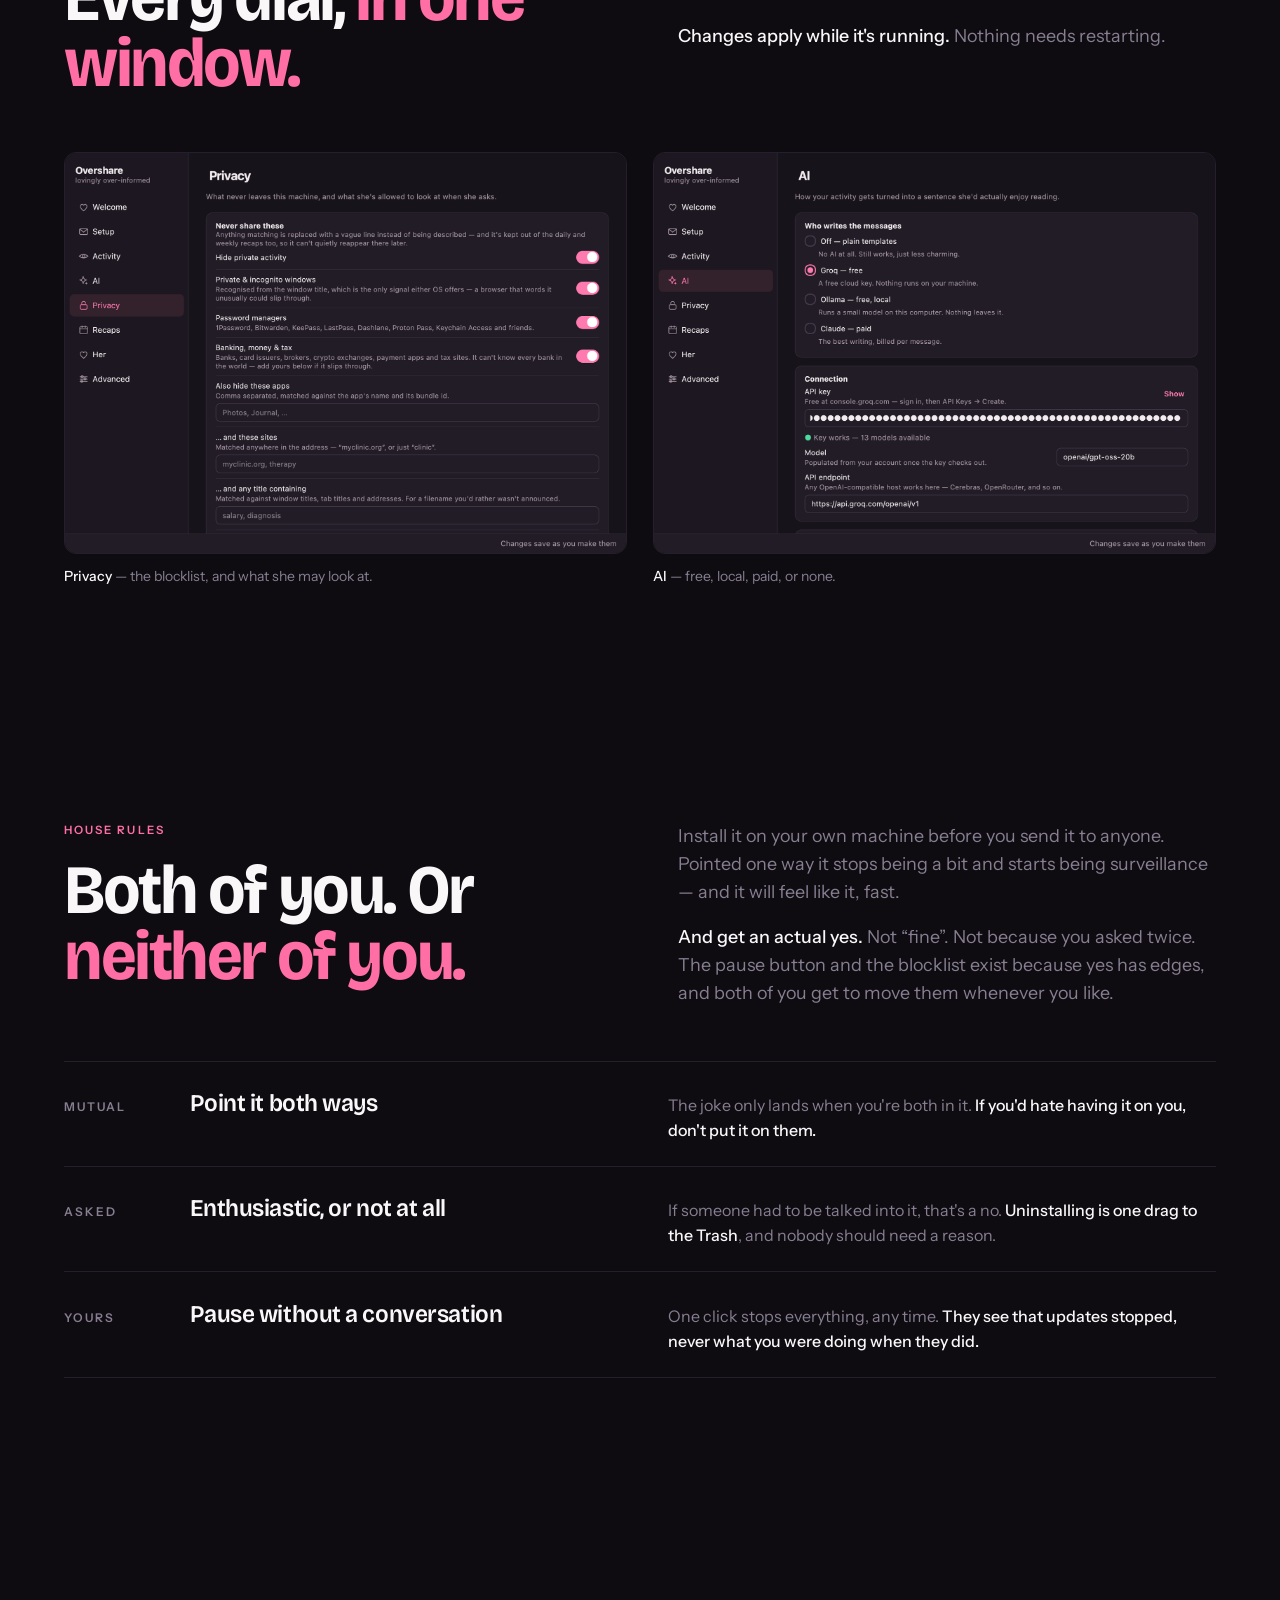
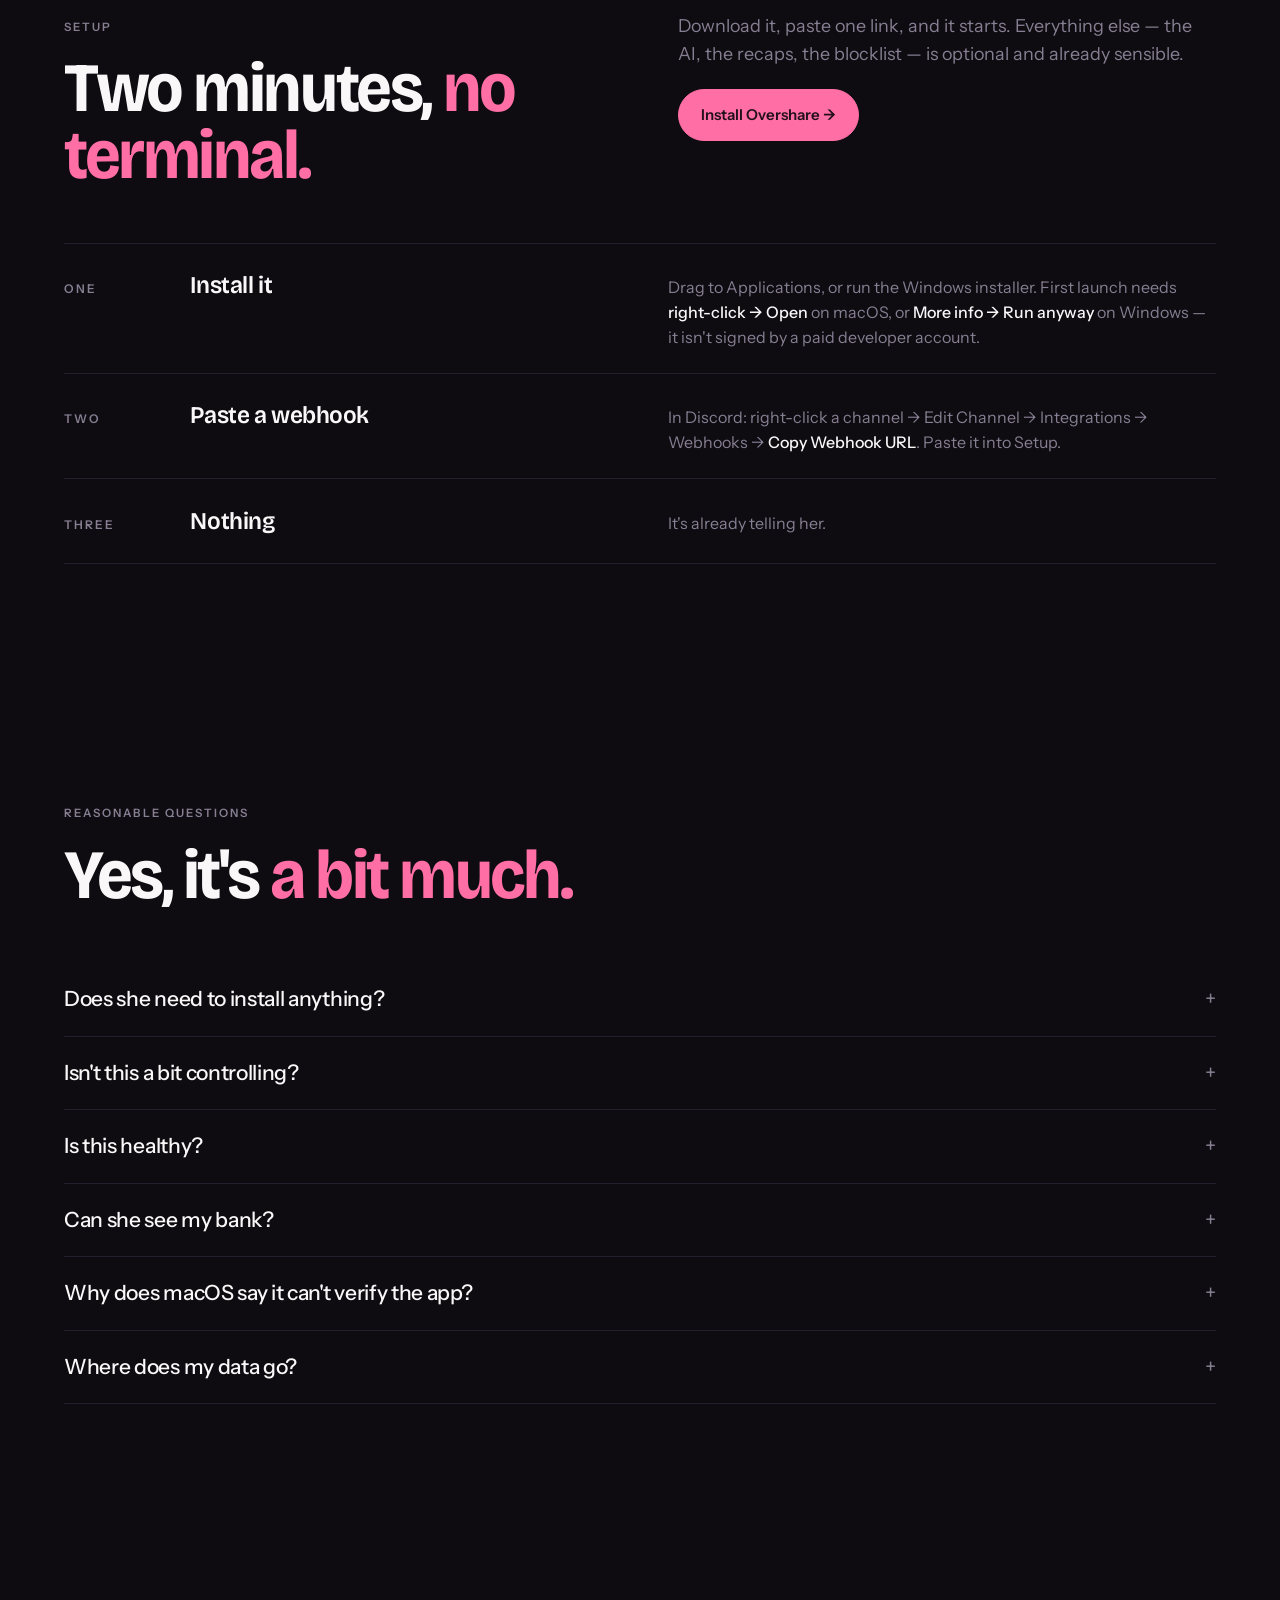
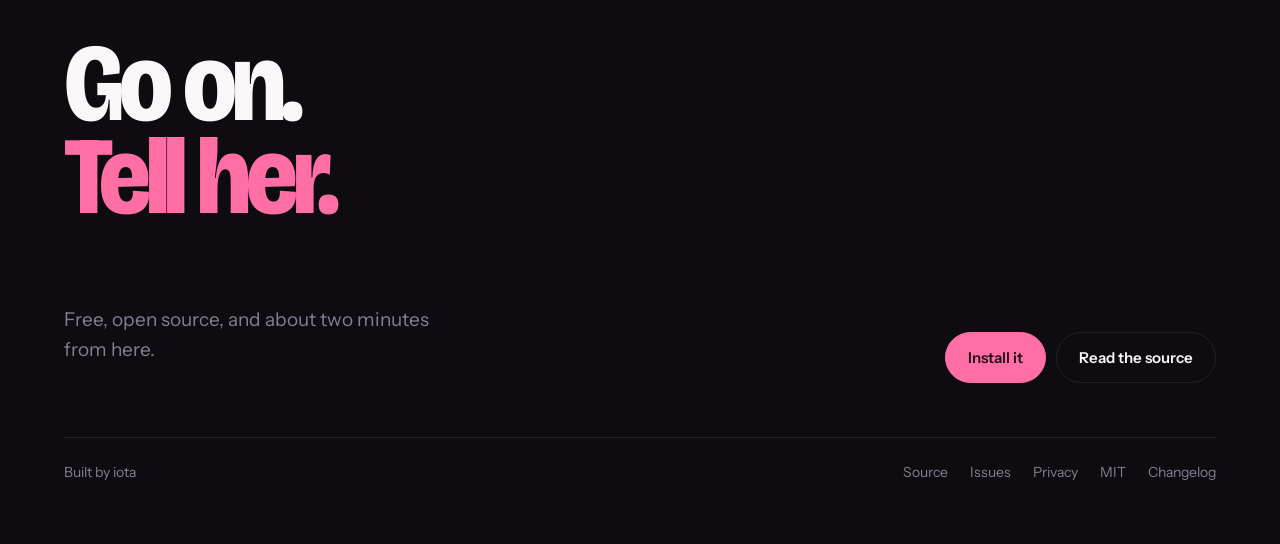
==== commit 05ccd289: "Surface the extension on the home page, not just /install Someone who downloads the app straight fro" ====
--- a/docs/index.html
+++ b/docs/index.html
@@ -93,6 +93,11 @@
             <span>Windows</span></a>
           <span class="meta" id="meta">free · open source</span>
         </div>
+        <a class="ext-link up" href="https://github.com/iota-x/overshare/releases/latest/download/Overshare-extension.zip">
+          <span class="ext-plus" aria-hidden="true">＋</span>
+          <span>Add the <b>browser extension</b> — catch likes, reels &amp; more inside the page
+            <span class="ext-arrow" aria-hidden="true">→</span></span>
+        </a>
       </div>
     </div>
   </header>
--- a/docs/style.css
+++ b/docs/style.css
@@ -411,3 +411,100 @@
 .oss b { display: block; font-size: 16.5px; margin-bottom: 3px; }
 .oss span { color: var(--mute); font-size: 15px; }
 .oss .dl { flex: none; }
+
+  /* --- Extension band: the loud, unmissable download ---------------------- */
+  .ext-band {
+    display: flex; align-items: center; gap: clamp(16px, 2.4vw, 26px);
+    text-decoration: none; color: var(--text);
+    margin: 0 0 var(--beat); padding: clamp(20px, 2.6vw, 28px) clamp(22px, 3vw, 34px);
+    border: 1px solid rgba(255,111,165,.4); border-radius: 18px;
+    background:
+      radial-gradient(120% 180% at 0% 0%, rgba(255,111,165,.14), transparent 60%),
+      linear-gradient(180deg, rgba(255,111,165,.06), transparent);
+    transition: border-color .25s, transform .25s, background .25s;
+  }
+  .ext-band:hover { border-color: var(--rose); transform: translateY(-2px); }
+  .ext-icon {
+    flex: none; width: 46px; height: 46px; display: grid; place-items: center;
+    border-radius: 13px; background: rgba(255,111,165,.14); color: var(--rose);
+  }
+  .ext-icon svg { width: 26px; height: 26px; }
+  .ext-copy { display: flex; flex-direction: column; gap: 3px; min-width: 0; }
+  .ext-copy b { font-size: clamp(16px, 1.7vw, 19px); font-weight: 600; }
+  .ext-opt { color: var(--mute); font-weight: 400; font-size: .8em; }
+  .ext-copy span { color: var(--mute); font-size: 14px; line-height: 1.45; }
+  .ext-btn {
+    flex: none; margin-left: auto; white-space: nowrap;
+    background: var(--rose); color: #23101A; font-weight: 700; font-size: 15px;
+    padding: 13px 22px; border-radius: 999px;
+    display: inline-flex; align-items: center; gap: 8px;
+    transition: background .25s;
+  }
+  .ext-band:hover .ext-btn { background: #FF87B6; }
+  #ext-size { color: rgba(35,16,26,.6); font-weight: 600; }
+  @media (max-width: 720px) {
+    .ext-band { flex-wrap: wrap; }
+    .ext-btn { margin-left: 0; width: 100%; justify-content: center; }
+  }
+
+  /* --- "Why?" disclosures: keep the long explanations out of the way ------ */
+  details.why {
+    border: 1px solid var(--edge); border-radius: 12px;
+    padding: 0 16px; margin: 6px 0 0; background: rgba(255,255,255,.015);
+  }
+  details.why > summary {
+    cursor: pointer; list-style: none; padding: 13px 0; font-size: 14px;
+    font-weight: 600; color: var(--mute); display: flex; align-items: center; gap: 8px;
+  }
+  details.why > summary::-webkit-details-marker { display: none; }
+  details.why > summary::before {
+    content: "＋"; color: var(--rose); font-weight: 700; transition: transform .2s;
+  }
+  details.why[open] > summary::before { content: "－"; }
+  details.why[open] > summary { border-bottom: 1px solid var(--edge); }
+  details.why .why-body { padding: 6px 0 16px; }
+  details.why .why-body p { margin: 10px 0 0; }
+
+  /* --- Copyable command ---------------------------------------------------- */
+  .cmd {
+    display: flex; align-items: center; gap: 10px;
+    background: #0F0B12; border: 1px solid var(--edge); border-radius: 10px;
+    padding: 11px 13px; margin: 4px 0 0;
+  }
+  .cmd code { font-size: 13px; color: var(--text); overflow-x: auto; white-space: nowrap; flex: 1; }
+  .cmd button {
+    flex: none; cursor: pointer; font-size: 12px; font-weight: 600;
+    color: var(--rose); background: rgba(255,111,165,.12);
+    border: 1px solid rgba(255,111,165,.3); border-radius: 7px; padding: 6px 11px;
+    transition: background .2s;
+  }
+  .cmd button:hover { background: rgba(255,111,165,.22); }
+
+  /* --- Numbered steps: scannable, not a wall ------------------------------ */
+  ol.steps { list-style: none; counter-reset: s; margin: 4px 0 0; padding: 0;
+             display: flex; flex-direction: column; gap: 14px; }
+  ol.steps > li {
+    counter-increment: s; position: relative; padding-left: 40px;
+    font-size: 15px; line-height: 1.5; color: var(--mute);
+  }
+  ol.steps > li b { color: var(--text); font-weight: 600; }
+  ol.steps > li::before {
+    content: counter(s); position: absolute; left: 0; top: -1px;
+    width: 26px; height: 26px; border-radius: 50%;
+    background: rgba(255,111,165,.14); color: var(--rose);
+    font-size: 13px; font-weight: 700; display: grid; place-items: center;
+  }
+
+  /* --- Extension link in the hero grab block ------------------------------ */
+  .ext-link {
+    display: inline-flex; align-items: center; gap: 9px; margin-top: 16px;
+    text-decoration: none; color: var(--mute); font-size: 14px;
+    padding: 9px 15px 9px 11px; border-radius: 999px;
+    border: 1px dashed rgba(255,111,165,.4); background: rgba(255,111,165,.05);
+    transition: color .2s, border-color .2s, background .2s;
+  }
+  .ext-link b { color: var(--text); font-weight: 600; }
+  .ext-link:hover { color: var(--text); border-color: var(--rose); background: rgba(255,111,165,.1); }
+  .ext-plus { color: var(--rose); font-weight: 700; }
+  .ext-arrow { color: var(--rose); transition: transform .2s; display: inline-block; }
+  .ext-link:hover .ext-arrow { transform: translateX(3px); }
